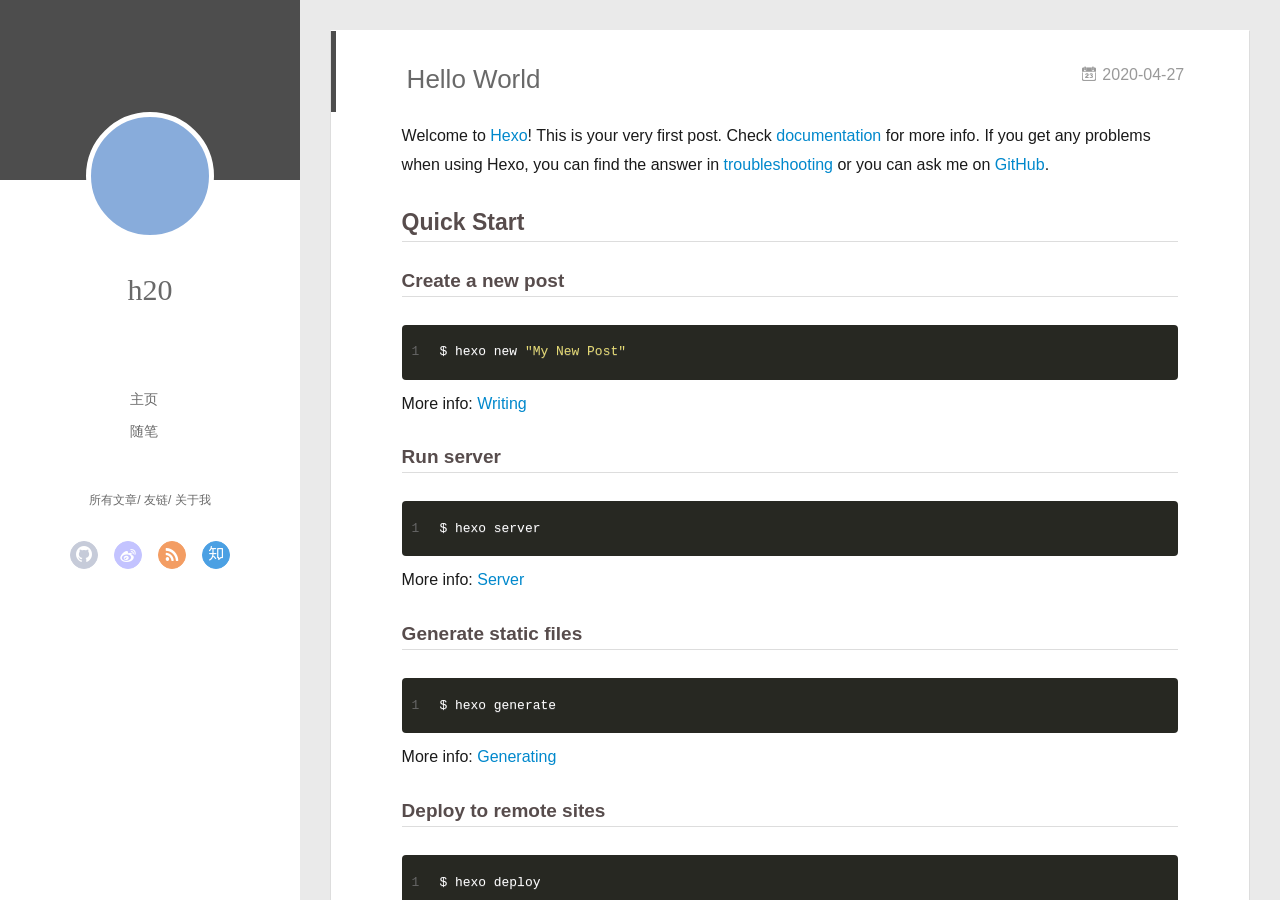
==== index.html @ f897c904 "Site updated: 2020-04-27 22:13:21" ====
<!DOCTYPE html>
<html>
<head>
  <meta charset="utf-8">
  
  <meta name="renderer" content="webkit">
  <meta http-equiv="X-UA-Compatible" content="IE=edge" >
  <link rel="dns-prefetch" href="https://sjyb.github.io">
  <title>sjyb</title>
  <meta name="viewport" content="width=device-width, initial-scale=1, maximum-scale=1">
  <meta property="og:type" content="website">
<meta property="og:title" content="sjyb">
<meta property="og:url" content="https://sjyb.github.io/index.html">
<meta property="og:site_name" content="sjyb">
<meta property="og:locale" content="en_US">
<meta property="article:author" content="h20">
<meta name="twitter:card" content="summary">
  
    <link rel="alternative" href="/atom.xml" title="sjyb" type="application/atom+xml">
  
  
    <link rel="icon" href="/favicon.png">
  
  <link rel="stylesheet" type="text/css" href="/./main.0cf68a.css">
  <style type="text/css">
  
    #container.show {
      background: linear-gradient(200deg,#a0cfe4,#e8c37e);
    }
  </style>
  

  

<meta name="generator" content="Hexo 4.2.0"></head>

<body>
  <div id="container" q-class="show:isCtnShow">
    <canvas id="anm-canvas" class="anm-canvas"></canvas>
    <div class="left-col" q-class="show:isShow">
      
<div class="overlay" style="background: #4d4d4d"></div>
<div class="intrude-less">
	<header id="header" class="inner">
		<a href="/" class="profilepic">
			<img src="" class="js-avatar">
		</a>
		<hgroup>
		  <h1 class="header-author"><a href="/">h20</a></h1>
		</hgroup>
		

		<nav class="header-menu">
			<ul>
			
				<li><a href="/">主页</a></li>
	        
				<li><a href="/tags/%E9%9A%8F%E7%AC%94/">随笔</a></li>
	        
			</ul>
		</nav>
		<nav class="header-smart-menu">
    		
    			
    			<a q-on="click: openSlider(e, 'innerArchive')" href="javascript:void(0)">所有文章</a>
    			
            
    			
    			<a q-on="click: openSlider(e, 'friends')" href="javascript:void(0)">友链</a>
    			
            
    			
    			<a q-on="click: openSlider(e, 'aboutme')" href="javascript:void(0)">关于我</a>
    			
            
		</nav>
		<nav class="header-nav">
			<div class="social">
				
					<a class="github" target="_blank" href="#" title="github"><i class="icon-github"></i></a>
		        
					<a class="weibo" target="_blank" href="#" title="weibo"><i class="icon-weibo"></i></a>
		        
					<a class="rss" target="_blank" href="#" title="rss"><i class="icon-rss"></i></a>
		        
					<a class="zhihu" target="_blank" href="#" title="zhihu"><i class="icon-zhihu"></i></a>
		        
			</div>
		</nav>
	</header>		
</div>

    </div>
    <div class="mid-col" q-class="show:isShow,hide:isShow|isFalse">
      
<nav id="mobile-nav">
  	<div class="overlay js-overlay" style="background: #4d4d4d"></div>
	<div class="btnctn js-mobile-btnctn">
  		<div class="slider-trigger list" q-on="click: openSlider(e)"><i class="icon icon-sort"></i></div>
	</div>
	<div class="intrude-less">
		<header id="header" class="inner">
			<div class="profilepic">
				<img src="" class="js-avatar">
			</div>
			<hgroup>
			  <h1 class="header-author js-header-author">h20</h1>
			</hgroup>
			
			
			
				
			
				
			
			
			
			<nav class="header-nav">
				<div class="social">
					
						<a class="github" target="_blank" href="#" title="github"><i class="icon-github"></i></a>
			        
						<a class="weibo" target="_blank" href="#" title="weibo"><i class="icon-weibo"></i></a>
			        
						<a class="rss" target="_blank" href="#" title="rss"><i class="icon-rss"></i></a>
			        
						<a class="zhihu" target="_blank" href="#" title="zhihu"><i class="icon-zhihu"></i></a>
			        
				</div>
			</nav>

			<nav class="header-menu js-header-menu">
				<ul style="width: 50%">
				
				
					<li style="width: 50%"><a href="/">主页</a></li>
		        
					<li style="width: 50%"><a href="/tags/%E9%9A%8F%E7%AC%94/">随笔</a></li>
		        
				</ul>
			</nav>
		</header>				
	</div>
	<div class="mobile-mask" style="display:none" q-show="isShow"></div>
</nav>

      <div id="wrapper" class="body-wrap">
        <div class="menu-l">
          <div class="canvas-wrap">
            <canvas data-colors="#eaeaea" data-sectionHeight="100" data-contentId="js-content" id="myCanvas1" class="anm-canvas"></canvas>
          </div>
          <div id="js-content" class="content-ll">
            
  
    <article id="post-hello-world" class="article article-type-post  article-index" itemscope itemprop="blogPost">
  <div class="article-inner">
    
      <header class="article-header">
        
  
    <h1 itemprop="name">
      <a class="article-title" href="/2020/04/27/hello-world/">Hello World</a>
    </h1>
  

        
        <a href="/2020/04/27/hello-world/" class="archive-article-date">
  	<time datetime="2020-04-27T12:37:30.746Z" itemprop="datePublished"><i class="icon-calendar icon"></i>2020-04-27</time>
</a>
        
      </header>
    
    <div class="article-entry" itemprop="articleBody">
      
        <p>Welcome to <a href="https://hexo.io/" target="_blank" rel="noopener">Hexo</a>! This is your very first post. Check <a href="https://hexo.io/docs/" target="_blank" rel="noopener">documentation</a> for more info. If you get any problems when using Hexo, you can find the answer in <a href="https://hexo.io/docs/troubleshooting.html" target="_blank" rel="noopener">troubleshooting</a> or you can ask me on <a href="https://github.com/hexojs/hexo/issues" target="_blank" rel="noopener">GitHub</a>.</p>
<h2 id="Quick-Start"><a href="#Quick-Start" class="headerlink" title="Quick Start"></a>Quick Start</h2><h3 id="Create-a-new-post"><a href="#Create-a-new-post" class="headerlink" title="Create a new post"></a>Create a new post</h3><figure class="highlight bash"><table><tr><td class="gutter"><pre><span class="line">1</span><br></pre></td><td class="code"><pre><span class="line">$ hexo new <span class="string">"My New Post"</span></span><br></pre></td></tr></table></figure>

<p>More info: <a href="https://hexo.io/docs/writing.html" target="_blank" rel="noopener">Writing</a></p>
<h3 id="Run-server"><a href="#Run-server" class="headerlink" title="Run server"></a>Run server</h3><figure class="highlight bash"><table><tr><td class="gutter"><pre><span class="line">1</span><br></pre></td><td class="code"><pre><span class="line">$ hexo server</span><br></pre></td></tr></table></figure>

<p>More info: <a href="https://hexo.io/docs/server.html" target="_blank" rel="noopener">Server</a></p>
<h3 id="Generate-static-files"><a href="#Generate-static-files" class="headerlink" title="Generate static files"></a>Generate static files</h3><figure class="highlight bash"><table><tr><td class="gutter"><pre><span class="line">1</span><br></pre></td><td class="code"><pre><span class="line">$ hexo generate</span><br></pre></td></tr></table></figure>

<p>More info: <a href="https://hexo.io/docs/generating.html" target="_blank" rel="noopener">Generating</a></p>
<h3 id="Deploy-to-remote-sites"><a href="#Deploy-to-remote-sites" class="headerlink" title="Deploy to remote sites"></a>Deploy to remote sites</h3><figure class="highlight bash"><table><tr><td class="gutter"><pre><span class="line">1</span><br></pre></td><td class="code"><pre><span class="line">$ hexo deploy</span><br></pre></td></tr></table></figure>

<p>More info: <a href="https://hexo.io/docs/one-command-deployment.html" target="_blank" rel="noopener">Deployment</a></p>

      

      
    </div>
    <div class="article-info article-info-index">
      
      
      

      
        <p class="article-more-link">
          <a class="article-more-a" href="/2020/04/27/hello-world/">展开全文 >></a>
        </p>
      

      
      <div class="clearfix"></div>
    </div>
  </div>
</article>

<aside class="wrap-side-operation">
    <div class="mod-side-operation">
        
        <div class="jump-container" id="js-jump-container" style="display:none;">
            <a href="javascript:void(0)" class="mod-side-operation__jump-to-top">
                <i class="icon-font icon-back"></i>
            </a>
            <div id="js-jump-plan-container" class="jump-plan-container" style="top: -11px;">
                <i class="icon-font icon-plane jump-plane"></i>
            </div>
        </div>
        
        
    </div>
</aside>




  
  


          </div>
        </div>
      </div>
      <footer id="footer">
  <div class="outer">
    <div id="footer-info">
    	<div class="footer-left">
    		&copy; 2020 h20
    	</div>
      	<div class="footer-right">
      		<a href="http://hexo.io/" target="_blank">Hexo</a>  Theme <a href="https://github.com/litten/hexo-theme-yilia" target="_blank">Yilia</a> by Litten
      	</div>
    </div>
  </div>
</footer>
    </div>
    <script>
	var yiliaConfig = {
		mathjax: false,
		isHome: true,
		isPost: false,
		isArchive: false,
		isTag: false,
		isCategory: false,
		open_in_new: false,
		toc_hide_index: true,
		root: "/",
		innerArchive: true,
		showTags: false
	}
</script>

<script>!function(t){function n(e){if(r[e])return r[e].exports;var i=r[e]={exports:{},id:e,loaded:!1};return t[e].call(i.exports,i,i.exports,n),i.loaded=!0,i.exports}var r={};n.m=t,n.c=r,n.p="./",n(0)}([function(t,n,r){r(195),t.exports=r(191)},function(t,n,r){var e=r(3),i=r(52),o=r(27),u=r(28),c=r(53),f="prototype",a=function(t,n,r){var s,l,h,v,p=t&a.F,d=t&a.G,y=t&a.S,g=t&a.P,b=t&a.B,m=d?e:y?e[n]||(e[n]={}):(e[n]||{})[f],x=d?i:i[n]||(i[n]={}),w=x[f]||(x[f]={});d&&(r=n);for(s in r)l=!p&&m&&void 0!==m[s],h=(l?m:r)[s],v=b&&l?c(h,e):g&&"function"==typeof h?c(Function.call,h):h,m&&u(m,s,h,t&a.U),x[s]!=h&&o(x,s,v),g&&w[s]!=h&&(w[s]=h)};e.core=i,a.F=1,a.G=2,a.S=4,a.P=8,a.B=16,a.W=32,a.U=64,a.R=128,t.exports=a},function(t,n,r){var e=r(6);t.exports=function(t){if(!e(t))throw TypeError(t+" is not an object!");return t}},function(t,n){var r=t.exports="undefined"!=typeof window&&window.Math==Math?window:"undefined"!=typeof self&&self.Math==Math?self:Function("return this")();"number"==typeof __g&&(__g=r)},function(t,n){t.exports=function(t){try{return!!t()}catch(t){return!0}}},function(t,n){var r=t.exports="undefined"!=typeof window&&window.Math==Math?window:"undefined"!=typeof self&&self.Math==Math?self:Function("return this")();"number"==typeof __g&&(__g=r)},function(t,n){t.exports=function(t){return"object"==typeof t?null!==t:"function"==typeof t}},function(t,n,r){var e=r(126)("wks"),i=r(76),o=r(3).Symbol,u="function"==typeof o;(t.exports=function(t){return e[t]||(e[t]=u&&o[t]||(u?o:i)("Symbol."+t))}).store=e},function(t,n){var r={}.hasOwnProperty;t.exports=function(t,n){return r.call(t,n)}},function(t,n,r){var e=r(94),i=r(33);t.exports=function(t){return e(i(t))}},function(t,n,r){t.exports=!r(4)(function(){return 7!=Object.defineProperty({},"a",{get:function(){return 7}}).a})},function(t,n,r){var e=r(2),i=r(167),o=r(50),u=Object.defineProperty;n.f=r(10)?Object.defineProperty:function(t,n,r){if(e(t),n=o(n,!0),e(r),i)try{return u(t,n,r)}catch(t){}if("get"in r||"set"in r)throw TypeError("Accessors not supported!");return"value"in r&&(t[n]=r.value),t}},function(t,n,r){t.exports=!r(18)(function(){return 7!=Object.defineProperty({},"a",{get:function(){return 7}}).a})},function(t,n,r){var e=r(14),i=r(22);t.exports=r(12)?function(t,n,r){return e.f(t,n,i(1,r))}:function(t,n,r){return t[n]=r,t}},function(t,n,r){var e=r(20),i=r(58),o=r(42),u=Object.defineProperty;n.f=r(12)?Object.defineProperty:function(t,n,r){if(e(t),n=o(n,!0),e(r),i)try{return u(t,n,r)}catch(t){}if("get"in r||"set"in r)throw TypeError("Accessors not supported!");return"value"in r&&(t[n]=r.value),t}},function(t,n,r){var e=r(40)("wks"),i=r(23),o=r(5).Symbol,u="function"==typeof o;(t.exports=function(t){return e[t]||(e[t]=u&&o[t]||(u?o:i)("Symbol."+t))}).store=e},function(t,n,r){var e=r(67),i=Math.min;t.exports=function(t){return t>0?i(e(t),9007199254740991):0}},function(t,n,r){var e=r(46);t.exports=function(t){return Object(e(t))}},function(t,n){t.exports=function(t){try{return!!t()}catch(t){return!0}}},function(t,n,r){var e=r(63),i=r(34);t.exports=Object.keys||function(t){return e(t,i)}},function(t,n,r){var e=r(21);t.exports=function(t){if(!e(t))throw TypeError(t+" is not an object!");return t}},function(t,n){t.exports=function(t){return"object"==typeof t?null!==t:"function"==typeof t}},function(t,n){t.exports=function(t,n){return{enumerable:!(1&t),configurable:!(2&t),writable:!(4&t),value:n}}},function(t,n){var r=0,e=Math.random();t.exports=function(t){return"Symbol(".concat(void 0===t?"":t,")_",(++r+e).toString(36))}},function(t,n){var r={}.hasOwnProperty;t.exports=function(t,n){return r.call(t,n)}},function(t,n){var r=t.exports={version:"2.4.0"};"number"==typeof __e&&(__e=r)},function(t,n){t.exports=function(t){if("function"!=typeof t)throw TypeError(t+" is not a function!");return t}},function(t,n,r){var e=r(11),i=r(66);t.exports=r(10)?function(t,n,r){return e.f(t,n,i(1,r))}:function(t,n,r){return t[n]=r,t}},function(t,n,r){var e=r(3),i=r(27),o=r(24),u=r(76)("src"),c="toString",f=Function[c],a=(""+f).split(c);r(52).inspectSource=function(t){return f.call(t)},(t.exports=function(t,n,r,c){var f="function"==typeof r;f&&(o(r,"name")||i(r,"name",n)),t[n]!==r&&(f&&(o(r,u)||i(r,u,t[n]?""+t[n]:a.join(String(n)))),t===e?t[n]=r:c?t[n]?t[n]=r:i(t,n,r):(delete t[n],i(t,n,r)))})(Function.prototype,c,function(){return"function"==typeof this&&this[u]||f.call(this)})},function(t,n,r){var e=r(1),i=r(4),o=r(46),u=function(t,n,r,e){var i=String(o(t)),u="<"+n;return""!==r&&(u+=" "+r+'="'+String(e).replace(/"/g,"&quot;")+'"'),u+">"+i+"</"+n+">"};t.exports=function(t,n){var r={};r[t]=n(u),e(e.P+e.F*i(function(){var n=""[t]('"');return n!==n.toLowerCase()||n.split('"').length>3}),"String",r)}},function(t,n,r){var e=r(115),i=r(46);t.exports=function(t){return e(i(t))}},function(t,n,r){var e=r(116),i=r(66),o=r(30),u=r(50),c=r(24),f=r(167),a=Object.getOwnPropertyDescriptor;n.f=r(10)?a:function(t,n){if(t=o(t),n=u(n,!0),f)try{return a(t,n)}catch(t){}if(c(t,n))return i(!e.f.call(t,n),t[n])}},function(t,n,r){var e=r(24),i=r(17),o=r(145)("IE_PROTO"),u=Object.prototype;t.exports=Object.getPrototypeOf||function(t){return t=i(t),e(t,o)?t[o]:"function"==typeof t.constructor&&t instanceof t.constructor?t.constructor.prototype:t instanceof Object?u:null}},function(t,n){t.exports=function(t){if(void 0==t)throw TypeError("Can't call method on  "+t);return t}},function(t,n){t.exports="constructor,hasOwnProperty,isPrototypeOf,propertyIsEnumerable,toLocaleString,toString,valueOf".split(",")},function(t,n){t.exports={}},function(t,n){t.exports=!0},function(t,n){n.f={}.propertyIsEnumerable},function(t,n,r){var e=r(14).f,i=r(8),o=r(15)("toStringTag");t.exports=function(t,n,r){t&&!i(t=r?t:t.prototype,o)&&e(t,o,{configurable:!0,value:n})}},function(t,n,r){var e=r(40)("keys"),i=r(23);t.exports=function(t){return e[t]||(e[t]=i(t))}},function(t,n,r){var e=r(5),i="__core-js_shared__",o=e[i]||(e[i]={});t.exports=function(t){return o[t]||(o[t]={})}},function(t,n){var r=Math.ceil,e=Math.floor;t.exports=function(t){return isNaN(t=+t)?0:(t>0?e:r)(t)}},function(t,n,r){var e=r(21);t.exports=function(t,n){if(!e(t))return t;var r,i;if(n&&"function"==typeof(r=t.toString)&&!e(i=r.call(t)))return i;if("function"==typeof(r=t.valueOf)&&!e(i=r.call(t)))return i;if(!n&&"function"==typeof(r=t.toString)&&!e(i=r.call(t)))return i;throw TypeError("Can't convert object to primitive value")}},function(t,n,r){var e=r(5),i=r(25),o=r(36),u=r(44),c=r(14).f;t.exports=function(t){var n=i.Symbol||(i.Symbol=o?{}:e.Symbol||{});"_"==t.charAt(0)||t in n||c(n,t,{value:u.f(t)})}},function(t,n,r){n.f=r(15)},function(t,n){var r={}.toString;t.exports=function(t){return r.call(t).slice(8,-1)}},function(t,n){t.exports=function(t){if(void 0==t)throw TypeError("Can't call method on  "+t);return t}},function(t,n,r){var e=r(4);t.exports=function(t,n){return!!t&&e(function(){n?t.call(null,function(){},1):t.call(null)})}},function(t,n,r){var e=r(53),i=r(115),o=r(17),u=r(16),c=r(203);t.exports=function(t,n){var r=1==t,f=2==t,a=3==t,s=4==t,l=6==t,h=5==t||l,v=n||c;return function(n,c,p){for(var d,y,g=o(n),b=i(g),m=e(c,p,3),x=u(b.length),w=0,S=r?v(n,x):f?v(n,0):void 0;x>w;w++)if((h||w in b)&&(d=b[w],y=m(d,w,g),t))if(r)S[w]=y;else if(y)switch(t){case 3:return!0;case 5:return d;case 6:return w;case 2:S.push(d)}else if(s)return!1;return l?-1:a||s?s:S}}},function(t,n,r){var e=r(1),i=r(52),o=r(4);t.exports=function(t,n){var r=(i.Object||{})[t]||Object[t],u={};u[t]=n(r),e(e.S+e.F*o(function(){r(1)}),"Object",u)}},function(t,n,r){var e=r(6);t.exports=function(t,n){if(!e(t))return t;var r,i;if(n&&"function"==typeof(r=t.toString)&&!e(i=r.call(t)))return i;if("function"==typeof(r=t.valueOf)&&!e(i=r.call(t)))return i;if(!n&&"function"==typeof(r=t.toString)&&!e(i=r.call(t)))return i;throw TypeError("Can't convert object to primitive value")}},function(t,n,r){var e=r(5),i=r(25),o=r(91),u=r(13),c="prototype",f=function(t,n,r){var a,s,l,h=t&f.F,v=t&f.G,p=t&f.S,d=t&f.P,y=t&f.B,g=t&f.W,b=v?i:i[n]||(i[n]={}),m=b[c],x=v?e:p?e[n]:(e[n]||{})[c];v&&(r=n);for(a in r)(s=!h&&x&&void 0!==x[a])&&a in b||(l=s?x[a]:r[a],b[a]=v&&"function"!=typeof x[a]?r[a]:y&&s?o(l,e):g&&x[a]==l?function(t){var n=function(n,r,e){if(this instanceof t){switch(arguments.length){case 0:return new t;case 1:return new t(n);case 2:return new t(n,r)}return new t(n,r,e)}return t.apply(this,arguments)};return n[c]=t[c],n}(l):d&&"function"==typeof l?o(Function.call,l):l,d&&((b.virtual||(b.virtual={}))[a]=l,t&f.R&&m&&!m[a]&&u(m,a,l)))};f.F=1,f.G=2,f.S=4,f.P=8,f.B=16,f.W=32,f.U=64,f.R=128,t.exports=f},function(t,n){var r=t.exports={version:"2.4.0"};"number"==typeof __e&&(__e=r)},function(t,n,r){var e=r(26);t.exports=function(t,n,r){if(e(t),void 0===n)return t;switch(r){case 1:return function(r){return t.call(n,r)};case 2:return function(r,e){return t.call(n,r,e)};case 3:return function(r,e,i){return t.call(n,r,e,i)}}return function(){return t.apply(n,arguments)}}},function(t,n,r){var e=r(183),i=r(1),o=r(126)("metadata"),u=o.store||(o.store=new(r(186))),c=function(t,n,r){var i=u.get(t);if(!i){if(!r)return;u.set(t,i=new e)}var o=i.get(n);if(!o){if(!r)return;i.set(n,o=new e)}return o},f=function(t,n,r){var e=c(n,r,!1);return void 0!==e&&e.has(t)},a=function(t,n,r){var e=c(n,r,!1);return void 0===e?void 0:e.get(t)},s=function(t,n,r,e){c(r,e,!0).set(t,n)},l=function(t,n){var r=c(t,n,!1),e=[];return r&&r.forEach(function(t,n){e.push(n)}),e},h=function(t){return void 0===t||"symbol"==typeof t?t:String(t)},v=function(t){i(i.S,"Reflect",t)};t.exports={store:u,map:c,has:f,get:a,set:s,keys:l,key:h,exp:v}},function(t,n,r){"use strict";if(r(10)){var e=r(69),i=r(3),o=r(4),u=r(1),c=r(127),f=r(152),a=r(53),s=r(68),l=r(66),h=r(27),v=r(73),p=r(67),d=r(16),y=r(75),g=r(50),b=r(24),m=r(180),x=r(114),w=r(6),S=r(17),_=r(137),O=r(70),E=r(32),P=r(71).f,j=r(154),F=r(76),M=r(7),A=r(48),N=r(117),T=r(146),I=r(155),k=r(80),L=r(123),R=r(74),C=r(130),D=r(160),U=r(11),W=r(31),G=U.f,B=W.f,V=i.RangeError,z=i.TypeError,q=i.Uint8Array,K="ArrayBuffer",J="Shared"+K,Y="BYTES_PER_ELEMENT",H="prototype",$=Array[H],X=f.ArrayBuffer,Q=f.DataView,Z=A(0),tt=A(2),nt=A(3),rt=A(4),et=A(5),it=A(6),ot=N(!0),ut=N(!1),ct=I.values,ft=I.keys,at=I.entries,st=$.lastIndexOf,lt=$.reduce,ht=$.reduceRight,vt=$.join,pt=$.sort,dt=$.slice,yt=$.toString,gt=$.toLocaleString,bt=M("iterator"),mt=M("toStringTag"),xt=F("typed_constructor"),wt=F("def_constructor"),St=c.CONSTR,_t=c.TYPED,Ot=c.VIEW,Et="Wrong length!",Pt=A(1,function(t,n){return Tt(T(t,t[wt]),n)}),jt=o(function(){return 1===new q(new Uint16Array([1]).buffer)[0]}),Ft=!!q&&!!q[H].set&&o(function(){new q(1).set({})}),Mt=function(t,n){if(void 0===t)throw z(Et);var r=+t,e=d(t);if(n&&!m(r,e))throw V(Et);return e},At=function(t,n){var r=p(t);if(r<0||r%n)throw V("Wrong offset!");return r},Nt=function(t){if(w(t)&&_t in t)return t;throw z(t+" is not a typed array!")},Tt=function(t,n){if(!(w(t)&&xt in t))throw z("It is not a typed array constructor!");return new t(n)},It=function(t,n){return kt(T(t,t[wt]),n)},kt=function(t,n){for(var r=0,e=n.length,i=Tt(t,e);e>r;)i[r]=n[r++];return i},Lt=function(t,n,r){G(t,n,{get:function(){return this._d[r]}})},Rt=function(t){var n,r,e,i,o,u,c=S(t),f=arguments.length,s=f>1?arguments[1]:void 0,l=void 0!==s,h=j(c);if(void 0!=h&&!_(h)){for(u=h.call(c),e=[],n=0;!(o=u.next()).done;n++)e.push(o.value);c=e}for(l&&f>2&&(s=a(s,arguments[2],2)),n=0,r=d(c.length),i=Tt(this,r);r>n;n++)i[n]=l?s(c[n],n):c[n];return i},Ct=function(){for(var t=0,n=arguments.length,r=Tt(this,n);n>t;)r[t]=arguments[t++];return r},Dt=!!q&&o(function(){gt.call(new q(1))}),Ut=function(){return gt.apply(Dt?dt.call(Nt(this)):Nt(this),arguments)},Wt={copyWithin:function(t,n){return D.call(Nt(this),t,n,arguments.length>2?arguments[2]:void 0)},every:function(t){return rt(Nt(this),t,arguments.length>1?arguments[1]:void 0)},fill:function(t){return C.apply(Nt(this),arguments)},filter:function(t){return It(this,tt(Nt(this),t,arguments.length>1?arguments[1]:void 0))},find:function(t){return et(Nt(this),t,arguments.length>1?arguments[1]:void 0)},findIndex:function(t){return it(Nt(this),t,arguments.length>1?arguments[1]:void 0)},forEach:function(t){Z(Nt(this),t,arguments.length>1?arguments[1]:void 0)},indexOf:function(t){return ut(Nt(this),t,arguments.length>1?arguments[1]:void 0)},includes:function(t){return ot(Nt(this),t,arguments.length>1?arguments[1]:void 0)},join:function(t){return vt.apply(Nt(this),arguments)},lastIndexOf:function(t){return st.apply(Nt(this),arguments)},map:function(t){return Pt(Nt(this),t,arguments.length>1?arguments[1]:void 0)},reduce:function(t){return lt.apply(Nt(this),arguments)},reduceRight:function(t){return ht.apply(Nt(this),arguments)},reverse:function(){for(var t,n=this,r=Nt(n).length,e=Math.floor(r/2),i=0;i<e;)t=n[i],n[i++]=n[--r],n[r]=t;return n},some:function(t){return nt(Nt(this),t,arguments.length>1?arguments[1]:void 0)},sort:function(t){return pt.call(Nt(this),t)},subarray:function(t,n){var r=Nt(this),e=r.length,i=y(t,e);return new(T(r,r[wt]))(r.buffer,r.byteOffset+i*r.BYTES_PER_ELEMENT,d((void 0===n?e:y(n,e))-i))}},Gt=function(t,n){return It(this,dt.call(Nt(this),t,n))},Bt=function(t){Nt(this);var n=At(arguments[1],1),r=this.length,e=S(t),i=d(e.length),o=0;if(i+n>r)throw V(Et);for(;o<i;)this[n+o]=e[o++]},Vt={entries:function(){return at.call(Nt(this))},keys:function(){return ft.call(Nt(this))},values:function(){return ct.call(Nt(this))}},zt=function(t,n){return w(t)&&t[_t]&&"symbol"!=typeof n&&n in t&&String(+n)==String(n)},qt=function(t,n){return zt(t,n=g(n,!0))?l(2,t[n]):B(t,n)},Kt=function(t,n,r){return!(zt(t,n=g(n,!0))&&w(r)&&b(r,"value"))||b(r,"get")||b(r,"set")||r.configurable||b(r,"writable")&&!r.writable||b(r,"enumerable")&&!r.enumerable?G(t,n,r):(t[n]=r.value,t)};St||(W.f=qt,U.f=Kt),u(u.S+u.F*!St,"Object",{getOwnPropertyDescriptor:qt,defineProperty:Kt}),o(function(){yt.call({})})&&(yt=gt=function(){return vt.call(this)});var Jt=v({},Wt);v(Jt,Vt),h(Jt,bt,Vt.values),v(Jt,{slice:Gt,set:Bt,constructor:function(){},toString:yt,toLocaleString:Ut}),Lt(Jt,"buffer","b"),Lt(Jt,"byteOffset","o"),Lt(Jt,"byteLength","l"),Lt(Jt,"length","e"),G(Jt,mt,{get:function(){return this[_t]}}),t.exports=function(t,n,r,f){f=!!f;var a=t+(f?"Clamped":"")+"Array",l="Uint8Array"!=a,v="get"+t,p="set"+t,y=i[a],g=y||{},b=y&&E(y),m=!y||!c.ABV,S={},_=y&&y[H],j=function(t,r){var e=t._d;return e.v[v](r*n+e.o,jt)},F=function(t,r,e){var i=t._d;f&&(e=(e=Math.round(e))<0?0:e>255?255:255&e),i.v[p](r*n+i.o,e,jt)},M=function(t,n){G(t,n,{get:function(){return j(this,n)},set:function(t){return F(this,n,t)},enumerable:!0})};m?(y=r(function(t,r,e,i){s(t,y,a,"_d");var o,u,c,f,l=0,v=0;if(w(r)){if(!(r instanceof X||(f=x(r))==K||f==J))return _t in r?kt(y,r):Rt.call(y,r);o=r,v=At(e,n);var p=r.byteLength;if(void 0===i){if(p%n)throw V(Et);if((u=p-v)<0)throw V(Et)}else if((u=d(i)*n)+v>p)throw V(Et);c=u/n}else c=Mt(r,!0),u=c*n,o=new X(u);for(h(t,"_d",{b:o,o:v,l:u,e:c,v:new Q(o)});l<c;)M(t,l++)}),_=y[H]=O(Jt),h(_,"constructor",y)):L(function(t){new y(null),new y(t)},!0)||(y=r(function(t,r,e,i){s(t,y,a);var o;return w(r)?r instanceof X||(o=x(r))==K||o==J?void 0!==i?new g(r,At(e,n),i):void 0!==e?new g(r,At(e,n)):new g(r):_t in r?kt(y,r):Rt.call(y,r):new g(Mt(r,l))}),Z(b!==Function.prototype?P(g).concat(P(b)):P(g),function(t){t in y||h(y,t,g[t])}),y[H]=_,e||(_.constructor=y));var A=_[bt],N=!!A&&("values"==A.name||void 0==A.name),T=Vt.values;h(y,xt,!0),h(_,_t,a),h(_,Ot,!0),h(_,wt,y),(f?new y(1)[mt]==a:mt in _)||G(_,mt,{get:function(){return a}}),S[a]=y,u(u.G+u.W+u.F*(y!=g),S),u(u.S,a,{BYTES_PER_ELEMENT:n,from:Rt,of:Ct}),Y in _||h(_,Y,n),u(u.P,a,Wt),R(a),u(u.P+u.F*Ft,a,{set:Bt}),u(u.P+u.F*!N,a,Vt),u(u.P+u.F*(_.toString!=yt),a,{toString:yt}),u(u.P+u.F*o(function(){new y(1).slice()}),a,{slice:Gt}),u(u.P+u.F*(o(function(){return[1,2].toLocaleString()!=new y([1,2]).toLocaleString()})||!o(function(){_.toLocaleString.call([1,2])})),a,{toLocaleString:Ut}),k[a]=N?A:T,e||N||h(_,bt,T)}}else t.exports=function(){}},function(t,n){var r={}.toString;t.exports=function(t){return r.call(t).slice(8,-1)}},function(t,n,r){var e=r(21),i=r(5).document,o=e(i)&&e(i.createElement);t.exports=function(t){return o?i.createElement(t):{}}},function(t,n,r){t.exports=!r(12)&&!r(18)(function(){return 7!=Object.defineProperty(r(57)("div"),"a",{get:function(){return 7}}).a})},function(t,n,r){"use strict";var e=r(36),i=r(51),o=r(64),u=r(13),c=r(8),f=r(35),a=r(96),s=r(38),l=r(103),h=r(15)("iterator"),v=!([].keys&&"next"in[].keys()),p="keys",d="values",y=function(){return this};t.exports=function(t,n,r,g,b,m,x){a(r,n,g);var w,S,_,O=function(t){if(!v&&t in F)return F[t];switch(t){case p:case d:return function(){return new r(this,t)}}return function(){return new r(this,t)}},E=n+" Iterator",P=b==d,j=!1,F=t.prototype,M=F[h]||F["@@iterator"]||b&&F[b],A=M||O(b),N=b?P?O("entries"):A:void 0,T="Array"==n?F.entries||M:M;if(T&&(_=l(T.call(new t)))!==Object.prototype&&(s(_,E,!0),e||c(_,h)||u(_,h,y)),P&&M&&M.name!==d&&(j=!0,A=function(){return M.call(this)}),e&&!x||!v&&!j&&F[h]||u(F,h,A),f[n]=A,f[E]=y,b)if(w={values:P?A:O(d),keys:m?A:O(p),entries:N},x)for(S in w)S in F||o(F,S,w[S]);else i(i.P+i.F*(v||j),n,w);return w}},function(t,n,r){var e=r(20),i=r(100),o=r(34),u=r(39)("IE_PROTO"),c=function(){},f="prototype",a=function(){var t,n=r(57)("iframe"),e=o.length;for(n.style.display="none",r(93).appendChild(n),n.src="javascript:",t=n.contentWindow.document,t.open(),t.write("<script>document.F=Object<\/script>"),t.close(),a=t.F;e--;)delete a[f][o[e]];return a()};t.exports=Object.create||function(t,n){var r;return null!==t?(c[f]=e(t),r=new c,c[f]=null,r[u]=t):r=a(),void 0===n?r:i(r,n)}},function(t,n,r){var e=r(63),i=r(34).concat("length","prototype");n.f=Object.getOwnPropertyNames||function(t){return e(t,i)}},function(t,n){n.f=Object.getOwnPropertySymbols},function(t,n,r){var e=r(8),i=r(9),o=r(90)(!1),u=r(39)("IE_PROTO");t.exports=function(t,n){var r,c=i(t),f=0,a=[];for(r in c)r!=u&&e(c,r)&&a.push(r);for(;n.length>f;)e(c,r=n[f++])&&(~o(a,r)||a.push(r));return a}},function(t,n,r){t.exports=r(13)},function(t,n,r){var e=r(76)("meta"),i=r(6),o=r(24),u=r(11).f,c=0,f=Object.isExtensible||function(){return!0},a=!r(4)(function(){return f(Object.preventExtensions({}))}),s=function(t){u(t,e,{value:{i:"O"+ ++c,w:{}}})},l=function(t,n){if(!i(t))return"symbol"==typeof t?t:("string"==typeof t?"S":"P")+t;if(!o(t,e)){if(!f(t))return"F";if(!n)return"E";s(t)}return t[e].i},h=function(t,n){if(!o(t,e)){if(!f(t))return!0;if(!n)return!1;s(t)}return t[e].w},v=function(t){return a&&p.NEED&&f(t)&&!o(t,e)&&s(t),t},p=t.exports={KEY:e,NEED:!1,fastKey:l,getWeak:h,onFreeze:v}},function(t,n){t.exports=function(t,n){return{enumerable:!(1&t),configurable:!(2&t),writable:!(4&t),value:n}}},function(t,n){var r=Math.ceil,e=Math.floor;t.exports=function(t){return isNaN(t=+t)?0:(t>0?e:r)(t)}},function(t,n){t.exports=function(t,n,r,e){if(!(t instanceof n)||void 0!==e&&e in t)throw TypeError(r+": incorrect invocation!");return t}},function(t,n){t.exports=!1},function(t,n,r){var e=r(2),i=r(173),o=r(133),u=r(145)("IE_PROTO"),c=function(){},f="prototype",a=function(){var t,n=r(132)("iframe"),e=o.length;for(n.style.display="none",r(135).appendChild(n),n.src="javascript:",t=n.contentWindow.document,t.open(),t.write("<script>document.F=Object<\/script>"),t.close(),a=t.F;e--;)delete a[f][o[e]];return a()};t.exports=Object.create||function(t,n){var r;return null!==t?(c[f]=e(t),r=new c,c[f]=null,r[u]=t):r=a(),void 0===n?r:i(r,n)}},function(t,n,r){var e=r(175),i=r(133).concat("length","prototype");n.f=Object.getOwnPropertyNames||function(t){return e(t,i)}},function(t,n,r){var e=r(175),i=r(133);t.exports=Object.keys||function(t){return e(t,i)}},function(t,n,r){var e=r(28);t.exports=function(t,n,r){for(var i in n)e(t,i,n[i],r);return t}},function(t,n,r){"use strict";var e=r(3),i=r(11),o=r(10),u=r(7)("species");t.exports=function(t){var n=e[t];o&&n&&!n[u]&&i.f(n,u,{configurable:!0,get:function(){return this}})}},function(t,n,r){var e=r(67),i=Math.max,o=Math.min;t.exports=function(t,n){return t=e(t),t<0?i(t+n,0):o(t,n)}},function(t,n){var r=0,e=Math.random();t.exports=function(t){return"Symbol(".concat(void 0===t?"":t,")_",(++r+e).toString(36))}},function(t,n,r){var e=r(33);t.exports=function(t){return Object(e(t))}},function(t,n,r){var e=r(7)("unscopables"),i=Array.prototype;void 0==i[e]&&r(27)(i,e,{}),t.exports=function(t){i[e][t]=!0}},function(t,n,r){var e=r(53),i=r(169),o=r(137),u=r(2),c=r(16),f=r(154),a={},s={},n=t.exports=function(t,n,r,l,h){var v,p,d,y,g=h?function(){return t}:f(t),b=e(r,l,n?2:1),m=0;if("function"!=typeof g)throw TypeError(t+" is not iterable!");if(o(g)){for(v=c(t.length);v>m;m++)if((y=n?b(u(p=t[m])[0],p[1]):b(t[m]))===a||y===s)return y}else for(d=g.call(t);!(p=d.next()).done;)if((y=i(d,b,p.value,n))===a||y===s)return y};n.BREAK=a,n.RETURN=s},function(t,n){t.exports={}},function(t,n,r){var e=r(11).f,i=r(24),o=r(7)("toStringTag");t.exports=function(t,n,r){t&&!i(t=r?t:t.prototype,o)&&e(t,o,{configurable:!0,value:n})}},function(t,n,r){var e=r(1),i=r(46),o=r(4),u=r(150),c="["+u+"]",f="​",a=RegExp("^"+c+c+"*"),s=RegExp(c+c+"*$"),l=function(t,n,r){var i={},c=o(function(){return!!u[t]()||f[t]()!=f}),a=i[t]=c?n(h):u[t];r&&(i[r]=a),e(e.P+e.F*c,"String",i)},h=l.trim=function(t,n){return t=String(i(t)),1&n&&(t=t.replace(a,"")),2&n&&(t=t.replace(s,"")),t};t.exports=l},function(t,n,r){t.exports={default:r(86),__esModule:!0}},function(t,n,r){t.exports={default:r(87),__esModule:!0}},function(t,n,r){"use strict";function e(t){return t&&t.__esModule?t:{default:t}}n.__esModule=!0;var i=r(84),o=e(i),u=r(83),c=e(u),f="function"==typeof c.default&&"symbol"==typeof o.default?function(t){return typeof t}:function(t){return t&&"function"==typeof c.default&&t.constructor===c.default&&t!==c.default.prototype?"symbol":typeof t};n.default="function"==typeof c.default&&"symbol"===f(o.default)?function(t){return void 0===t?"undefined":f(t)}:function(t){return t&&"function"==typeof c.default&&t.constructor===c.default&&t!==c.default.prototype?"symbol":void 0===t?"undefined":f(t)}},function(t,n,r){r(110),r(108),r(111),r(112),t.exports=r(25).Symbol},function(t,n,r){r(109),r(113),t.exports=r(44).f("iterator")},function(t,n){t.exports=function(t){if("function"!=typeof t)throw TypeError(t+" is not a function!");return t}},function(t,n){t.exports=function(){}},function(t,n,r){var e=r(9),i=r(106),o=r(105);t.exports=function(t){return function(n,r,u){var c,f=e(n),a=i(f.length),s=o(u,a);if(t&&r!=r){for(;a>s;)if((c=f[s++])!=c)return!0}else for(;a>s;s++)if((t||s in f)&&f[s]===r)return t||s||0;return!t&&-1}}},function(t,n,r){var e=r(88);t.exports=function(t,n,r){if(e(t),void 0===n)return t;switch(r){case 1:return function(r){return t.call(n,r)};case 2:return function(r,e){return t.call(n,r,e)};case 3:return function(r,e,i){return t.call(n,r,e,i)}}return function(){return t.apply(n,arguments)}}},function(t,n,r){var e=r(19),i=r(62),o=r(37);t.exports=function(t){var n=e(t),r=i.f;if(r)for(var u,c=r(t),f=o.f,a=0;c.length>a;)f.call(t,u=c[a++])&&n.push(u);return n}},function(t,n,r){t.exports=r(5).document&&document.documentElement},function(t,n,r){var e=r(56);t.exports=Object("z").propertyIsEnumerable(0)?Object:function(t){return"String"==e(t)?t.split(""):Object(t)}},function(t,n,r){var e=r(56);t.exports=Array.isArray||function(t){return"Array"==e(t)}},function(t,n,r){"use strict";var e=r(60),i=r(22),o=r(38),u={};r(13)(u,r(15)("iterator"),function(){return this}),t.exports=function(t,n,r){t.prototype=e(u,{next:i(1,r)}),o(t,n+" Iterator")}},function(t,n){t.exports=function(t,n){return{value:n,done:!!t}}},function(t,n,r){var e=r(19),i=r(9);t.exports=function(t,n){for(var r,o=i(t),u=e(o),c=u.length,f=0;c>f;)if(o[r=u[f++]]===n)return r}},function(t,n,r){var e=r(23)("meta"),i=r(21),o=r(8),u=r(14).f,c=0,f=Object.isExtensible||function(){return!0},a=!r(18)(function(){return f(Object.preventExtensions({}))}),s=function(t){u(t,e,{value:{i:"O"+ ++c,w:{}}})},l=function(t,n){if(!i(t))return"symbol"==typeof t?t:("string"==typeof t?"S":"P")+t;if(!o(t,e)){if(!f(t))return"F";if(!n)return"E";s(t)}return t[e].i},h=function(t,n){if(!o(t,e)){if(!f(t))return!0;if(!n)return!1;s(t)}return t[e].w},v=function(t){return a&&p.NEED&&f(t)&&!o(t,e)&&s(t),t},p=t.exports={KEY:e,NEED:!1,fastKey:l,getWeak:h,onFreeze:v}},function(t,n,r){var e=r(14),i=r(20),o=r(19);t.exports=r(12)?Object.defineProperties:function(t,n){i(t);for(var r,u=o(n),c=u.length,f=0;c>f;)e.f(t,r=u[f++],n[r]);return t}},function(t,n,r){var e=r(37),i=r(22),o=r(9),u=r(42),c=r(8),f=r(58),a=Object.getOwnPropertyDescriptor;n.f=r(12)?a:function(t,n){if(t=o(t),n=u(n,!0),f)try{return a(t,n)}catch(t){}if(c(t,n))return i(!e.f.call(t,n),t[n])}},function(t,n,r){var e=r(9),i=r(61).f,o={}.toString,u="object"==typeof window&&window&&Object.getOwnPropertyNames?Object.getOwnPropertyNames(window):[],c=function(t){try{return i(t)}catch(t){return u.slice()}};t.exports.f=function(t){return u&&"[object Window]"==o.call(t)?c(t):i(e(t))}},function(t,n,r){var e=r(8),i=r(77),o=r(39)("IE_PROTO"),u=Object.prototype;t.exports=Object.getPrototypeOf||function(t){return t=i(t),e(t,o)?t[o]:"function"==typeof t.constructor&&t instanceof t.constructor?t.constructor.prototype:t instanceof Object?u:null}},function(t,n,r){var e=r(41),i=r(33);t.exports=function(t){return function(n,r){var o,u,c=String(i(n)),f=e(r),a=c.length;return f<0||f>=a?t?"":void 0:(o=c.charCodeAt(f),o<55296||o>56319||f+1===a||(u=c.charCodeAt(f+1))<56320||u>57343?t?c.charAt(f):o:t?c.slice(f,f+2):u-56320+(o-55296<<10)+65536)}}},function(t,n,r){var e=r(41),i=Math.max,o=Math.min;t.exports=function(t,n){return t=e(t),t<0?i(t+n,0):o(t,n)}},function(t,n,r){var e=r(41),i=Math.min;t.exports=function(t){return t>0?i(e(t),9007199254740991):0}},function(t,n,r){"use strict";var e=r(89),i=r(97),o=r(35),u=r(9);t.exports=r(59)(Array,"Array",function(t,n){this._t=u(t),this._i=0,this._k=n},function(){var t=this._t,n=this._k,r=this._i++;return!t||r>=t.length?(this._t=void 0,i(1)):"keys"==n?i(0,r):"values"==n?i(0,t[r]):i(0,[r,t[r]])},"values"),o.Arguments=o.Array,e("keys"),e("values"),e("entries")},function(t,n){},function(t,n,r){"use strict";var e=r(104)(!0);r(59)(String,"String",function(t){this._t=String(t),this._i=0},function(){var t,n=this._t,r=this._i;return r>=n.length?{value:void 0,done:!0}:(t=e(n,r),this._i+=t.length,{value:t,done:!1})})},function(t,n,r){"use strict";var e=r(5),i=r(8),o=r(12),u=r(51),c=r(64),f=r(99).KEY,a=r(18),s=r(40),l=r(38),h=r(23),v=r(15),p=r(44),d=r(43),y=r(98),g=r(92),b=r(95),m=r(20),x=r(9),w=r(42),S=r(22),_=r(60),O=r(102),E=r(101),P=r(14),j=r(19),F=E.f,M=P.f,A=O.f,N=e.Symbol,T=e.JSON,I=T&&T.stringify,k="prototype",L=v("_hidden"),R=v("toPrimitive"),C={}.propertyIsEnumerable,D=s("symbol-registry"),U=s("symbols"),W=s("op-symbols"),G=Object[k],B="function"==typeof N,V=e.QObject,z=!V||!V[k]||!V[k].findChild,q=o&&a(function(){return 7!=_(M({},"a",{get:function(){return M(this,"a",{value:7}).a}})).a})?function(t,n,r){var e=F(G,n);e&&delete G[n],M(t,n,r),e&&t!==G&&M(G,n,e)}:M,K=function(t){var n=U[t]=_(N[k]);return n._k=t,n},J=B&&"symbol"==typeof N.iterator?function(t){return"symbol"==typeof t}:function(t){return t instanceof N},Y=function(t,n,r){return t===G&&Y(W,n,r),m(t),n=w(n,!0),m(r),i(U,n)?(r.enumerable?(i(t,L)&&t[L][n]&&(t[L][n]=!1),r=_(r,{enumerable:S(0,!1)})):(i(t,L)||M(t,L,S(1,{})),t[L][n]=!0),q(t,n,r)):M(t,n,r)},H=function(t,n){m(t);for(var r,e=g(n=x(n)),i=0,o=e.length;o>i;)Y(t,r=e[i++],n[r]);return t},$=function(t,n){return void 0===n?_(t):H(_(t),n)},X=function(t){var n=C.call(this,t=w(t,!0));return!(this===G&&i(U,t)&&!i(W,t))&&(!(n||!i(this,t)||!i(U,t)||i(this,L)&&this[L][t])||n)},Q=function(t,n){if(t=x(t),n=w(n,!0),t!==G||!i(U,n)||i(W,n)){var r=F(t,n);return!r||!i(U,n)||i(t,L)&&t[L][n]||(r.enumerable=!0),r}},Z=function(t){for(var n,r=A(x(t)),e=[],o=0;r.length>o;)i(U,n=r[o++])||n==L||n==f||e.push(n);return e},tt=function(t){for(var n,r=t===G,e=A(r?W:x(t)),o=[],u=0;e.length>u;)!i(U,n=e[u++])||r&&!i(G,n)||o.push(U[n]);return o};B||(N=function(){if(this instanceof N)throw TypeError("Symbol is not a constructor!");var t=h(arguments.length>0?arguments[0]:void 0),n=function(r){this===G&&n.call(W,r),i(this,L)&&i(this[L],t)&&(this[L][t]=!1),q(this,t,S(1,r))};return o&&z&&q(G,t,{configurable:!0,set:n}),K(t)},c(N[k],"toString",function(){return this._k}),E.f=Q,P.f=Y,r(61).f=O.f=Z,r(37).f=X,r(62).f=tt,o&&!r(36)&&c(G,"propertyIsEnumerable",X,!0),p.f=function(t){return K(v(t))}),u(u.G+u.W+u.F*!B,{Symbol:N});for(var nt="hasInstance,isConcatSpreadable,iterator,match,replace,search,species,split,toPrimitive,toStringTag,unscopables".split(","),rt=0;nt.length>rt;)v(nt[rt++]);for(var nt=j(v.store),rt=0;nt.length>rt;)d(nt[rt++]);u(u.S+u.F*!B,"Symbol",{for:function(t){return i(D,t+="")?D[t]:D[t]=N(t)},keyFor:function(t){if(J(t))return y(D,t);throw TypeError(t+" is not a symbol!")},useSetter:function(){z=!0},useSimple:function(){z=!1}}),u(u.S+u.F*!B,"Object",{create:$,defineProperty:Y,defineProperties:H,getOwnPropertyDescriptor:Q,getOwnPropertyNames:Z,getOwnPropertySymbols:tt}),T&&u(u.S+u.F*(!B||a(function(){var t=N();return"[null]"!=I([t])||"{}"!=I({a:t})||"{}"!=I(Object(t))})),"JSON",{stringify:function(t){if(void 0!==t&&!J(t)){for(var n,r,e=[t],i=1;arguments.length>i;)e.push(arguments[i++]);return n=e[1],"function"==typeof n&&(r=n),!r&&b(n)||(n=function(t,n){if(r&&(n=r.call(this,t,n)),!J(n))return n}),e[1]=n,I.apply(T,e)}}}),N[k][R]||r(13)(N[k],R,N[k].valueOf),l(N,"Symbol"),l(Math,"Math",!0),l(e.JSON,"JSON",!0)},function(t,n,r){r(43)("asyncIterator")},function(t,n,r){r(43)("observable")},function(t,n,r){r(107);for(var e=r(5),i=r(13),o=r(35),u=r(15)("toStringTag"),c=["NodeList","DOMTokenList","MediaList","StyleSheetList","CSSRuleList"],f=0;f<5;f++){var a=c[f],s=e[a],l=s&&s.prototype;l&&!l[u]&&i(l,u,a),o[a]=o.Array}},function(t,n,r){var e=r(45),i=r(7)("toStringTag"),o="Arguments"==e(function(){return arguments}()),u=function(t,n){try{return t[n]}catch(t){}};t.exports=function(t){var n,r,c;return void 0===t?"Undefined":null===t?"Null":"string"==typeof(r=u(n=Object(t),i))?r:o?e(n):"Object"==(c=e(n))&&"function"==typeof n.callee?"Arguments":c}},function(t,n,r){var e=r(45);t.exports=Object("z").propertyIsEnumerable(0)?Object:function(t){return"String"==e(t)?t.split(""):Object(t)}},function(t,n){n.f={}.propertyIsEnumerable},function(t,n,r){var e=r(30),i=r(16),o=r(75);t.exports=function(t){return function(n,r,u){var c,f=e(n),a=i(f.length),s=o(u,a);if(t&&r!=r){for(;a>s;)if((c=f[s++])!=c)return!0}else for(;a>s;s++)if((t||s in f)&&f[s]===r)return t||s||0;return!t&&-1}}},function(t,n,r){"use strict";var e=r(3),i=r(1),o=r(28),u=r(73),c=r(65),f=r(79),a=r(68),s=r(6),l=r(4),h=r(123),v=r(81),p=r(136);t.exports=function(t,n,r,d,y,g){var b=e[t],m=b,x=y?"set":"add",w=m&&m.prototype,S={},_=function(t){var n=w[t];o(w,t,"delete"==t?function(t){return!(g&&!s(t))&&n.call(this,0===t?0:t)}:"has"==t?function(t){return!(g&&!s(t))&&n.call(this,0===t?0:t)}:"get"==t?function(t){return g&&!s(t)?void 0:n.call(this,0===t?0:t)}:"add"==t?function(t){return n.call(this,0===t?0:t),this}:function(t,r){return n.call(this,0===t?0:t,r),this})};if("function"==typeof m&&(g||w.forEach&&!l(function(){(new m).entries().next()}))){var O=new m,E=O[x](g?{}:-0,1)!=O,P=l(function(){O.has(1)}),j=h(function(t){new m(t)}),F=!g&&l(function(){for(var t=new m,n=5;n--;)t[x](n,n);return!t.has(-0)});j||(m=n(function(n,r){a(n,m,t);var e=p(new b,n,m);return void 0!=r&&f(r,y,e[x],e),e}),m.prototype=w,w.constructor=m),(P||F)&&(_("delete"),_("has"),y&&_("get")),(F||E)&&_(x),g&&w.clear&&delete w.clear}else m=d.getConstructor(n,t,y,x),u(m.prototype,r),c.NEED=!0;return v(m,t),S[t]=m,i(i.G+i.W+i.F*(m!=b),S),g||d.setStrong(m,t,y),m}},function(t,n,r){"use strict";var e=r(27),i=r(28),o=r(4),u=r(46),c=r(7);t.exports=function(t,n,r){var f=c(t),a=r(u,f,""[t]),s=a[0],l=a[1];o(function(){var n={};return n[f]=function(){return 7},7!=""[t](n)})&&(i(String.prototype,t,s),e(RegExp.prototype,f,2==n?function(t,n){return l.call(t,this,n)}:function(t){return l.call(t,this)}))}
},function(t,n,r){"use strict";var e=r(2);t.exports=function(){var t=e(this),n="";return t.global&&(n+="g"),t.ignoreCase&&(n+="i"),t.multiline&&(n+="m"),t.unicode&&(n+="u"),t.sticky&&(n+="y"),n}},function(t,n){t.exports=function(t,n,r){var e=void 0===r;switch(n.length){case 0:return e?t():t.call(r);case 1:return e?t(n[0]):t.call(r,n[0]);case 2:return e?t(n[0],n[1]):t.call(r,n[0],n[1]);case 3:return e?t(n[0],n[1],n[2]):t.call(r,n[0],n[1],n[2]);case 4:return e?t(n[0],n[1],n[2],n[3]):t.call(r,n[0],n[1],n[2],n[3])}return t.apply(r,n)}},function(t,n,r){var e=r(6),i=r(45),o=r(7)("match");t.exports=function(t){var n;return e(t)&&(void 0!==(n=t[o])?!!n:"RegExp"==i(t))}},function(t,n,r){var e=r(7)("iterator"),i=!1;try{var o=[7][e]();o.return=function(){i=!0},Array.from(o,function(){throw 2})}catch(t){}t.exports=function(t,n){if(!n&&!i)return!1;var r=!1;try{var o=[7],u=o[e]();u.next=function(){return{done:r=!0}},o[e]=function(){return u},t(o)}catch(t){}return r}},function(t,n,r){t.exports=r(69)||!r(4)(function(){var t=Math.random();__defineSetter__.call(null,t,function(){}),delete r(3)[t]})},function(t,n){n.f=Object.getOwnPropertySymbols},function(t,n,r){var e=r(3),i="__core-js_shared__",o=e[i]||(e[i]={});t.exports=function(t){return o[t]||(o[t]={})}},function(t,n,r){for(var e,i=r(3),o=r(27),u=r(76),c=u("typed_array"),f=u("view"),a=!(!i.ArrayBuffer||!i.DataView),s=a,l=0,h="Int8Array,Uint8Array,Uint8ClampedArray,Int16Array,Uint16Array,Int32Array,Uint32Array,Float32Array,Float64Array".split(",");l<9;)(e=i[h[l++]])?(o(e.prototype,c,!0),o(e.prototype,f,!0)):s=!1;t.exports={ABV:a,CONSTR:s,TYPED:c,VIEW:f}},function(t,n){"use strict";var r={versions:function(){var t=window.navigator.userAgent;return{trident:t.indexOf("Trident")>-1,presto:t.indexOf("Presto")>-1,webKit:t.indexOf("AppleWebKit")>-1,gecko:t.indexOf("Gecko")>-1&&-1==t.indexOf("KHTML"),mobile:!!t.match(/AppleWebKit.*Mobile.*/),ios:!!t.match(/\(i[^;]+;( U;)? CPU.+Mac OS X/),android:t.indexOf("Android")>-1||t.indexOf("Linux")>-1,iPhone:t.indexOf("iPhone")>-1||t.indexOf("Mac")>-1,iPad:t.indexOf("iPad")>-1,webApp:-1==t.indexOf("Safari"),weixin:-1==t.indexOf("MicroMessenger")}}()};t.exports=r},function(t,n,r){"use strict";var e=r(85),i=function(t){return t&&t.__esModule?t:{default:t}}(e),o=function(){function t(t,n,e){return n||e?String.fromCharCode(n||e):r[t]||t}function n(t){return e[t]}var r={"&quot;":'"',"&lt;":"<","&gt;":">","&amp;":"&","&nbsp;":" "},e={};for(var u in r)e[r[u]]=u;return r["&apos;"]="'",e["'"]="&#39;",{encode:function(t){return t?(""+t).replace(/['<> "&]/g,n).replace(/\r?\n/g,"<br/>").replace(/\s/g,"&nbsp;"):""},decode:function(n){return n?(""+n).replace(/<br\s*\/?>/gi,"\n").replace(/&quot;|&lt;|&gt;|&amp;|&nbsp;|&apos;|&#(\d+);|&#(\d+)/g,t).replace(/\u00a0/g," "):""},encodeBase16:function(t){if(!t)return t;t+="";for(var n=[],r=0,e=t.length;e>r;r++)n.push(t.charCodeAt(r).toString(16).toUpperCase());return n.join("")},encodeBase16forJSON:function(t){if(!t)return t;t=t.replace(/[\u4E00-\u9FBF]/gi,function(t){return escape(t).replace("%u","\\u")});for(var n=[],r=0,e=t.length;e>r;r++)n.push(t.charCodeAt(r).toString(16).toUpperCase());return n.join("")},decodeBase16:function(t){if(!t)return t;t+="";for(var n=[],r=0,e=t.length;e>r;r+=2)n.push(String.fromCharCode("0x"+t.slice(r,r+2)));return n.join("")},encodeObject:function(t){if(t instanceof Array)for(var n=0,r=t.length;r>n;n++)t[n]=o.encodeObject(t[n]);else if("object"==(void 0===t?"undefined":(0,i.default)(t)))for(var e in t)t[e]=o.encodeObject(t[e]);else if("string"==typeof t)return o.encode(t);return t},loadScript:function(t){var n=document.createElement("script");document.getElementsByTagName("body")[0].appendChild(n),n.setAttribute("src",t)},addLoadEvent:function(t){var n=window.onload;"function"!=typeof window.onload?window.onload=t:window.onload=function(){n(),t()}}}}();t.exports=o},function(t,n,r){"use strict";var e=r(17),i=r(75),o=r(16);t.exports=function(t){for(var n=e(this),r=o(n.length),u=arguments.length,c=i(u>1?arguments[1]:void 0,r),f=u>2?arguments[2]:void 0,a=void 0===f?r:i(f,r);a>c;)n[c++]=t;return n}},function(t,n,r){"use strict";var e=r(11),i=r(66);t.exports=function(t,n,r){n in t?e.f(t,n,i(0,r)):t[n]=r}},function(t,n,r){var e=r(6),i=r(3).document,o=e(i)&&e(i.createElement);t.exports=function(t){return o?i.createElement(t):{}}},function(t,n){t.exports="constructor,hasOwnProperty,isPrototypeOf,propertyIsEnumerable,toLocaleString,toString,valueOf".split(",")},function(t,n,r){var e=r(7)("match");t.exports=function(t){var n=/./;try{"/./"[t](n)}catch(r){try{return n[e]=!1,!"/./"[t](n)}catch(t){}}return!0}},function(t,n,r){t.exports=r(3).document&&document.documentElement},function(t,n,r){var e=r(6),i=r(144).set;t.exports=function(t,n,r){var o,u=n.constructor;return u!==r&&"function"==typeof u&&(o=u.prototype)!==r.prototype&&e(o)&&i&&i(t,o),t}},function(t,n,r){var e=r(80),i=r(7)("iterator"),o=Array.prototype;t.exports=function(t){return void 0!==t&&(e.Array===t||o[i]===t)}},function(t,n,r){var e=r(45);t.exports=Array.isArray||function(t){return"Array"==e(t)}},function(t,n,r){"use strict";var e=r(70),i=r(66),o=r(81),u={};r(27)(u,r(7)("iterator"),function(){return this}),t.exports=function(t,n,r){t.prototype=e(u,{next:i(1,r)}),o(t,n+" Iterator")}},function(t,n,r){"use strict";var e=r(69),i=r(1),o=r(28),u=r(27),c=r(24),f=r(80),a=r(139),s=r(81),l=r(32),h=r(7)("iterator"),v=!([].keys&&"next"in[].keys()),p="keys",d="values",y=function(){return this};t.exports=function(t,n,r,g,b,m,x){a(r,n,g);var w,S,_,O=function(t){if(!v&&t in F)return F[t];switch(t){case p:case d:return function(){return new r(this,t)}}return function(){return new r(this,t)}},E=n+" Iterator",P=b==d,j=!1,F=t.prototype,M=F[h]||F["@@iterator"]||b&&F[b],A=M||O(b),N=b?P?O("entries"):A:void 0,T="Array"==n?F.entries||M:M;if(T&&(_=l(T.call(new t)))!==Object.prototype&&(s(_,E,!0),e||c(_,h)||u(_,h,y)),P&&M&&M.name!==d&&(j=!0,A=function(){return M.call(this)}),e&&!x||!v&&!j&&F[h]||u(F,h,A),f[n]=A,f[E]=y,b)if(w={values:P?A:O(d),keys:m?A:O(p),entries:N},x)for(S in w)S in F||o(F,S,w[S]);else i(i.P+i.F*(v||j),n,w);return w}},function(t,n){var r=Math.expm1;t.exports=!r||r(10)>22025.465794806718||r(10)<22025.465794806718||-2e-17!=r(-2e-17)?function(t){return 0==(t=+t)?t:t>-1e-6&&t<1e-6?t+t*t/2:Math.exp(t)-1}:r},function(t,n){t.exports=Math.sign||function(t){return 0==(t=+t)||t!=t?t:t<0?-1:1}},function(t,n,r){var e=r(3),i=r(151).set,o=e.MutationObserver||e.WebKitMutationObserver,u=e.process,c=e.Promise,f="process"==r(45)(u);t.exports=function(){var t,n,r,a=function(){var e,i;for(f&&(e=u.domain)&&e.exit();t;){i=t.fn,t=t.next;try{i()}catch(e){throw t?r():n=void 0,e}}n=void 0,e&&e.enter()};if(f)r=function(){u.nextTick(a)};else if(o){var s=!0,l=document.createTextNode("");new o(a).observe(l,{characterData:!0}),r=function(){l.data=s=!s}}else if(c&&c.resolve){var h=c.resolve();r=function(){h.then(a)}}else r=function(){i.call(e,a)};return function(e){var i={fn:e,next:void 0};n&&(n.next=i),t||(t=i,r()),n=i}}},function(t,n,r){var e=r(6),i=r(2),o=function(t,n){if(i(t),!e(n)&&null!==n)throw TypeError(n+": can't set as prototype!")};t.exports={set:Object.setPrototypeOf||("__proto__"in{}?function(t,n,e){try{e=r(53)(Function.call,r(31).f(Object.prototype,"__proto__").set,2),e(t,[]),n=!(t instanceof Array)}catch(t){n=!0}return function(t,r){return o(t,r),n?t.__proto__=r:e(t,r),t}}({},!1):void 0),check:o}},function(t,n,r){var e=r(126)("keys"),i=r(76);t.exports=function(t){return e[t]||(e[t]=i(t))}},function(t,n,r){var e=r(2),i=r(26),o=r(7)("species");t.exports=function(t,n){var r,u=e(t).constructor;return void 0===u||void 0==(r=e(u)[o])?n:i(r)}},function(t,n,r){var e=r(67),i=r(46);t.exports=function(t){return function(n,r){var o,u,c=String(i(n)),f=e(r),a=c.length;return f<0||f>=a?t?"":void 0:(o=c.charCodeAt(f),o<55296||o>56319||f+1===a||(u=c.charCodeAt(f+1))<56320||u>57343?t?c.charAt(f):o:t?c.slice(f,f+2):u-56320+(o-55296<<10)+65536)}}},function(t,n,r){var e=r(122),i=r(46);t.exports=function(t,n,r){if(e(n))throw TypeError("String#"+r+" doesn't accept regex!");return String(i(t))}},function(t,n,r){"use strict";var e=r(67),i=r(46);t.exports=function(t){var n=String(i(this)),r="",o=e(t);if(o<0||o==1/0)throw RangeError("Count can't be negative");for(;o>0;(o>>>=1)&&(n+=n))1&o&&(r+=n);return r}},function(t,n){t.exports="\t\n\v\f\r   ᠎             　\u2028\u2029\ufeff"},function(t,n,r){var e,i,o,u=r(53),c=r(121),f=r(135),a=r(132),s=r(3),l=s.process,h=s.setImmediate,v=s.clearImmediate,p=s.MessageChannel,d=0,y={},g="onreadystatechange",b=function(){var t=+this;if(y.hasOwnProperty(t)){var n=y[t];delete y[t],n()}},m=function(t){b.call(t.data)};h&&v||(h=function(t){for(var n=[],r=1;arguments.length>r;)n.push(arguments[r++]);return y[++d]=function(){c("function"==typeof t?t:Function(t),n)},e(d),d},v=function(t){delete y[t]},"process"==r(45)(l)?e=function(t){l.nextTick(u(b,t,1))}:p?(i=new p,o=i.port2,i.port1.onmessage=m,e=u(o.postMessage,o,1)):s.addEventListener&&"function"==typeof postMessage&&!s.importScripts?(e=function(t){s.postMessage(t+"","*")},s.addEventListener("message",m,!1)):e=g in a("script")?function(t){f.appendChild(a("script"))[g]=function(){f.removeChild(this),b.call(t)}}:function(t){setTimeout(u(b,t,1),0)}),t.exports={set:h,clear:v}},function(t,n,r){"use strict";var e=r(3),i=r(10),o=r(69),u=r(127),c=r(27),f=r(73),a=r(4),s=r(68),l=r(67),h=r(16),v=r(71).f,p=r(11).f,d=r(130),y=r(81),g="ArrayBuffer",b="DataView",m="prototype",x="Wrong length!",w="Wrong index!",S=e[g],_=e[b],O=e.Math,E=e.RangeError,P=e.Infinity,j=S,F=O.abs,M=O.pow,A=O.floor,N=O.log,T=O.LN2,I="buffer",k="byteLength",L="byteOffset",R=i?"_b":I,C=i?"_l":k,D=i?"_o":L,U=function(t,n,r){var e,i,o,u=Array(r),c=8*r-n-1,f=(1<<c)-1,a=f>>1,s=23===n?M(2,-24)-M(2,-77):0,l=0,h=t<0||0===t&&1/t<0?1:0;for(t=F(t),t!=t||t===P?(i=t!=t?1:0,e=f):(e=A(N(t)/T),t*(o=M(2,-e))<1&&(e--,o*=2),t+=e+a>=1?s/o:s*M(2,1-a),t*o>=2&&(e++,o/=2),e+a>=f?(i=0,e=f):e+a>=1?(i=(t*o-1)*M(2,n),e+=a):(i=t*M(2,a-1)*M(2,n),e=0));n>=8;u[l++]=255&i,i/=256,n-=8);for(e=e<<n|i,c+=n;c>0;u[l++]=255&e,e/=256,c-=8);return u[--l]|=128*h,u},W=function(t,n,r){var e,i=8*r-n-1,o=(1<<i)-1,u=o>>1,c=i-7,f=r-1,a=t[f--],s=127&a;for(a>>=7;c>0;s=256*s+t[f],f--,c-=8);for(e=s&(1<<-c)-1,s>>=-c,c+=n;c>0;e=256*e+t[f],f--,c-=8);if(0===s)s=1-u;else{if(s===o)return e?NaN:a?-P:P;e+=M(2,n),s-=u}return(a?-1:1)*e*M(2,s-n)},G=function(t){return t[3]<<24|t[2]<<16|t[1]<<8|t[0]},B=function(t){return[255&t]},V=function(t){return[255&t,t>>8&255]},z=function(t){return[255&t,t>>8&255,t>>16&255,t>>24&255]},q=function(t){return U(t,52,8)},K=function(t){return U(t,23,4)},J=function(t,n,r){p(t[m],n,{get:function(){return this[r]}})},Y=function(t,n,r,e){var i=+r,o=l(i);if(i!=o||o<0||o+n>t[C])throw E(w);var u=t[R]._b,c=o+t[D],f=u.slice(c,c+n);return e?f:f.reverse()},H=function(t,n,r,e,i,o){var u=+r,c=l(u);if(u!=c||c<0||c+n>t[C])throw E(w);for(var f=t[R]._b,a=c+t[D],s=e(+i),h=0;h<n;h++)f[a+h]=s[o?h:n-h-1]},$=function(t,n){s(t,S,g);var r=+n,e=h(r);if(r!=e)throw E(x);return e};if(u.ABV){if(!a(function(){new S})||!a(function(){new S(.5)})){S=function(t){return new j($(this,t))};for(var X,Q=S[m]=j[m],Z=v(j),tt=0;Z.length>tt;)(X=Z[tt++])in S||c(S,X,j[X]);o||(Q.constructor=S)}var nt=new _(new S(2)),rt=_[m].setInt8;nt.setInt8(0,2147483648),nt.setInt8(1,2147483649),!nt.getInt8(0)&&nt.getInt8(1)||f(_[m],{setInt8:function(t,n){rt.call(this,t,n<<24>>24)},setUint8:function(t,n){rt.call(this,t,n<<24>>24)}},!0)}else S=function(t){var n=$(this,t);this._b=d.call(Array(n),0),this[C]=n},_=function(t,n,r){s(this,_,b),s(t,S,b);var e=t[C],i=l(n);if(i<0||i>e)throw E("Wrong offset!");if(r=void 0===r?e-i:h(r),i+r>e)throw E(x);this[R]=t,this[D]=i,this[C]=r},i&&(J(S,k,"_l"),J(_,I,"_b"),J(_,k,"_l"),J(_,L,"_o")),f(_[m],{getInt8:function(t){return Y(this,1,t)[0]<<24>>24},getUint8:function(t){return Y(this,1,t)[0]},getInt16:function(t){var n=Y(this,2,t,arguments[1]);return(n[1]<<8|n[0])<<16>>16},getUint16:function(t){var n=Y(this,2,t,arguments[1]);return n[1]<<8|n[0]},getInt32:function(t){return G(Y(this,4,t,arguments[1]))},getUint32:function(t){return G(Y(this,4,t,arguments[1]))>>>0},getFloat32:function(t){return W(Y(this,4,t,arguments[1]),23,4)},getFloat64:function(t){return W(Y(this,8,t,arguments[1]),52,8)},setInt8:function(t,n){H(this,1,t,B,n)},setUint8:function(t,n){H(this,1,t,B,n)},setInt16:function(t,n){H(this,2,t,V,n,arguments[2])},setUint16:function(t,n){H(this,2,t,V,n,arguments[2])},setInt32:function(t,n){H(this,4,t,z,n,arguments[2])},setUint32:function(t,n){H(this,4,t,z,n,arguments[2])},setFloat32:function(t,n){H(this,4,t,K,n,arguments[2])},setFloat64:function(t,n){H(this,8,t,q,n,arguments[2])}});y(S,g),y(_,b),c(_[m],u.VIEW,!0),n[g]=S,n[b]=_},function(t,n,r){var e=r(3),i=r(52),o=r(69),u=r(182),c=r(11).f;t.exports=function(t){var n=i.Symbol||(i.Symbol=o?{}:e.Symbol||{});"_"==t.charAt(0)||t in n||c(n,t,{value:u.f(t)})}},function(t,n,r){var e=r(114),i=r(7)("iterator"),o=r(80);t.exports=r(52).getIteratorMethod=function(t){if(void 0!=t)return t[i]||t["@@iterator"]||o[e(t)]}},function(t,n,r){"use strict";var e=r(78),i=r(170),o=r(80),u=r(30);t.exports=r(140)(Array,"Array",function(t,n){this._t=u(t),this._i=0,this._k=n},function(){var t=this._t,n=this._k,r=this._i++;return!t||r>=t.length?(this._t=void 0,i(1)):"keys"==n?i(0,r):"values"==n?i(0,t[r]):i(0,[r,t[r]])},"values"),o.Arguments=o.Array,e("keys"),e("values"),e("entries")},function(t,n){function r(t,n){t.classList?t.classList.add(n):t.className+=" "+n}t.exports=r},function(t,n){function r(t,n){if(t.classList)t.classList.remove(n);else{var r=new RegExp("(^|\\b)"+n.split(" ").join("|")+"(\\b|$)","gi");t.className=t.className.replace(r," ")}}t.exports=r},function(t,n){function r(){throw new Error("setTimeout has not been defined")}function e(){throw new Error("clearTimeout has not been defined")}function i(t){if(s===setTimeout)return setTimeout(t,0);if((s===r||!s)&&setTimeout)return s=setTimeout,setTimeout(t,0);try{return s(t,0)}catch(n){try{return s.call(null,t,0)}catch(n){return s.call(this,t,0)}}}function o(t){if(l===clearTimeout)return clearTimeout(t);if((l===e||!l)&&clearTimeout)return l=clearTimeout,clearTimeout(t);try{return l(t)}catch(n){try{return l.call(null,t)}catch(n){return l.call(this,t)}}}function u(){d&&v&&(d=!1,v.length?p=v.concat(p):y=-1,p.length&&c())}function c(){if(!d){var t=i(u);d=!0;for(var n=p.length;n;){for(v=p,p=[];++y<n;)v&&v[y].run();y=-1,n=p.length}v=null,d=!1,o(t)}}function f(t,n){this.fun=t,this.array=n}function a(){}var s,l,h=t.exports={};!function(){try{s="function"==typeof setTimeout?setTimeout:r}catch(t){s=r}try{l="function"==typeof clearTimeout?clearTimeout:e}catch(t){l=e}}();var v,p=[],d=!1,y=-1;h.nextTick=function(t){var n=new Array(arguments.length-1);if(arguments.length>1)for(var r=1;r<arguments.length;r++)n[r-1]=arguments[r];p.push(new f(t,n)),1!==p.length||d||i(c)},f.prototype.run=function(){this.fun.apply(null,this.array)},h.title="browser",h.browser=!0,h.env={},h.argv=[],h.version="",h.versions={},h.on=a,h.addListener=a,h.once=a,h.off=a,h.removeListener=a,h.removeAllListeners=a,h.emit=a,h.prependListener=a,h.prependOnceListener=a,h.listeners=function(t){return[]},h.binding=function(t){throw new Error("process.binding is not supported")},h.cwd=function(){return"/"},h.chdir=function(t){throw new Error("process.chdir is not supported")},h.umask=function(){return 0}},function(t,n,r){var e=r(45);t.exports=function(t,n){if("number"!=typeof t&&"Number"!=e(t))throw TypeError(n);return+t}},function(t,n,r){"use strict";var e=r(17),i=r(75),o=r(16);t.exports=[].copyWithin||function(t,n){var r=e(this),u=o(r.length),c=i(t,u),f=i(n,u),a=arguments.length>2?arguments[2]:void 0,s=Math.min((void 0===a?u:i(a,u))-f,u-c),l=1;for(f<c&&c<f+s&&(l=-1,f+=s-1,c+=s-1);s-- >0;)f in r?r[c]=r[f]:delete r[c],c+=l,f+=l;return r}},function(t,n,r){var e=r(79);t.exports=function(t,n){var r=[];return e(t,!1,r.push,r,n),r}},function(t,n,r){var e=r(26),i=r(17),o=r(115),u=r(16);t.exports=function(t,n,r,c,f){e(n);var a=i(t),s=o(a),l=u(a.length),h=f?l-1:0,v=f?-1:1;if(r<2)for(;;){if(h in s){c=s[h],h+=v;break}if(h+=v,f?h<0:l<=h)throw TypeError("Reduce of empty array with no initial value")}for(;f?h>=0:l>h;h+=v)h in s&&(c=n(c,s[h],h,a));return c}},function(t,n,r){"use strict";var e=r(26),i=r(6),o=r(121),u=[].slice,c={},f=function(t,n,r){if(!(n in c)){for(var e=[],i=0;i<n;i++)e[i]="a["+i+"]";c[n]=Function("F,a","return new F("+e.join(",")+")")}return c[n](t,r)};t.exports=Function.bind||function(t){var n=e(this),r=u.call(arguments,1),c=function(){var e=r.concat(u.call(arguments));return this instanceof c?f(n,e.length,e):o(n,e,t)};return i(n.prototype)&&(c.prototype=n.prototype),c}},function(t,n,r){"use strict";var e=r(11).f,i=r(70),o=r(73),u=r(53),c=r(68),f=r(46),a=r(79),s=r(140),l=r(170),h=r(74),v=r(10),p=r(65).fastKey,d=v?"_s":"size",y=function(t,n){var r,e=p(n);if("F"!==e)return t._i[e];for(r=t._f;r;r=r.n)if(r.k==n)return r};t.exports={getConstructor:function(t,n,r,s){var l=t(function(t,e){c(t,l,n,"_i"),t._i=i(null),t._f=void 0,t._l=void 0,t[d]=0,void 0!=e&&a(e,r,t[s],t)});return o(l.prototype,{clear:function(){for(var t=this,n=t._i,r=t._f;r;r=r.n)r.r=!0,r.p&&(r.p=r.p.n=void 0),delete n[r.i];t._f=t._l=void 0,t[d]=0},delete:function(t){var n=this,r=y(n,t);if(r){var e=r.n,i=r.p;delete n._i[r.i],r.r=!0,i&&(i.n=e),e&&(e.p=i),n._f==r&&(n._f=e),n._l==r&&(n._l=i),n[d]--}return!!r},forEach:function(t){c(this,l,"forEach");for(var n,r=u(t,arguments.length>1?arguments[1]:void 0,3);n=n?n.n:this._f;)for(r(n.v,n.k,this);n&&n.r;)n=n.p},has:function(t){return!!y(this,t)}}),v&&e(l.prototype,"size",{get:function(){return f(this[d])}}),l},def:function(t,n,r){var e,i,o=y(t,n);return o?o.v=r:(t._l=o={i:i=p(n,!0),k:n,v:r,p:e=t._l,n:void 0,r:!1},t._f||(t._f=o),e&&(e.n=o),t[d]++,"F"!==i&&(t._i[i]=o)),t},getEntry:y,setStrong:function(t,n,r){s(t,n,function(t,n){this._t=t,this._k=n,this._l=void 0},function(){for(var t=this,n=t._k,r=t._l;r&&r.r;)r=r.p;return t._t&&(t._l=r=r?r.n:t._t._f)?"keys"==n?l(0,r.k):"values"==n?l(0,r.v):l(0,[r.k,r.v]):(t._t=void 0,l(1))},r?"entries":"values",!r,!0),h(n)}}},function(t,n,r){var e=r(114),i=r(161);t.exports=function(t){return function(){if(e(this)!=t)throw TypeError(t+"#toJSON isn't generic");return i(this)}}},function(t,n,r){"use strict";var e=r(73),i=r(65).getWeak,o=r(2),u=r(6),c=r(68),f=r(79),a=r(48),s=r(24),l=a(5),h=a(6),v=0,p=function(t){return t._l||(t._l=new d)},d=function(){this.a=[]},y=function(t,n){return l(t.a,function(t){return t[0]===n})};d.prototype={get:function(t){var n=y(this,t);if(n)return n[1]},has:function(t){return!!y(this,t)},set:function(t,n){var r=y(this,t);r?r[1]=n:this.a.push([t,n])},delete:function(t){var n=h(this.a,function(n){return n[0]===t});return~n&&this.a.splice(n,1),!!~n}},t.exports={getConstructor:function(t,n,r,o){var a=t(function(t,e){c(t,a,n,"_i"),t._i=v++,t._l=void 0,void 0!=e&&f(e,r,t[o],t)});return e(a.prototype,{delete:function(t){if(!u(t))return!1;var n=i(t);return!0===n?p(this).delete(t):n&&s(n,this._i)&&delete n[this._i]},has:function(t){if(!u(t))return!1;var n=i(t);return!0===n?p(this).has(t):n&&s(n,this._i)}}),a},def:function(t,n,r){var e=i(o(n),!0);return!0===e?p(t).set(n,r):e[t._i]=r,t},ufstore:p}},function(t,n,r){t.exports=!r(10)&&!r(4)(function(){return 7!=Object.defineProperty(r(132)("div"),"a",{get:function(){return 7}}).a})},function(t,n,r){var e=r(6),i=Math.floor;t.exports=function(t){return!e(t)&&isFinite(t)&&i(t)===t}},function(t,n,r){var e=r(2);t.exports=function(t,n,r,i){try{return i?n(e(r)[0],r[1]):n(r)}catch(n){var o=t.return;throw void 0!==o&&e(o.call(t)),n}}},function(t,n){t.exports=function(t,n){return{value:n,done:!!t}}},function(t,n){t.exports=Math.log1p||function(t){return(t=+t)>-1e-8&&t<1e-8?t-t*t/2:Math.log(1+t)}},function(t,n,r){"use strict";var e=r(72),i=r(125),o=r(116),u=r(17),c=r(115),f=Object.assign;t.exports=!f||r(4)(function(){var t={},n={},r=Symbol(),e="abcdefghijklmnopqrst";return t[r]=7,e.split("").forEach(function(t){n[t]=t}),7!=f({},t)[r]||Object.keys(f({},n)).join("")!=e})?function(t,n){for(var r=u(t),f=arguments.length,a=1,s=i.f,l=o.f;f>a;)for(var h,v=c(arguments[a++]),p=s?e(v).concat(s(v)):e(v),d=p.length,y=0;d>y;)l.call(v,h=p[y++])&&(r[h]=v[h]);return r}:f},function(t,n,r){var e=r(11),i=r(2),o=r(72);t.exports=r(10)?Object.defineProperties:function(t,n){i(t);for(var r,u=o(n),c=u.length,f=0;c>f;)e.f(t,r=u[f++],n[r]);return t}},function(t,n,r){var e=r(30),i=r(71).f,o={}.toString,u="object"==typeof window&&window&&Object.getOwnPropertyNames?Object.getOwnPropertyNames(window):[],c=function(t){try{return i(t)}catch(t){return u.slice()}};t.exports.f=function(t){return u&&"[object Window]"==o.call(t)?c(t):i(e(t))}},function(t,n,r){var e=r(24),i=r(30),o=r(117)(!1),u=r(145)("IE_PROTO");t.exports=function(t,n){var r,c=i(t),f=0,a=[];for(r in c)r!=u&&e(c,r)&&a.push(r);for(;n.length>f;)e(c,r=n[f++])&&(~o(a,r)||a.push(r));return a}},function(t,n,r){var e=r(72),i=r(30),o=r(116).f;t.exports=function(t){return function(n){for(var r,u=i(n),c=e(u),f=c.length,a=0,s=[];f>a;)o.call(u,r=c[a++])&&s.push(t?[r,u[r]]:u[r]);return s}}},function(t,n,r){var e=r(71),i=r(125),o=r(2),u=r(3).Reflect;t.exports=u&&u.ownKeys||function(t){var n=e.f(o(t)),r=i.f;return r?n.concat(r(t)):n}},function(t,n,r){var e=r(3).parseFloat,i=r(82).trim;t.exports=1/e(r(150)+"-0")!=-1/0?function(t){var n=i(String(t),3),r=e(n);return 0===r&&"-"==n.charAt(0)?-0:r}:e},function(t,n,r){var e=r(3).parseInt,i=r(82).trim,o=r(150),u=/^[\-+]?0[xX]/;t.exports=8!==e(o+"08")||22!==e(o+"0x16")?function(t,n){var r=i(String(t),3);return e(r,n>>>0||(u.test(r)?16:10))}:e},function(t,n){t.exports=Object.is||function(t,n){return t===n?0!==t||1/t==1/n:t!=t&&n!=n}},function(t,n,r){var e=r(16),i=r(149),o=r(46);t.exports=function(t,n,r,u){var c=String(o(t)),f=c.length,a=void 0===r?" ":String(r),s=e(n);if(s<=f||""==a)return c;var l=s-f,h=i.call(a,Math.ceil(l/a.length));return h.length>l&&(h=h.slice(0,l)),u?h+c:c+h}},function(t,n,r){n.f=r(7)},function(t,n,r){"use strict";var e=r(164);t.exports=r(118)("Map",function(t){return function(){return t(this,arguments.length>0?arguments[0]:void 0)}},{get:function(t){var n=e.getEntry(this,t);return n&&n.v},set:function(t,n){return e.def(this,0===t?0:t,n)}},e,!0)},function(t,n,r){r(10)&&"g"!=/./g.flags&&r(11).f(RegExp.prototype,"flags",{configurable:!0,get:r(120)})},function(t,n,r){"use strict";var e=r(164);t.exports=r(118)("Set",function(t){return function(){return t(this,arguments.length>0?arguments[0]:void 0)}},{add:function(t){return e.def(this,t=0===t?0:t,t)}},e)},function(t,n,r){"use strict";var e,i=r(48)(0),o=r(28),u=r(65),c=r(172),f=r(166),a=r(6),s=u.getWeak,l=Object.isExtensible,h=f.ufstore,v={},p=function(t){return function(){return t(this,arguments.length>0?arguments[0]:void 0)}},d={get:function(t){if(a(t)){var n=s(t);return!0===n?h(this).get(t):n?n[this._i]:void 0}},set:function(t,n){return f.def(this,t,n)}},y=t.exports=r(118)("WeakMap",p,d,f,!0,!0);7!=(new y).set((Object.freeze||Object)(v),7).get(v)&&(e=f.getConstructor(p),c(e.prototype,d),u.NEED=!0,i(["delete","has","get","set"],function(t){var n=y.prototype,r=n[t];o(n,t,function(n,i){if(a(n)&&!l(n)){this._f||(this._f=new e);var o=this._f[t](n,i);return"set"==t?this:o}return r.call(this,n,i)})}))},,,,function(t,n){"use strict";function r(){var t=document.querySelector("#page-nav");if(t&&!document.querySelector("#page-nav .extend.prev")&&(t.innerHTML='<a class="extend prev disabled" rel="prev">&laquo; Prev</a>'+t.innerHTML),t&&!document.querySelector("#page-nav .extend.next")&&(t.innerHTML=t.innerHTML+'<a class="extend next disabled" rel="next">Next &raquo;</a>'),yiliaConfig&&yiliaConfig.open_in_new){document.querySelectorAll(".article-entry a:not(.article-more-a)").forEach(function(t){var n=t.getAttribute("target");n&&""!==n||t.setAttribute("target","_blank")})}if(yiliaConfig&&yiliaConfig.toc_hide_index){document.querySelectorAll(".toc-number").forEach(function(t){t.style.display="none"})}var n=document.querySelector("#js-aboutme");n&&0!==n.length&&(n.innerHTML=n.innerText)}t.exports={init:r}},function(t,n,r){"use strict";function e(t){return t&&t.__esModule?t:{default:t}}function i(t,n){var r=/\/|index.html/g;return t.replace(r,"")===n.replace(r,"")}function o(){for(var t=document.querySelectorAll(".js-header-menu li a"),n=window.location.pathname,r=0,e=t.length;r<e;r++){var o=t[r];i(n,o.getAttribute("href"))&&(0,h.default)(o,"active")}}function u(t){for(var n=t.offsetLeft,r=t.offsetParent;null!==r;)n+=r.offsetLeft,r=r.offsetParent;return n}function c(t){for(var n=t.offsetTop,r=t.offsetParent;null!==r;)n+=r.offsetTop,r=r.offsetParent;return n}function f(t,n,r,e,i){var o=u(t),f=c(t)-n;if(f-r<=i){var a=t.$newDom;a||(a=t.cloneNode(!0),(0,d.default)(t,a),t.$newDom=a,a.style.position="fixed",a.style.top=(r||f)+"px",a.style.left=o+"px",a.style.zIndex=e||2,a.style.width="100%",a.style.color="#fff"),a.style.visibility="visible",t.style.visibility="hidden"}else{t.style.visibility="visible";var s=t.$newDom;s&&(s.style.visibility="hidden")}}function a(){var t=document.querySelector(".js-overlay"),n=document.querySelector(".js-header-menu");f(t,document.body.scrollTop,-63,2,0),f(n,document.body.scrollTop,1,3,0)}function s(){document.querySelector("#container").addEventListener("scroll",function(t){a()}),window.addEventListener("scroll",function(t){a()}),a()}var l=r(156),h=e(l),v=r(157),p=(e(v),r(382)),d=e(p),y=r(128),g=e(y),b=r(190),m=e(b),x=r(129);(function(){g.default.versions.mobile&&window.screen.width<800&&(o(),s())})(),(0,x.addLoadEvent)(function(){m.default.init()}),t.exports={}},,,,function(t,n,r){(function(t){"use strict";function n(t,n,r){t[n]||Object[e](t,n,{writable:!0,configurable:!0,value:r})}if(r(381),r(391),r(198),t._babelPolyfill)throw new Error("only one instance of babel-polyfill is allowed");t._babelPolyfill=!0;var e="defineProperty";n(String.prototype,"padLeft","".padStart),n(String.prototype,"padRight","".padEnd),"pop,reverse,shift,keys,values,entries,indexOf,every,some,forEach,map,filter,find,findIndex,includes,join,slice,concat,push,splice,unshift,sort,lastIndexOf,reduce,reduceRight,copyWithin,fill".split(",").forEach(function(t){[][t]&&n(Array,t,Function.call.bind([][t]))})}).call(n,function(){return this}())},,,function(t,n,r){r(210),t.exports=r(52).RegExp.escape},,,,function(t,n,r){var e=r(6),i=r(138),o=r(7)("species");t.exports=function(t){var n;return i(t)&&(n=t.constructor,"function"!=typeof n||n!==Array&&!i(n.prototype)||(n=void 0),e(n)&&null===(n=n[o])&&(n=void 0)),void 0===n?Array:n}},function(t,n,r){var e=r(202);t.exports=function(t,n){return new(e(t))(n)}},function(t,n,r){"use strict";var e=r(2),i=r(50),o="number";t.exports=function(t){if("string"!==t&&t!==o&&"default"!==t)throw TypeError("Incorrect hint");return i(e(this),t!=o)}},function(t,n,r){var e=r(72),i=r(125),o=r(116);t.exports=function(t){var n=e(t),r=i.f;if(r)for(var u,c=r(t),f=o.f,a=0;c.length>a;)f.call(t,u=c[a++])&&n.push(u);return n}},function(t,n,r){var e=r(72),i=r(30);t.exports=function(t,n){for(var r,o=i(t),u=e(o),c=u.length,f=0;c>f;)if(o[r=u[f++]]===n)return r}},function(t,n,r){"use strict";var e=r(208),i=r(121),o=r(26);t.exports=function(){for(var t=o(this),n=arguments.length,r=Array(n),u=0,c=e._,f=!1;n>u;)(r[u]=arguments[u++])===c&&(f=!0);return function(){var e,o=this,u=arguments.length,a=0,s=0;if(!f&&!u)return i(t,r,o);if(e=r.slice(),f)for(;n>a;a++)e[a]===c&&(e[a]=arguments[s++]);for(;u>s;)e.push(arguments[s++]);return i(t,e,o)}}},function(t,n,r){t.exports=r(3)},function(t,n){t.exports=function(t,n){var r=n===Object(n)?function(t){return n[t]}:n;return function(n){return String(n).replace(t,r)}}},function(t,n,r){var e=r(1),i=r(209)(/[\\^$*+?.()|[\]{}]/g,"\\$&");e(e.S,"RegExp",{escape:function(t){return i(t)}})},function(t,n,r){var e=r(1);e(e.P,"Array",{copyWithin:r(160)}),r(78)("copyWithin")},function(t,n,r){"use strict";var e=r(1),i=r(48)(4);e(e.P+e.F*!r(47)([].every,!0),"Array",{every:function(t){return i(this,t,arguments[1])}})},function(t,n,r){var e=r(1);e(e.P,"Array",{fill:r(130)}),r(78)("fill")},function(t,n,r){"use strict";var e=r(1),i=r(48)(2);e(e.P+e.F*!r(47)([].filter,!0),"Array",{filter:function(t){return i(this,t,arguments[1])}})},function(t,n,r){"use strict";var e=r(1),i=r(48)(6),o="findIndex",u=!0;o in[]&&Array(1)[o](function(){u=!1}),e(e.P+e.F*u,"Array",{findIndex:function(t){return i(this,t,arguments.length>1?arguments[1]:void 0)}}),r(78)(o)},function(t,n,r){"use strict";var e=r(1),i=r(48)(5),o="find",u=!0;o in[]&&Array(1)[o](function(){u=!1}),e(e.P+e.F*u,"Array",{find:function(t){return i(this,t,arguments.length>1?arguments[1]:void 0)}}),r(78)(o)},function(t,n,r){"use strict";var e=r(1),i=r(48)(0),o=r(47)([].forEach,!0);e(e.P+e.F*!o,"Array",{forEach:function(t){return i(this,t,arguments[1])}})},function(t,n,r){"use strict";var e=r(53),i=r(1),o=r(17),u=r(169),c=r(137),f=r(16),a=r(131),s=r(154);i(i.S+i.F*!r(123)(function(t){Array.from(t)}),"Array",{from:function(t){var n,r,i,l,h=o(t),v="function"==typeof this?this:Array,p=arguments.length,d=p>1?arguments[1]:void 0,y=void 0!==d,g=0,b=s(h);if(y&&(d=e(d,p>2?arguments[2]:void 0,2)),void 0==b||v==Array&&c(b))for(n=f(h.length),r=new v(n);n>g;g++)a(r,g,y?d(h[g],g):h[g]);else for(l=b.call(h),r=new v;!(i=l.next()).done;g++)a(r,g,y?u(l,d,[i.value,g],!0):i.value);return r.length=g,r}})},function(t,n,r){"use strict";var e=r(1),i=r(117)(!1),o=[].indexOf,u=!!o&&1/[1].indexOf(1,-0)<0;e(e.P+e.F*(u||!r(47)(o)),"Array",{indexOf:function(t){return u?o.apply(this,arguments)||0:i(this,t,arguments[1])}})},function(t,n,r){var e=r(1);e(e.S,"Array",{isArray:r(138)})},function(t,n,r){"use strict";var e=r(1),i=r(30),o=[].join;e(e.P+e.F*(r(115)!=Object||!r(47)(o)),"Array",{join:function(t){return o.call(i(this),void 0===t?",":t)}})},function(t,n,r){"use strict";var e=r(1),i=r(30),o=r(67),u=r(16),c=[].lastIndexOf,f=!!c&&1/[1].lastIndexOf(1,-0)<0;e(e.P+e.F*(f||!r(47)(c)),"Array",{lastIndexOf:function(t){if(f)return c.apply(this,arguments)||0;var n=i(this),r=u(n.length),e=r-1;for(arguments.length>1&&(e=Math.min(e,o(arguments[1]))),e<0&&(e=r+e);e>=0;e--)if(e in n&&n[e]===t)return e||0;return-1}})},function(t,n,r){"use strict";var e=r(1),i=r(48)(1);e(e.P+e.F*!r(47)([].map,!0),"Array",{map:function(t){return i(this,t,arguments[1])}})},function(t,n,r){"use strict";var e=r(1),i=r(131);e(e.S+e.F*r(4)(function(){function t(){}return!(Array.of.call(t)instanceof t)}),"Array",{of:function(){for(var t=0,n=arguments.length,r=new("function"==typeof this?this:Array)(n);n>t;)i(r,t,arguments[t++]);return r.length=n,r}})},function(t,n,r){"use strict";var e=r(1),i=r(162);e(e.P+e.F*!r(47)([].reduceRight,!0),"Array",{reduceRight:function(t){return i(this,t,arguments.length,arguments[1],!0)}})},function(t,n,r){"use strict";var e=r(1),i=r(162);e(e.P+e.F*!r(47)([].reduce,!0),"Array",{reduce:function(t){return i(this,t,arguments.length,arguments[1],!1)}})},function(t,n,r){"use strict";var e=r(1),i=r(135),o=r(45),u=r(75),c=r(16),f=[].slice;e(e.P+e.F*r(4)(function(){i&&f.call(i)}),"Array",{slice:function(t,n){var r=c(this.length),e=o(this);if(n=void 0===n?r:n,"Array"==e)return f.call(this,t,n);for(var i=u(t,r),a=u(n,r),s=c(a-i),l=Array(s),h=0;h<s;h++)l[h]="String"==e?this.charAt(i+h):this[i+h];return l}})},function(t,n,r){"use strict";var e=r(1),i=r(48)(3);e(e.P+e.F*!r(47)([].some,!0),"Array",{some:function(t){return i(this,t,arguments[1])}})},function(t,n,r){"use strict";var e=r(1),i=r(26),o=r(17),u=r(4),c=[].sort,f=[1,2,3];e(e.P+e.F*(u(function(){f.sort(void 0)})||!u(function(){f.sort(null)})||!r(47)(c)),"Array",{sort:function(t){return void 0===t?c.call(o(this)):c.call(o(this),i(t))}})},function(t,n,r){r(74)("Array")},function(t,n,r){var e=r(1);e(e.S,"Date",{now:function(){return(new Date).getTime()}})},function(t,n,r){"use strict";var e=r(1),i=r(4),o=Date.prototype.getTime,u=function(t){return t>9?t:"0"+t};e(e.P+e.F*(i(function(){return"0385-07-25T07:06:39.999Z"!=new Date(-5e13-1).toISOString()})||!i(function(){new Date(NaN).toISOString()})),"Date",{toISOString:function(){
if(!isFinite(o.call(this)))throw RangeError("Invalid time value");var t=this,n=t.getUTCFullYear(),r=t.getUTCMilliseconds(),e=n<0?"-":n>9999?"+":"";return e+("00000"+Math.abs(n)).slice(e?-6:-4)+"-"+u(t.getUTCMonth()+1)+"-"+u(t.getUTCDate())+"T"+u(t.getUTCHours())+":"+u(t.getUTCMinutes())+":"+u(t.getUTCSeconds())+"."+(r>99?r:"0"+u(r))+"Z"}})},function(t,n,r){"use strict";var e=r(1),i=r(17),o=r(50);e(e.P+e.F*r(4)(function(){return null!==new Date(NaN).toJSON()||1!==Date.prototype.toJSON.call({toISOString:function(){return 1}})}),"Date",{toJSON:function(t){var n=i(this),r=o(n);return"number"!=typeof r||isFinite(r)?n.toISOString():null}})},function(t,n,r){var e=r(7)("toPrimitive"),i=Date.prototype;e in i||r(27)(i,e,r(204))},function(t,n,r){var e=Date.prototype,i="Invalid Date",o="toString",u=e[o],c=e.getTime;new Date(NaN)+""!=i&&r(28)(e,o,function(){var t=c.call(this);return t===t?u.call(this):i})},function(t,n,r){var e=r(1);e(e.P,"Function",{bind:r(163)})},function(t,n,r){"use strict";var e=r(6),i=r(32),o=r(7)("hasInstance"),u=Function.prototype;o in u||r(11).f(u,o,{value:function(t){if("function"!=typeof this||!e(t))return!1;if(!e(this.prototype))return t instanceof this;for(;t=i(t);)if(this.prototype===t)return!0;return!1}})},function(t,n,r){var e=r(11).f,i=r(66),o=r(24),u=Function.prototype,c="name",f=Object.isExtensible||function(){return!0};c in u||r(10)&&e(u,c,{configurable:!0,get:function(){try{var t=this,n=(""+t).match(/^\s*function ([^ (]*)/)[1];return o(t,c)||!f(t)||e(t,c,i(5,n)),n}catch(t){return""}}})},function(t,n,r){var e=r(1),i=r(171),o=Math.sqrt,u=Math.acosh;e(e.S+e.F*!(u&&710==Math.floor(u(Number.MAX_VALUE))&&u(1/0)==1/0),"Math",{acosh:function(t){return(t=+t)<1?NaN:t>94906265.62425156?Math.log(t)+Math.LN2:i(t-1+o(t-1)*o(t+1))}})},function(t,n,r){function e(t){return isFinite(t=+t)&&0!=t?t<0?-e(-t):Math.log(t+Math.sqrt(t*t+1)):t}var i=r(1),o=Math.asinh;i(i.S+i.F*!(o&&1/o(0)>0),"Math",{asinh:e})},function(t,n,r){var e=r(1),i=Math.atanh;e(e.S+e.F*!(i&&1/i(-0)<0),"Math",{atanh:function(t){return 0==(t=+t)?t:Math.log((1+t)/(1-t))/2}})},function(t,n,r){var e=r(1),i=r(142);e(e.S,"Math",{cbrt:function(t){return i(t=+t)*Math.pow(Math.abs(t),1/3)}})},function(t,n,r){var e=r(1);e(e.S,"Math",{clz32:function(t){return(t>>>=0)?31-Math.floor(Math.log(t+.5)*Math.LOG2E):32}})},function(t,n,r){var e=r(1),i=Math.exp;e(e.S,"Math",{cosh:function(t){return(i(t=+t)+i(-t))/2}})},function(t,n,r){var e=r(1),i=r(141);e(e.S+e.F*(i!=Math.expm1),"Math",{expm1:i})},function(t,n,r){var e=r(1),i=r(142),o=Math.pow,u=o(2,-52),c=o(2,-23),f=o(2,127)*(2-c),a=o(2,-126),s=function(t){return t+1/u-1/u};e(e.S,"Math",{fround:function(t){var n,r,e=Math.abs(t),o=i(t);return e<a?o*s(e/a/c)*a*c:(n=(1+c/u)*e,r=n-(n-e),r>f||r!=r?o*(1/0):o*r)}})},function(t,n,r){var e=r(1),i=Math.abs;e(e.S,"Math",{hypot:function(t,n){for(var r,e,o=0,u=0,c=arguments.length,f=0;u<c;)r=i(arguments[u++]),f<r?(e=f/r,o=o*e*e+1,f=r):r>0?(e=r/f,o+=e*e):o+=r;return f===1/0?1/0:f*Math.sqrt(o)}})},function(t,n,r){var e=r(1),i=Math.imul;e(e.S+e.F*r(4)(function(){return-5!=i(4294967295,5)||2!=i.length}),"Math",{imul:function(t,n){var r=65535,e=+t,i=+n,o=r&e,u=r&i;return 0|o*u+((r&e>>>16)*u+o*(r&i>>>16)<<16>>>0)}})},function(t,n,r){var e=r(1);e(e.S,"Math",{log10:function(t){return Math.log(t)/Math.LN10}})},function(t,n,r){var e=r(1);e(e.S,"Math",{log1p:r(171)})},function(t,n,r){var e=r(1);e(e.S,"Math",{log2:function(t){return Math.log(t)/Math.LN2}})},function(t,n,r){var e=r(1);e(e.S,"Math",{sign:r(142)})},function(t,n,r){var e=r(1),i=r(141),o=Math.exp;e(e.S+e.F*r(4)(function(){return-2e-17!=!Math.sinh(-2e-17)}),"Math",{sinh:function(t){return Math.abs(t=+t)<1?(i(t)-i(-t))/2:(o(t-1)-o(-t-1))*(Math.E/2)}})},function(t,n,r){var e=r(1),i=r(141),o=Math.exp;e(e.S,"Math",{tanh:function(t){var n=i(t=+t),r=i(-t);return n==1/0?1:r==1/0?-1:(n-r)/(o(t)+o(-t))}})},function(t,n,r){var e=r(1);e(e.S,"Math",{trunc:function(t){return(t>0?Math.floor:Math.ceil)(t)}})},function(t,n,r){"use strict";var e=r(3),i=r(24),o=r(45),u=r(136),c=r(50),f=r(4),a=r(71).f,s=r(31).f,l=r(11).f,h=r(82).trim,v="Number",p=e[v],d=p,y=p.prototype,g=o(r(70)(y))==v,b="trim"in String.prototype,m=function(t){var n=c(t,!1);if("string"==typeof n&&n.length>2){n=b?n.trim():h(n,3);var r,e,i,o=n.charCodeAt(0);if(43===o||45===o){if(88===(r=n.charCodeAt(2))||120===r)return NaN}else if(48===o){switch(n.charCodeAt(1)){case 66:case 98:e=2,i=49;break;case 79:case 111:e=8,i=55;break;default:return+n}for(var u,f=n.slice(2),a=0,s=f.length;a<s;a++)if((u=f.charCodeAt(a))<48||u>i)return NaN;return parseInt(f,e)}}return+n};if(!p(" 0o1")||!p("0b1")||p("+0x1")){p=function(t){var n=arguments.length<1?0:t,r=this;return r instanceof p&&(g?f(function(){y.valueOf.call(r)}):o(r)!=v)?u(new d(m(n)),r,p):m(n)};for(var x,w=r(10)?a(d):"MAX_VALUE,MIN_VALUE,NaN,NEGATIVE_INFINITY,POSITIVE_INFINITY,EPSILON,isFinite,isInteger,isNaN,isSafeInteger,MAX_SAFE_INTEGER,MIN_SAFE_INTEGER,parseFloat,parseInt,isInteger".split(","),S=0;w.length>S;S++)i(d,x=w[S])&&!i(p,x)&&l(p,x,s(d,x));p.prototype=y,y.constructor=p,r(28)(e,v,p)}},function(t,n,r){var e=r(1);e(e.S,"Number",{EPSILON:Math.pow(2,-52)})},function(t,n,r){var e=r(1),i=r(3).isFinite;e(e.S,"Number",{isFinite:function(t){return"number"==typeof t&&i(t)}})},function(t,n,r){var e=r(1);e(e.S,"Number",{isInteger:r(168)})},function(t,n,r){var e=r(1);e(e.S,"Number",{isNaN:function(t){return t!=t}})},function(t,n,r){var e=r(1),i=r(168),o=Math.abs;e(e.S,"Number",{isSafeInteger:function(t){return i(t)&&o(t)<=9007199254740991}})},function(t,n,r){var e=r(1);e(e.S,"Number",{MAX_SAFE_INTEGER:9007199254740991})},function(t,n,r){var e=r(1);e(e.S,"Number",{MIN_SAFE_INTEGER:-9007199254740991})},function(t,n,r){var e=r(1),i=r(178);e(e.S+e.F*(Number.parseFloat!=i),"Number",{parseFloat:i})},function(t,n,r){var e=r(1),i=r(179);e(e.S+e.F*(Number.parseInt!=i),"Number",{parseInt:i})},function(t,n,r){"use strict";var e=r(1),i=r(67),o=r(159),u=r(149),c=1..toFixed,f=Math.floor,a=[0,0,0,0,0,0],s="Number.toFixed: incorrect invocation!",l="0",h=function(t,n){for(var r=-1,e=n;++r<6;)e+=t*a[r],a[r]=e%1e7,e=f(e/1e7)},v=function(t){for(var n=6,r=0;--n>=0;)r+=a[n],a[n]=f(r/t),r=r%t*1e7},p=function(){for(var t=6,n="";--t>=0;)if(""!==n||0===t||0!==a[t]){var r=String(a[t]);n=""===n?r:n+u.call(l,7-r.length)+r}return n},d=function(t,n,r){return 0===n?r:n%2==1?d(t,n-1,r*t):d(t*t,n/2,r)},y=function(t){for(var n=0,r=t;r>=4096;)n+=12,r/=4096;for(;r>=2;)n+=1,r/=2;return n};e(e.P+e.F*(!!c&&("0.000"!==8e-5.toFixed(3)||"1"!==.9.toFixed(0)||"1.25"!==1.255.toFixed(2)||"1000000000000000128"!==(0xde0b6b3a7640080).toFixed(0))||!r(4)(function(){c.call({})})),"Number",{toFixed:function(t){var n,r,e,c,f=o(this,s),a=i(t),g="",b=l;if(a<0||a>20)throw RangeError(s);if(f!=f)return"NaN";if(f<=-1e21||f>=1e21)return String(f);if(f<0&&(g="-",f=-f),f>1e-21)if(n=y(f*d(2,69,1))-69,r=n<0?f*d(2,-n,1):f/d(2,n,1),r*=4503599627370496,(n=52-n)>0){for(h(0,r),e=a;e>=7;)h(1e7,0),e-=7;for(h(d(10,e,1),0),e=n-1;e>=23;)v(1<<23),e-=23;v(1<<e),h(1,1),v(2),b=p()}else h(0,r),h(1<<-n,0),b=p()+u.call(l,a);return a>0?(c=b.length,b=g+(c<=a?"0."+u.call(l,a-c)+b:b.slice(0,c-a)+"."+b.slice(c-a))):b=g+b,b}})},function(t,n,r){"use strict";var e=r(1),i=r(4),o=r(159),u=1..toPrecision;e(e.P+e.F*(i(function(){return"1"!==u.call(1,void 0)})||!i(function(){u.call({})})),"Number",{toPrecision:function(t){var n=o(this,"Number#toPrecision: incorrect invocation!");return void 0===t?u.call(n):u.call(n,t)}})},function(t,n,r){var e=r(1);e(e.S+e.F,"Object",{assign:r(172)})},function(t,n,r){var e=r(1);e(e.S,"Object",{create:r(70)})},function(t,n,r){var e=r(1);e(e.S+e.F*!r(10),"Object",{defineProperties:r(173)})},function(t,n,r){var e=r(1);e(e.S+e.F*!r(10),"Object",{defineProperty:r(11).f})},function(t,n,r){var e=r(6),i=r(65).onFreeze;r(49)("freeze",function(t){return function(n){return t&&e(n)?t(i(n)):n}})},function(t,n,r){var e=r(30),i=r(31).f;r(49)("getOwnPropertyDescriptor",function(){return function(t,n){return i(e(t),n)}})},function(t,n,r){r(49)("getOwnPropertyNames",function(){return r(174).f})},function(t,n,r){var e=r(17),i=r(32);r(49)("getPrototypeOf",function(){return function(t){return i(e(t))}})},function(t,n,r){var e=r(6);r(49)("isExtensible",function(t){return function(n){return!!e(n)&&(!t||t(n))}})},function(t,n,r){var e=r(6);r(49)("isFrozen",function(t){return function(n){return!e(n)||!!t&&t(n)}})},function(t,n,r){var e=r(6);r(49)("isSealed",function(t){return function(n){return!e(n)||!!t&&t(n)}})},function(t,n,r){var e=r(1);e(e.S,"Object",{is:r(180)})},function(t,n,r){var e=r(17),i=r(72);r(49)("keys",function(){return function(t){return i(e(t))}})},function(t,n,r){var e=r(6),i=r(65).onFreeze;r(49)("preventExtensions",function(t){return function(n){return t&&e(n)?t(i(n)):n}})},function(t,n,r){var e=r(6),i=r(65).onFreeze;r(49)("seal",function(t){return function(n){return t&&e(n)?t(i(n)):n}})},function(t,n,r){var e=r(1);e(e.S,"Object",{setPrototypeOf:r(144).set})},function(t,n,r){"use strict";var e=r(114),i={};i[r(7)("toStringTag")]="z",i+""!="[object z]"&&r(28)(Object.prototype,"toString",function(){return"[object "+e(this)+"]"},!0)},function(t,n,r){var e=r(1),i=r(178);e(e.G+e.F*(parseFloat!=i),{parseFloat:i})},function(t,n,r){var e=r(1),i=r(179);e(e.G+e.F*(parseInt!=i),{parseInt:i})},function(t,n,r){"use strict";var e,i,o,u=r(69),c=r(3),f=r(53),a=r(114),s=r(1),l=r(6),h=r(26),v=r(68),p=r(79),d=r(146),y=r(151).set,g=r(143)(),b="Promise",m=c.TypeError,x=c.process,w=c[b],x=c.process,S="process"==a(x),_=function(){},O=!!function(){try{var t=w.resolve(1),n=(t.constructor={})[r(7)("species")]=function(t){t(_,_)};return(S||"function"==typeof PromiseRejectionEvent)&&t.then(_)instanceof n}catch(t){}}(),E=function(t,n){return t===n||t===w&&n===o},P=function(t){var n;return!(!l(t)||"function"!=typeof(n=t.then))&&n},j=function(t){return E(w,t)?new F(t):new i(t)},F=i=function(t){var n,r;this.promise=new t(function(t,e){if(void 0!==n||void 0!==r)throw m("Bad Promise constructor");n=t,r=e}),this.resolve=h(n),this.reject=h(r)},M=function(t){try{t()}catch(t){return{error:t}}},A=function(t,n){if(!t._n){t._n=!0;var r=t._c;g(function(){for(var e=t._v,i=1==t._s,o=0;r.length>o;)!function(n){var r,o,u=i?n.ok:n.fail,c=n.resolve,f=n.reject,a=n.domain;try{u?(i||(2==t._h&&I(t),t._h=1),!0===u?r=e:(a&&a.enter(),r=u(e),a&&a.exit()),r===n.promise?f(m("Promise-chain cycle")):(o=P(r))?o.call(r,c,f):c(r)):f(e)}catch(t){f(t)}}(r[o++]);t._c=[],t._n=!1,n&&!t._h&&N(t)})}},N=function(t){y.call(c,function(){var n,r,e,i=t._v;if(T(t)&&(n=M(function(){S?x.emit("unhandledRejection",i,t):(r=c.onunhandledrejection)?r({promise:t,reason:i}):(e=c.console)&&e.error&&e.error("Unhandled promise rejection",i)}),t._h=S||T(t)?2:1),t._a=void 0,n)throw n.error})},T=function(t){if(1==t._h)return!1;for(var n,r=t._a||t._c,e=0;r.length>e;)if(n=r[e++],n.fail||!T(n.promise))return!1;return!0},I=function(t){y.call(c,function(){var n;S?x.emit("rejectionHandled",t):(n=c.onrejectionhandled)&&n({promise:t,reason:t._v})})},k=function(t){var n=this;n._d||(n._d=!0,n=n._w||n,n._v=t,n._s=2,n._a||(n._a=n._c.slice()),A(n,!0))},L=function(t){var n,r=this;if(!r._d){r._d=!0,r=r._w||r;try{if(r===t)throw m("Promise can't be resolved itself");(n=P(t))?g(function(){var e={_w:r,_d:!1};try{n.call(t,f(L,e,1),f(k,e,1))}catch(t){k.call(e,t)}}):(r._v=t,r._s=1,A(r,!1))}catch(t){k.call({_w:r,_d:!1},t)}}};O||(w=function(t){v(this,w,b,"_h"),h(t),e.call(this);try{t(f(L,this,1),f(k,this,1))}catch(t){k.call(this,t)}},e=function(t){this._c=[],this._a=void 0,this._s=0,this._d=!1,this._v=void 0,this._h=0,this._n=!1},e.prototype=r(73)(w.prototype,{then:function(t,n){var r=j(d(this,w));return r.ok="function"!=typeof t||t,r.fail="function"==typeof n&&n,r.domain=S?x.domain:void 0,this._c.push(r),this._a&&this._a.push(r),this._s&&A(this,!1),r.promise},catch:function(t){return this.then(void 0,t)}}),F=function(){var t=new e;this.promise=t,this.resolve=f(L,t,1),this.reject=f(k,t,1)}),s(s.G+s.W+s.F*!O,{Promise:w}),r(81)(w,b),r(74)(b),o=r(52)[b],s(s.S+s.F*!O,b,{reject:function(t){var n=j(this);return(0,n.reject)(t),n.promise}}),s(s.S+s.F*(u||!O),b,{resolve:function(t){if(t instanceof w&&E(t.constructor,this))return t;var n=j(this);return(0,n.resolve)(t),n.promise}}),s(s.S+s.F*!(O&&r(123)(function(t){w.all(t).catch(_)})),b,{all:function(t){var n=this,r=j(n),e=r.resolve,i=r.reject,o=M(function(){var r=[],o=0,u=1;p(t,!1,function(t){var c=o++,f=!1;r.push(void 0),u++,n.resolve(t).then(function(t){f||(f=!0,r[c]=t,--u||e(r))},i)}),--u||e(r)});return o&&i(o.error),r.promise},race:function(t){var n=this,r=j(n),e=r.reject,i=M(function(){p(t,!1,function(t){n.resolve(t).then(r.resolve,e)})});return i&&e(i.error),r.promise}})},function(t,n,r){var e=r(1),i=r(26),o=r(2),u=(r(3).Reflect||{}).apply,c=Function.apply;e(e.S+e.F*!r(4)(function(){u(function(){})}),"Reflect",{apply:function(t,n,r){var e=i(t),f=o(r);return u?u(e,n,f):c.call(e,n,f)}})},function(t,n,r){var e=r(1),i=r(70),o=r(26),u=r(2),c=r(6),f=r(4),a=r(163),s=(r(3).Reflect||{}).construct,l=f(function(){function t(){}return!(s(function(){},[],t)instanceof t)}),h=!f(function(){s(function(){})});e(e.S+e.F*(l||h),"Reflect",{construct:function(t,n){o(t),u(n);var r=arguments.length<3?t:o(arguments[2]);if(h&&!l)return s(t,n,r);if(t==r){switch(n.length){case 0:return new t;case 1:return new t(n[0]);case 2:return new t(n[0],n[1]);case 3:return new t(n[0],n[1],n[2]);case 4:return new t(n[0],n[1],n[2],n[3])}var e=[null];return e.push.apply(e,n),new(a.apply(t,e))}var f=r.prototype,v=i(c(f)?f:Object.prototype),p=Function.apply.call(t,v,n);return c(p)?p:v}})},function(t,n,r){var e=r(11),i=r(1),o=r(2),u=r(50);i(i.S+i.F*r(4)(function(){Reflect.defineProperty(e.f({},1,{value:1}),1,{value:2})}),"Reflect",{defineProperty:function(t,n,r){o(t),n=u(n,!0),o(r);try{return e.f(t,n,r),!0}catch(t){return!1}}})},function(t,n,r){var e=r(1),i=r(31).f,o=r(2);e(e.S,"Reflect",{deleteProperty:function(t,n){var r=i(o(t),n);return!(r&&!r.configurable)&&delete t[n]}})},function(t,n,r){"use strict";var e=r(1),i=r(2),o=function(t){this._t=i(t),this._i=0;var n,r=this._k=[];for(n in t)r.push(n)};r(139)(o,"Object",function(){var t,n=this,r=n._k;do{if(n._i>=r.length)return{value:void 0,done:!0}}while(!((t=r[n._i++])in n._t));return{value:t,done:!1}}),e(e.S,"Reflect",{enumerate:function(t){return new o(t)}})},function(t,n,r){var e=r(31),i=r(1),o=r(2);i(i.S,"Reflect",{getOwnPropertyDescriptor:function(t,n){return e.f(o(t),n)}})},function(t,n,r){var e=r(1),i=r(32),o=r(2);e(e.S,"Reflect",{getPrototypeOf:function(t){return i(o(t))}})},function(t,n,r){function e(t,n){var r,c,s=arguments.length<3?t:arguments[2];return a(t)===s?t[n]:(r=i.f(t,n))?u(r,"value")?r.value:void 0!==r.get?r.get.call(s):void 0:f(c=o(t))?e(c,n,s):void 0}var i=r(31),o=r(32),u=r(24),c=r(1),f=r(6),a=r(2);c(c.S,"Reflect",{get:e})},function(t,n,r){var e=r(1);e(e.S,"Reflect",{has:function(t,n){return n in t}})},function(t,n,r){var e=r(1),i=r(2),o=Object.isExtensible;e(e.S,"Reflect",{isExtensible:function(t){return i(t),!o||o(t)}})},function(t,n,r){var e=r(1);e(e.S,"Reflect",{ownKeys:r(177)})},function(t,n,r){var e=r(1),i=r(2),o=Object.preventExtensions;e(e.S,"Reflect",{preventExtensions:function(t){i(t);try{return o&&o(t),!0}catch(t){return!1}}})},function(t,n,r){var e=r(1),i=r(144);i&&e(e.S,"Reflect",{setPrototypeOf:function(t,n){i.check(t,n);try{return i.set(t,n),!0}catch(t){return!1}}})},function(t,n,r){function e(t,n,r){var f,h,v=arguments.length<4?t:arguments[3],p=o.f(s(t),n);if(!p){if(l(h=u(t)))return e(h,n,r,v);p=a(0)}return c(p,"value")?!(!1===p.writable||!l(v)||(f=o.f(v,n)||a(0),f.value=r,i.f(v,n,f),0)):void 0!==p.set&&(p.set.call(v,r),!0)}var i=r(11),o=r(31),u=r(32),c=r(24),f=r(1),a=r(66),s=r(2),l=r(6);f(f.S,"Reflect",{set:e})},function(t,n,r){var e=r(3),i=r(136),o=r(11).f,u=r(71).f,c=r(122),f=r(120),a=e.RegExp,s=a,l=a.prototype,h=/a/g,v=/a/g,p=new a(h)!==h;if(r(10)&&(!p||r(4)(function(){return v[r(7)("match")]=!1,a(h)!=h||a(v)==v||"/a/i"!=a(h,"i")}))){a=function(t,n){var r=this instanceof a,e=c(t),o=void 0===n;return!r&&e&&t.constructor===a&&o?t:i(p?new s(e&&!o?t.source:t,n):s((e=t instanceof a)?t.source:t,e&&o?f.call(t):n),r?this:l,a)};for(var d=u(s),y=0;d.length>y;)!function(t){t in a||o(a,t,{configurable:!0,get:function(){return s[t]},set:function(n){s[t]=n}})}(d[y++]);l.constructor=a,a.prototype=l,r(28)(e,"RegExp",a)}r(74)("RegExp")},function(t,n,r){r(119)("match",1,function(t,n,r){return[function(r){"use strict";var e=t(this),i=void 0==r?void 0:r[n];return void 0!==i?i.call(r,e):new RegExp(r)[n](String(e))},r]})},function(t,n,r){r(119)("replace",2,function(t,n,r){return[function(e,i){"use strict";var o=t(this),u=void 0==e?void 0:e[n];return void 0!==u?u.call(e,o,i):r.call(String(o),e,i)},r]})},function(t,n,r){r(119)("search",1,function(t,n,r){return[function(r){"use strict";var e=t(this),i=void 0==r?void 0:r[n];return void 0!==i?i.call(r,e):new RegExp(r)[n](String(e))},r]})},function(t,n,r){r(119)("split",2,function(t,n,e){"use strict";var i=r(122),o=e,u=[].push,c="split",f="length",a="lastIndex";if("c"=="abbc"[c](/(b)*/)[1]||4!="test"[c](/(?:)/,-1)[f]||2!="ab"[c](/(?:ab)*/)[f]||4!="."[c](/(.?)(.?)/)[f]||"."[c](/()()/)[f]>1||""[c](/.?/)[f]){var s=void 0===/()??/.exec("")[1];e=function(t,n){var r=String(this);if(void 0===t&&0===n)return[];if(!i(t))return o.call(r,t,n);var e,c,l,h,v,p=[],d=(t.ignoreCase?"i":"")+(t.multiline?"m":"")+(t.unicode?"u":"")+(t.sticky?"y":""),y=0,g=void 0===n?4294967295:n>>>0,b=new RegExp(t.source,d+"g");for(s||(e=new RegExp("^"+b.source+"$(?!\\s)",d));(c=b.exec(r))&&!((l=c.index+c[0][f])>y&&(p.push(r.slice(y,c.index)),!s&&c[f]>1&&c[0].replace(e,function(){for(v=1;v<arguments[f]-2;v++)void 0===arguments[v]&&(c[v]=void 0)}),c[f]>1&&c.index<r[f]&&u.apply(p,c.slice(1)),h=c[0][f],y=l,p[f]>=g));)b[a]===c.index&&b[a]++;return y===r[f]?!h&&b.test("")||p.push(""):p.push(r.slice(y)),p[f]>g?p.slice(0,g):p}}else"0"[c](void 0,0)[f]&&(e=function(t,n){return void 0===t&&0===n?[]:o.call(this,t,n)});return[function(r,i){var o=t(this),u=void 0==r?void 0:r[n];return void 0!==u?u.call(r,o,i):e.call(String(o),r,i)},e]})},function(t,n,r){"use strict";r(184);var e=r(2),i=r(120),o=r(10),u="toString",c=/./[u],f=function(t){r(28)(RegExp.prototype,u,t,!0)};r(4)(function(){return"/a/b"!=c.call({source:"a",flags:"b"})})?f(function(){var t=e(this);return"/".concat(t.source,"/","flags"in t?t.flags:!o&&t instanceof RegExp?i.call(t):void 0)}):c.name!=u&&f(function(){return c.call(this)})},function(t,n,r){"use strict";r(29)("anchor",function(t){return function(n){return t(this,"a","name",n)}})},function(t,n,r){"use strict";r(29)("big",function(t){return function(){return t(this,"big","","")}})},function(t,n,r){"use strict";r(29)("blink",function(t){return function(){return t(this,"blink","","")}})},function(t,n,r){"use strict";r(29)("bold",function(t){return function(){return t(this,"b","","")}})},function(t,n,r){"use strict";var e=r(1),i=r(147)(!1);e(e.P,"String",{codePointAt:function(t){return i(this,t)}})},function(t,n,r){"use strict";var e=r(1),i=r(16),o=r(148),u="endsWith",c=""[u];e(e.P+e.F*r(134)(u),"String",{endsWith:function(t){var n=o(this,t,u),r=arguments.length>1?arguments[1]:void 0,e=i(n.length),f=void 0===r?e:Math.min(i(r),e),a=String(t);return c?c.call(n,a,f):n.slice(f-a.length,f)===a}})},function(t,n,r){"use strict";r(29)("fixed",function(t){return function(){return t(this,"tt","","")}})},function(t,n,r){"use strict";r(29)("fontcolor",function(t){return function(n){return t(this,"font","color",n)}})},function(t,n,r){"use strict";r(29)("fontsize",function(t){return function(n){return t(this,"font","size",n)}})},function(t,n,r){var e=r(1),i=r(75),o=String.fromCharCode,u=String.fromCodePoint;e(e.S+e.F*(!!u&&1!=u.length),"String",{fromCodePoint:function(t){for(var n,r=[],e=arguments.length,u=0;e>u;){if(n=+arguments[u++],i(n,1114111)!==n)throw RangeError(n+" is not a valid code point");r.push(n<65536?o(n):o(55296+((n-=65536)>>10),n%1024+56320))}return r.join("")}})},function(t,n,r){"use strict";var e=r(1),i=r(148),o="includes";e(e.P+e.F*r(134)(o),"String",{includes:function(t){return!!~i(this,t,o).indexOf(t,arguments.length>1?arguments[1]:void 0)}})},function(t,n,r){"use strict";r(29)("italics",function(t){return function(){return t(this,"i","","")}})},function(t,n,r){"use strict";var e=r(147)(!0);r(140)(String,"String",function(t){this._t=String(t),this._i=0},function(){var t,n=this._t,r=this._i;return r>=n.length?{value:void 0,done:!0}:(t=e(n,r),this._i+=t.length,{value:t,done:!1})})},function(t,n,r){"use strict";r(29)("link",function(t){return function(n){return t(this,"a","href",n)}})},function(t,n,r){var e=r(1),i=r(30),o=r(16);e(e.S,"String",{raw:function(t){for(var n=i(t.raw),r=o(n.length),e=arguments.length,u=[],c=0;r>c;)u.push(String(n[c++])),c<e&&u.push(String(arguments[c]));return u.join("")}})},function(t,n,r){var e=r(1);e(e.P,"String",{repeat:r(149)})},function(t,n,r){"use strict";r(29)("small",function(t){return function(){return t(this,"small","","")}})},function(t,n,r){"use strict";var e=r(1),i=r(16),o=r(148),u="startsWith",c=""[u];e(e.P+e.F*r(134)(u),"String",{startsWith:function(t){var n=o(this,t,u),r=i(Math.min(arguments.length>1?arguments[1]:void 0,n.length)),e=String(t);return c?c.call(n,e,r):n.slice(r,r+e.length)===e}})},function(t,n,r){"use strict";r(29)("strike",function(t){return function(){return t(this,"strike","","")}})},function(t,n,r){"use strict";r(29)("sub",function(t){return function(){return t(this,"sub","","")}})},function(t,n,r){"use strict";r(29)("sup",function(t){return function(){return t(this,"sup","","")}})},function(t,n,r){"use strict";r(82)("trim",function(t){return function(){return t(this,3)}})},function(t,n,r){"use strict";var e=r(3),i=r(24),o=r(10),u=r(1),c=r(28),f=r(65).KEY,a=r(4),s=r(126),l=r(81),h=r(76),v=r(7),p=r(182),d=r(153),y=r(206),g=r(205),b=r(138),m=r(2),x=r(30),w=r(50),S=r(66),_=r(70),O=r(174),E=r(31),P=r(11),j=r(72),F=E.f,M=P.f,A=O.f,N=e.Symbol,T=e.JSON,I=T&&T.stringify,k="prototype",L=v("_hidden"),R=v("toPrimitive"),C={}.propertyIsEnumerable,D=s("symbol-registry"),U=s("symbols"),W=s("op-symbols"),G=Object[k],B="function"==typeof N,V=e.QObject,z=!V||!V[k]||!V[k].findChild,q=o&&a(function(){return 7!=_(M({},"a",{get:function(){return M(this,"a",{value:7}).a}})).a})?function(t,n,r){var e=F(G,n);e&&delete G[n],M(t,n,r),e&&t!==G&&M(G,n,e)}:M,K=function(t){var n=U[t]=_(N[k]);return n._k=t,n},J=B&&"symbol"==typeof N.iterator?function(t){return"symbol"==typeof t}:function(t){return t instanceof N},Y=function(t,n,r){return t===G&&Y(W,n,r),m(t),n=w(n,!0),m(r),i(U,n)?(r.enumerable?(i(t,L)&&t[L][n]&&(t[L][n]=!1),r=_(r,{enumerable:S(0,!1)})):(i(t,L)||M(t,L,S(1,{})),t[L][n]=!0),q(t,n,r)):M(t,n,r)},H=function(t,n){m(t);for(var r,e=g(n=x(n)),i=0,o=e.length;o>i;)Y(t,r=e[i++],n[r]);return t},$=function(t,n){return void 0===n?_(t):H(_(t),n)},X=function(t){var n=C.call(this,t=w(t,!0));return!(this===G&&i(U,t)&&!i(W,t))&&(!(n||!i(this,t)||!i(U,t)||i(this,L)&&this[L][t])||n)},Q=function(t,n){if(t=x(t),n=w(n,!0),t!==G||!i(U,n)||i(W,n)){var r=F(t,n);return!r||!i(U,n)||i(t,L)&&t[L][n]||(r.enumerable=!0),r}},Z=function(t){for(var n,r=A(x(t)),e=[],o=0;r.length>o;)i(U,n=r[o++])||n==L||n==f||e.push(n);return e},tt=function(t){for(var n,r=t===G,e=A(r?W:x(t)),o=[],u=0;e.length>u;)!i(U,n=e[u++])||r&&!i(G,n)||o.push(U[n]);return o};B||(N=function(){if(this instanceof N)throw TypeError("Symbol is not a constructor!");var t=h(arguments.length>0?arguments[0]:void 0),n=function(r){this===G&&n.call(W,r),i(this,L)&&i(this[L],t)&&(this[L][t]=!1),q(this,t,S(1,r))};return o&&z&&q(G,t,{configurable:!0,set:n}),K(t)},c(N[k],"toString",function(){return this._k}),E.f=Q,P.f=Y,r(71).f=O.f=Z,r(116).f=X,r(125).f=tt,o&&!r(69)&&c(G,"propertyIsEnumerable",X,!0),p.f=function(t){return K(v(t))}),u(u.G+u.W+u.F*!B,{Symbol:N});for(var nt="hasInstance,isConcatSpreadable,iterator,match,replace,search,species,split,toPrimitive,toStringTag,unscopables".split(","),rt=0;nt.length>rt;)v(nt[rt++]);for(var nt=j(v.store),rt=0;nt.length>rt;)d(nt[rt++]);u(u.S+u.F*!B,"Symbol",{for:function(t){return i(D,t+="")?D[t]:D[t]=N(t)},keyFor:function(t){if(J(t))return y(D,t);throw TypeError(t+" is not a symbol!")},useSetter:function(){z=!0},useSimple:function(){z=!1}}),u(u.S+u.F*!B,"Object",{create:$,defineProperty:Y,defineProperties:H,getOwnPropertyDescriptor:Q,getOwnPropertyNames:Z,getOwnPropertySymbols:tt}),T&&u(u.S+u.F*(!B||a(function(){var t=N();return"[null]"!=I([t])||"{}"!=I({a:t})||"{}"!=I(Object(t))})),"JSON",{stringify:function(t){if(void 0!==t&&!J(t)){for(var n,r,e=[t],i=1;arguments.length>i;)e.push(arguments[i++]);return n=e[1],"function"==typeof n&&(r=n),!r&&b(n)||(n=function(t,n){if(r&&(n=r.call(this,t,n)),!J(n))return n}),e[1]=n,I.apply(T,e)}}}),N[k][R]||r(27)(N[k],R,N[k].valueOf),l(N,"Symbol"),l(Math,"Math",!0),l(e.JSON,"JSON",!0)},function(t,n,r){"use strict";var e=r(1),i=r(127),o=r(152),u=r(2),c=r(75),f=r(16),a=r(6),s=r(3).ArrayBuffer,l=r(146),h=o.ArrayBuffer,v=o.DataView,p=i.ABV&&s.isView,d=h.prototype.slice,y=i.VIEW,g="ArrayBuffer";e(e.G+e.W+e.F*(s!==h),{ArrayBuffer:h}),e(e.S+e.F*!i.CONSTR,g,{isView:function(t){return p&&p(t)||a(t)&&y in t}}),e(e.P+e.U+e.F*r(4)(function(){return!new h(2).slice(1,void 0).byteLength}),g,{slice:function(t,n){if(void 0!==d&&void 0===n)return d.call(u(this),t);for(var r=u(this).byteLength,e=c(t,r),i=c(void 0===n?r:n,r),o=new(l(this,h))(f(i-e)),a=new v(this),s=new v(o),p=0;e<i;)s.setUint8(p++,a.getUint8(e++));return o}}),r(74)(g)},function(t,n,r){var e=r(1);e(e.G+e.W+e.F*!r(127).ABV,{DataView:r(152).DataView})},function(t,n,r){r(55)("Float32",4,function(t){return function(n,r,e){return t(this,n,r,e)}})},function(t,n,r){r(55)("Float64",8,function(t){return function(n,r,e){return t(this,n,r,e)}})},function(t,n,r){r(55)("Int16",2,function(t){return function(n,r,e){return t(this,n,r,e)}})},function(t,n,r){r(55)("Int32",4,function(t){return function(n,r,e){return t(this,n,r,e)}})},function(t,n,r){r(55)("Int8",1,function(t){return function(n,r,e){return t(this,n,r,e)}})},function(t,n,r){r(55)("Uint16",2,function(t){return function(n,r,e){return t(this,n,r,e)}})},function(t,n,r){r(55)("Uint32",4,function(t){return function(n,r,e){return t(this,n,r,e)}})},function(t,n,r){r(55)("Uint8",1,function(t){return function(n,r,e){return t(this,n,r,e)}})},function(t,n,r){r(55)("Uint8",1,function(t){return function(n,r,e){return t(this,n,r,e)}},!0)},function(t,n,r){"use strict";var e=r(166);r(118)("WeakSet",function(t){return function(){return t(this,arguments.length>0?arguments[0]:void 0)}},{add:function(t){return e.def(this,t,!0)}},e,!1,!0)},function(t,n,r){"use strict";var e=r(1),i=r(117)(!0);e(e.P,"Array",{includes:function(t){return i(this,t,arguments.length>1?arguments[1]:void 0)}}),r(78)("includes")},function(t,n,r){var e=r(1),i=r(143)(),o=r(3).process,u="process"==r(45)(o);e(e.G,{asap:function(t){var n=u&&o.domain;i(n?n.bind(t):t)}})},function(t,n,r){var e=r(1),i=r(45);e(e.S,"Error",{isError:function(t){return"Error"===i(t)}})},function(t,n,r){var e=r(1);e(e.P+e.R,"Map",{toJSON:r(165)("Map")})},function(t,n,r){var e=r(1);e(e.S,"Math",{iaddh:function(t,n,r,e){var i=t>>>0,o=n>>>0,u=r>>>0;return o+(e>>>0)+((i&u|(i|u)&~(i+u>>>0))>>>31)|0}})},function(t,n,r){var e=r(1);e(e.S,"Math",{imulh:function(t,n){var r=65535,e=+t,i=+n,o=e&r,u=i&r,c=e>>16,f=i>>16,a=(c*u>>>0)+(o*u>>>16);return c*f+(a>>16)+((o*f>>>0)+(a&r)>>16)}})},function(t,n,r){var e=r(1);e(e.S,"Math",{isubh:function(t,n,r,e){var i=t>>>0,o=n>>>0,u=r>>>0;return o-(e>>>0)-((~i&u|~(i^u)&i-u>>>0)>>>31)|0}})},function(t,n,r){var e=r(1);e(e.S,"Math",{umulh:function(t,n){var r=65535,e=+t,i=+n,o=e&r,u=i&r,c=e>>>16,f=i>>>16,a=(c*u>>>0)+(o*u>>>16);return c*f+(a>>>16)+((o*f>>>0)+(a&r)>>>16)}})},function(t,n,r){"use strict";var e=r(1),i=r(17),o=r(26),u=r(11);r(10)&&e(e.P+r(124),"Object",{__defineGetter__:function(t,n){u.f(i(this),t,{get:o(n),enumerable:!0,configurable:!0})}})},function(t,n,r){"use strict";var e=r(1),i=r(17),o=r(26),u=r(11);r(10)&&e(e.P+r(124),"Object",{__defineSetter__:function(t,n){u.f(i(this),t,{set:o(n),enumerable:!0,configurable:!0})}})},function(t,n,r){var e=r(1),i=r(176)(!0);e(e.S,"Object",{entries:function(t){return i(t)}})},function(t,n,r){var e=r(1),i=r(177),o=r(30),u=r(31),c=r(131);e(e.S,"Object",{getOwnPropertyDescriptors:function(t){for(var n,r=o(t),e=u.f,f=i(r),a={},s=0;f.length>s;)c(a,n=f[s++],e(r,n));return a}})},function(t,n,r){"use strict";var e=r(1),i=r(17),o=r(50),u=r(32),c=r(31).f;r(10)&&e(e.P+r(124),"Object",{__lookupGetter__:function(t){var n,r=i(this),e=o(t,!0);do{if(n=c(r,e))return n.get}while(r=u(r))}})},function(t,n,r){"use strict";var e=r(1),i=r(17),o=r(50),u=r(32),c=r(31).f;r(10)&&e(e.P+r(124),"Object",{__lookupSetter__:function(t){var n,r=i(this),e=o(t,!0);do{if(n=c(r,e))return n.set}while(r=u(r))}})},function(t,n,r){var e=r(1),i=r(176)(!1);e(e.S,"Object",{values:function(t){return i(t)}})},function(t,n,r){"use strict";var e=r(1),i=r(3),o=r(52),u=r(143)(),c=r(7)("observable"),f=r(26),a=r(2),s=r(68),l=r(73),h=r(27),v=r(79),p=v.RETURN,d=function(t){return null==t?void 0:f(t)},y=function(t){var n=t._c;n&&(t._c=void 0,n())},g=function(t){return void 0===t._o},b=function(t){g(t)||(t._o=void 0,y(t))},m=function(t,n){a(t),this._c=void 0,this._o=t,t=new x(this);try{var r=n(t),e=r;null!=r&&("function"==typeof r.unsubscribe?r=function(){e.unsubscribe()}:f(r),this._c=r)}catch(n){return void t.error(n)}g(this)&&y(this)};m.prototype=l({},{unsubscribe:function(){b(this)}});var x=function(t){this._s=t};x.prototype=l({},{next:function(t){var n=this._s;if(!g(n)){var r=n._o;try{var e=d(r.next);if(e)return e.call(r,t)}catch(t){try{b(n)}finally{throw t}}}},error:function(t){var n=this._s;if(g(n))throw t;var r=n._o;n._o=void 0;try{var e=d(r.error);if(!e)throw t;t=e.call(r,t)}catch(t){try{y(n)}finally{throw t}}return y(n),t},complete:function(t){var n=this._s;if(!g(n)){var r=n._o;n._o=void 0;try{var e=d(r.complete);t=e?e.call(r,t):void 0}catch(t){try{y(n)}finally{throw t}}return y(n),t}}});var w=function(t){s(this,w,"Observable","_f")._f=f(t)};l(w.prototype,{subscribe:function(t){return new m(t,this._f)},forEach:function(t){var n=this;return new(o.Promise||i.Promise)(function(r,e){f(t);var i=n.subscribe({next:function(n){try{return t(n)}catch(t){e(t),i.unsubscribe()}},error:e,complete:r})})}}),l(w,{from:function(t){var n="function"==typeof this?this:w,r=d(a(t)[c]);if(r){var e=a(r.call(t));return e.constructor===n?e:new n(function(t){return e.subscribe(t)})}return new n(function(n){var r=!1;return u(function(){if(!r){try{if(v(t,!1,function(t){if(n.next(t),r)return p})===p)return}catch(t){if(r)throw t;return void n.error(t)}n.complete()}}),function(){r=!0}})},of:function(){for(var t=0,n=arguments.length,r=Array(n);t<n;)r[t]=arguments[t++];return new("function"==typeof this?this:w)(function(t){var n=!1;return u(function(){if(!n){for(var e=0;e<r.length;++e)if(t.next(r[e]),n)return;t.complete()}}),function(){n=!0}})}}),h(w.prototype,c,function(){return this}),e(e.G,{Observable:w}),r(74)("Observable")},function(t,n,r){var e=r(54),i=r(2),o=e.key,u=e.set;e.exp({defineMetadata:function(t,n,r,e){u(t,n,i(r),o(e))}})},function(t,n,r){var e=r(54),i=r(2),o=e.key,u=e.map,c=e.store;e.exp({deleteMetadata:function(t,n){var r=arguments.length<3?void 0:o(arguments[2]),e=u(i(n),r,!1);if(void 0===e||!e.delete(t))return!1;if(e.size)return!0;var f=c.get(n);return f.delete(r),!!f.size||c.delete(n)}})},function(t,n,r){var e=r(185),i=r(161),o=r(54),u=r(2),c=r(32),f=o.keys,a=o.key,s=function(t,n){var r=f(t,n),o=c(t);if(null===o)return r;var u=s(o,n);return u.length?r.length?i(new e(r.concat(u))):u:r};o.exp({getMetadataKeys:function(t){return s(u(t),arguments.length<2?void 0:a(arguments[1]))}})},function(t,n,r){var e=r(54),i=r(2),o=r(32),u=e.has,c=e.get,f=e.key,a=function(t,n,r){if(u(t,n,r))return c(t,n,r);var e=o(n);return null!==e?a(t,e,r):void 0};e.exp({getMetadata:function(t,n){return a(t,i(n),arguments.length<3?void 0:f(arguments[2]))}})},function(t,n,r){var e=r(54),i=r(2),o=e.keys,u=e.key;e.exp({getOwnMetadataKeys:function(t){
return o(i(t),arguments.length<2?void 0:u(arguments[1]))}})},function(t,n,r){var e=r(54),i=r(2),o=e.get,u=e.key;e.exp({getOwnMetadata:function(t,n){return o(t,i(n),arguments.length<3?void 0:u(arguments[2]))}})},function(t,n,r){var e=r(54),i=r(2),o=r(32),u=e.has,c=e.key,f=function(t,n,r){if(u(t,n,r))return!0;var e=o(n);return null!==e&&f(t,e,r)};e.exp({hasMetadata:function(t,n){return f(t,i(n),arguments.length<3?void 0:c(arguments[2]))}})},function(t,n,r){var e=r(54),i=r(2),o=e.has,u=e.key;e.exp({hasOwnMetadata:function(t,n){return o(t,i(n),arguments.length<3?void 0:u(arguments[2]))}})},function(t,n,r){var e=r(54),i=r(2),o=r(26),u=e.key,c=e.set;e.exp({metadata:function(t,n){return function(r,e){c(t,n,(void 0!==e?i:o)(r),u(e))}}})},function(t,n,r){var e=r(1);e(e.P+e.R,"Set",{toJSON:r(165)("Set")})},function(t,n,r){"use strict";var e=r(1),i=r(147)(!0);e(e.P,"String",{at:function(t){return i(this,t)}})},function(t,n,r){"use strict";var e=r(1),i=r(46),o=r(16),u=r(122),c=r(120),f=RegExp.prototype,a=function(t,n){this._r=t,this._s=n};r(139)(a,"RegExp String",function(){var t=this._r.exec(this._s);return{value:t,done:null===t}}),e(e.P,"String",{matchAll:function(t){if(i(this),!u(t))throw TypeError(t+" is not a regexp!");var n=String(this),r="flags"in f?String(t.flags):c.call(t),e=new RegExp(t.source,~r.indexOf("g")?r:"g"+r);return e.lastIndex=o(t.lastIndex),new a(e,n)}})},function(t,n,r){"use strict";var e=r(1),i=r(181);e(e.P,"String",{padEnd:function(t){return i(this,t,arguments.length>1?arguments[1]:void 0,!1)}})},function(t,n,r){"use strict";var e=r(1),i=r(181);e(e.P,"String",{padStart:function(t){return i(this,t,arguments.length>1?arguments[1]:void 0,!0)}})},function(t,n,r){"use strict";r(82)("trimLeft",function(t){return function(){return t(this,1)}},"trimStart")},function(t,n,r){"use strict";r(82)("trimRight",function(t){return function(){return t(this,2)}},"trimEnd")},function(t,n,r){r(153)("asyncIterator")},function(t,n,r){r(153)("observable")},function(t,n,r){var e=r(1);e(e.S,"System",{global:r(3)})},function(t,n,r){for(var e=r(155),i=r(28),o=r(3),u=r(27),c=r(80),f=r(7),a=f("iterator"),s=f("toStringTag"),l=c.Array,h=["NodeList","DOMTokenList","MediaList","StyleSheetList","CSSRuleList"],v=0;v<5;v++){var p,d=h[v],y=o[d],g=y&&y.prototype;if(g){g[a]||u(g,a,l),g[s]||u(g,s,d),c[d]=l;for(p in e)g[p]||i(g,p,e[p],!0)}}},function(t,n,r){var e=r(1),i=r(151);e(e.G+e.B,{setImmediate:i.set,clearImmediate:i.clear})},function(t,n,r){var e=r(3),i=r(1),o=r(121),u=r(207),c=e.navigator,f=!!c&&/MSIE .\./.test(c.userAgent),a=function(t){return f?function(n,r){return t(o(u,[].slice.call(arguments,2),"function"==typeof n?n:Function(n)),r)}:t};i(i.G+i.B+i.F*f,{setTimeout:a(e.setTimeout),setInterval:a(e.setInterval)})},function(t,n,r){r(330),r(269),r(271),r(270),r(273),r(275),r(280),r(274),r(272),r(282),r(281),r(277),r(278),r(276),r(268),r(279),r(283),r(284),r(236),r(238),r(237),r(286),r(285),r(256),r(266),r(267),r(257),r(258),r(259),r(260),r(261),r(262),r(263),r(264),r(265),r(239),r(240),r(241),r(242),r(243),r(244),r(245),r(246),r(247),r(248),r(249),r(250),r(251),r(252),r(253),r(254),r(255),r(317),r(322),r(329),r(320),r(312),r(313),r(318),r(323),r(325),r(308),r(309),r(310),r(311),r(314),r(315),r(316),r(319),r(321),r(324),r(326),r(327),r(328),r(231),r(233),r(232),r(235),r(234),r(220),r(218),r(224),r(221),r(227),r(229),r(217),r(223),r(214),r(228),r(212),r(226),r(225),r(219),r(222),r(211),r(213),r(216),r(215),r(230),r(155),r(302),r(307),r(184),r(303),r(304),r(305),r(306),r(287),r(183),r(185),r(186),r(342),r(331),r(332),r(337),r(340),r(341),r(335),r(338),r(336),r(339),r(333),r(334),r(288),r(289),r(290),r(291),r(292),r(295),r(293),r(294),r(296),r(297),r(298),r(299),r(301),r(300),r(343),r(369),r(372),r(371),r(373),r(374),r(370),r(375),r(376),r(354),r(357),r(353),r(351),r(352),r(355),r(356),r(346),r(368),r(377),r(345),r(347),r(349),r(348),r(350),r(359),r(360),r(362),r(361),r(364),r(363),r(365),r(366),r(367),r(344),r(358),r(380),r(379),r(378),t.exports=r(52)},function(t,n){function r(t,n){if("string"==typeof n)return t.insertAdjacentHTML("afterend",n);var r=t.nextSibling;return r?t.parentNode.insertBefore(n,r):t.parentNode.appendChild(n)}t.exports=r},,,,,,,,,function(t,n,r){(function(n,r){!function(n){"use strict";function e(t,n,r,e){var i=n&&n.prototype instanceof o?n:o,u=Object.create(i.prototype),c=new p(e||[]);return u._invoke=s(t,r,c),u}function i(t,n,r){try{return{type:"normal",arg:t.call(n,r)}}catch(t){return{type:"throw",arg:t}}}function o(){}function u(){}function c(){}function f(t){["next","throw","return"].forEach(function(n){t[n]=function(t){return this._invoke(n,t)}})}function a(t){function n(r,e,o,u){var c=i(t[r],t,e);if("throw"!==c.type){var f=c.arg,a=f.value;return a&&"object"==typeof a&&m.call(a,"__await")?Promise.resolve(a.__await).then(function(t){n("next",t,o,u)},function(t){n("throw",t,o,u)}):Promise.resolve(a).then(function(t){f.value=t,o(f)},u)}u(c.arg)}function e(t,r){function e(){return new Promise(function(e,i){n(t,r,e,i)})}return o=o?o.then(e,e):e()}"object"==typeof r&&r.domain&&(n=r.domain.bind(n));var o;this._invoke=e}function s(t,n,r){var e=P;return function(o,u){if(e===F)throw new Error("Generator is already running");if(e===M){if("throw"===o)throw u;return y()}for(r.method=o,r.arg=u;;){var c=r.delegate;if(c){var f=l(c,r);if(f){if(f===A)continue;return f}}if("next"===r.method)r.sent=r._sent=r.arg;else if("throw"===r.method){if(e===P)throw e=M,r.arg;r.dispatchException(r.arg)}else"return"===r.method&&r.abrupt("return",r.arg);e=F;var a=i(t,n,r);if("normal"===a.type){if(e=r.done?M:j,a.arg===A)continue;return{value:a.arg,done:r.done}}"throw"===a.type&&(e=M,r.method="throw",r.arg=a.arg)}}}function l(t,n){var r=t.iterator[n.method];if(r===g){if(n.delegate=null,"throw"===n.method){if(t.iterator.return&&(n.method="return",n.arg=g,l(t,n),"throw"===n.method))return A;n.method="throw",n.arg=new TypeError("The iterator does not provide a 'throw' method")}return A}var e=i(r,t.iterator,n.arg);if("throw"===e.type)return n.method="throw",n.arg=e.arg,n.delegate=null,A;var o=e.arg;return o?o.done?(n[t.resultName]=o.value,n.next=t.nextLoc,"return"!==n.method&&(n.method="next",n.arg=g),n.delegate=null,A):o:(n.method="throw",n.arg=new TypeError("iterator result is not an object"),n.delegate=null,A)}function h(t){var n={tryLoc:t[0]};1 in t&&(n.catchLoc=t[1]),2 in t&&(n.finallyLoc=t[2],n.afterLoc=t[3]),this.tryEntries.push(n)}function v(t){var n=t.completion||{};n.type="normal",delete n.arg,t.completion=n}function p(t){this.tryEntries=[{tryLoc:"root"}],t.forEach(h,this),this.reset(!0)}function d(t){if(t){var n=t[w];if(n)return n.call(t);if("function"==typeof t.next)return t;if(!isNaN(t.length)){var r=-1,e=function n(){for(;++r<t.length;)if(m.call(t,r))return n.value=t[r],n.done=!1,n;return n.value=g,n.done=!0,n};return e.next=e}}return{next:y}}function y(){return{value:g,done:!0}}var g,b=Object.prototype,m=b.hasOwnProperty,x="function"==typeof Symbol?Symbol:{},w=x.iterator||"@@iterator",S=x.asyncIterator||"@@asyncIterator",_=x.toStringTag||"@@toStringTag",O="object"==typeof t,E=n.regeneratorRuntime;if(E)return void(O&&(t.exports=E));E=n.regeneratorRuntime=O?t.exports:{},E.wrap=e;var P="suspendedStart",j="suspendedYield",F="executing",M="completed",A={},N={};N[w]=function(){return this};var T=Object.getPrototypeOf,I=T&&T(T(d([])));I&&I!==b&&m.call(I,w)&&(N=I);var k=c.prototype=o.prototype=Object.create(N);u.prototype=k.constructor=c,c.constructor=u,c[_]=u.displayName="GeneratorFunction",E.isGeneratorFunction=function(t){var n="function"==typeof t&&t.constructor;return!!n&&(n===u||"GeneratorFunction"===(n.displayName||n.name))},E.mark=function(t){return Object.setPrototypeOf?Object.setPrototypeOf(t,c):(t.__proto__=c,_ in t||(t[_]="GeneratorFunction")),t.prototype=Object.create(k),t},E.awrap=function(t){return{__await:t}},f(a.prototype),a.prototype[S]=function(){return this},E.AsyncIterator=a,E.async=function(t,n,r,i){var o=new a(e(t,n,r,i));return E.isGeneratorFunction(n)?o:o.next().then(function(t){return t.done?t.value:o.next()})},f(k),k[_]="Generator",k.toString=function(){return"[object Generator]"},E.keys=function(t){var n=[];for(var r in t)n.push(r);return n.reverse(),function r(){for(;n.length;){var e=n.pop();if(e in t)return r.value=e,r.done=!1,r}return r.done=!0,r}},E.values=d,p.prototype={constructor:p,reset:function(t){if(this.prev=0,this.next=0,this.sent=this._sent=g,this.done=!1,this.delegate=null,this.method="next",this.arg=g,this.tryEntries.forEach(v),!t)for(var n in this)"t"===n.charAt(0)&&m.call(this,n)&&!isNaN(+n.slice(1))&&(this[n]=g)},stop:function(){this.done=!0;var t=this.tryEntries[0],n=t.completion;if("throw"===n.type)throw n.arg;return this.rval},dispatchException:function(t){function n(n,e){return o.type="throw",o.arg=t,r.next=n,e&&(r.method="next",r.arg=g),!!e}if(this.done)throw t;for(var r=this,e=this.tryEntries.length-1;e>=0;--e){var i=this.tryEntries[e],o=i.completion;if("root"===i.tryLoc)return n("end");if(i.tryLoc<=this.prev){var u=m.call(i,"catchLoc"),c=m.call(i,"finallyLoc");if(u&&c){if(this.prev<i.catchLoc)return n(i.catchLoc,!0);if(this.prev<i.finallyLoc)return n(i.finallyLoc)}else if(u){if(this.prev<i.catchLoc)return n(i.catchLoc,!0)}else{if(!c)throw new Error("try statement without catch or finally");if(this.prev<i.finallyLoc)return n(i.finallyLoc)}}}},abrupt:function(t,n){for(var r=this.tryEntries.length-1;r>=0;--r){var e=this.tryEntries[r];if(e.tryLoc<=this.prev&&m.call(e,"finallyLoc")&&this.prev<e.finallyLoc){var i=e;break}}i&&("break"===t||"continue"===t)&&i.tryLoc<=n&&n<=i.finallyLoc&&(i=null);var o=i?i.completion:{};return o.type=t,o.arg=n,i?(this.method="next",this.next=i.finallyLoc,A):this.complete(o)},complete:function(t,n){if("throw"===t.type)throw t.arg;return"break"===t.type||"continue"===t.type?this.next=t.arg:"return"===t.type?(this.rval=this.arg=t.arg,this.method="return",this.next="end"):"normal"===t.type&&n&&(this.next=n),A},finish:function(t){for(var n=this.tryEntries.length-1;n>=0;--n){var r=this.tryEntries[n];if(r.finallyLoc===t)return this.complete(r.completion,r.afterLoc),v(r),A}},catch:function(t){for(var n=this.tryEntries.length-1;n>=0;--n){var r=this.tryEntries[n];if(r.tryLoc===t){var e=r.completion;if("throw"===e.type){var i=e.arg;v(r)}return i}}throw new Error("illegal catch attempt")},delegateYield:function(t,n,r){return this.delegate={iterator:d(t),resultName:n,nextLoc:r},"next"===this.method&&(this.arg=g),A}}}("object"==typeof n?n:"object"==typeof window?window:"object"==typeof self?self:this)}).call(n,function(){return this}(),r(158))}])</script><script src="/./main.0cf68a.js"></script><script>!function(){!function(e){var t=document.createElement("script");document.getElementsByTagName("body")[0].appendChild(t),t.setAttribute("src",e)}("/slider.e37972.js")}()</script>


    
<div class="tools-col" q-class="show:isShow,hide:isShow|isFalse" q-on="click:stop(e)">
  <div class="tools-nav header-menu">
    
    
      
      
      
    
      
      
      
    
      
      
      
    
    

    <ul style="width: 70%">
    
    
      
      <li style="width: 33.333333333333336%" q-on="click: openSlider(e, 'innerArchive')"><a href="javascript:void(0)" q-class="active:innerArchive">所有文章</a></li>
      
        
      
      <li style="width: 33.333333333333336%" q-on="click: openSlider(e, 'friends')"><a href="javascript:void(0)" q-class="active:friends">友链</a></li>
      
        
      
      <li style="width: 33.333333333333336%" q-on="click: openSlider(e, 'aboutme')"><a href="javascript:void(0)" q-class="active:aboutme">关于我</a></li>
      
        
    </ul>
  </div>
  <div class="tools-wrap">
    
    	<section class="tools-section tools-section-all" q-show="innerArchive">
        <div class="search-wrap">
          <input class="search-ipt" q-model="search" type="text" placeholder="find something…">
          <i class="icon-search icon" q-show="search|isEmptyStr"></i>
          <i class="icon-close icon" q-show="search|isNotEmptyStr" q-on="click:clearChose(e)"></i>
        </div>
        <div class="widget tagcloud search-tag">
          <p class="search-tag-wording">tag:</p>
          <label class="search-switch">
            <input type="checkbox" q-on="click:toggleTag(e)" q-attr="checked:showTags">
          </label>
          <ul class="article-tag-list" q-show="showTags">
            
            <div class="clearfix"></div>
          </ul>
        </div>
        <ul class="search-ul">
          <p q-show="jsonFail" style="padding: 20px; font-size: 12px;">
            缺失模块。<br/>1、请确保node版本大于6.2<br/>2、在博客根目录（注意不是yilia根目录）执行以下命令：<br/> npm i hexo-generator-json-content --save<br/><br/>
            3、在根目录_config.yml里添加配置：
<pre style="font-size: 12px;" q-show="jsonFail">
  jsonContent:
    meta: false
    pages: false
    posts:
      title: true
      date: true
      path: true
      text: false
      raw: false
      content: false
      slug: false
      updated: false
      comments: false
      link: false
      permalink: false
      excerpt: false
      categories: false
      tags: true
</pre>
          </p>
          <li class="search-li" q-repeat="items" q-show="isShow">
            <a q-attr="href:path|urlformat" class="search-title"><i class="icon-quo-left icon"></i><span q-text="title"></span></a>
            <p class="search-time">
              <i class="icon-calendar icon"></i>
              <span q-text="date|dateformat"></span>
            </p>
            <p class="search-tag">
              <i class="icon-price-tags icon"></i>
              <span q-repeat="tags" q-on="click:choseTag(e, name)" q-text="name|tagformat"></span>
            </p>
          </li>
        </ul>
    	</section>
    

    
    	<section class="tools-section tools-section-friends" q-show="friends">
  		
        <ul class="search-ul">
          
            <li class="search-li">
              <a href="http://localhost:4000/" target="_blank" class="search-title"><i class="icon-quo-left icon"></i>友情链接1</a>
            </li>
          
            <li class="search-li">
              <a href="http://localhost:4000/" target="_blank" class="search-title"><i class="icon-quo-left icon"></i>友情链接2</a>
            </li>
          
            <li class="search-li">
              <a href="http://localhost:4000/" target="_blank" class="search-title"><i class="icon-quo-left icon"></i>友情链接3</a>
            </li>
          
            <li class="search-li">
              <a href="http://localhost:4000/" target="_blank" class="search-title"><i class="icon-quo-left icon"></i>友情链接4</a>
            </li>
          
            <li class="search-li">
              <a href="http://localhost:4000/" target="_blank" class="search-title"><i class="icon-quo-left icon"></i>友情链接5</a>
            </li>
          
            <li class="search-li">
              <a href="http://localhost:4000/" target="_blank" class="search-title"><i class="icon-quo-left icon"></i>友情链接6</a>
            </li>
          
        </ul>
  		
    	</section>
    

    
    	<section class="tools-section tools-section-me" q-show="aboutme">
  	  	
  	  		<div class="aboutme-wrap" id="js-aboutme">很惭愧&lt;br&gt;&lt;br&gt;只做了一点微小的工作&lt;br&gt;谢谢大家</div>
  	  	
    	</section>
    
  </div>
  
</div>
    <!-- Root element of PhotoSwipe. Must have class pswp. -->
<div class="pswp" tabindex="-1" role="dialog" aria-hidden="true">

    <!-- Background of PhotoSwipe. 
         It's a separate element as animating opacity is faster than rgba(). -->
    <div class="pswp__bg"></div>

    <!-- Slides wrapper with overflow:hidden. -->
    <div class="pswp__scroll-wrap">

        <!-- Container that holds slides. 
            PhotoSwipe keeps only 3 of them in the DOM to save memory.
            Don't modify these 3 pswp__item elements, data is added later on. -->
        <div class="pswp__container">
            <div class="pswp__item"></div>
            <div class="pswp__item"></div>
            <div class="pswp__item"></div>
        </div>

        <!-- Default (PhotoSwipeUI_Default) interface on top of sliding area. Can be changed. -->
        <div class="pswp__ui pswp__ui--hidden">

            <div class="pswp__top-bar">

                <!--  Controls are self-explanatory. Order can be changed. -->

                <div class="pswp__counter"></div>

                <button class="pswp__button pswp__button--close" title="Close (Esc)"></button>

                <button class="pswp__button pswp__button--share" style="display:none" title="Share"></button>

                <button class="pswp__button pswp__button--fs" title="Toggle fullscreen"></button>

                <button class="pswp__button pswp__button--zoom" title="Zoom in/out"></button>

                <!-- Preloader demo http://codepen.io/dimsemenov/pen/yyBWoR -->
                <!-- element will get class pswp__preloader--active when preloader is running -->
                <div class="pswp__preloader">
                    <div class="pswp__preloader__icn">
                      <div class="pswp__preloader__cut">
                        <div class="pswp__preloader__donut"></div>
                      </div>
                    </div>
                </div>
            </div>

            <div class="pswp__share-modal pswp__share-modal--hidden pswp__single-tap">
                <div class="pswp__share-tooltip"></div> 
            </div>

            <button class="pswp__button pswp__button--arrow--left" title="Previous (arrow left)">
            </button>

            <button class="pswp__button pswp__button--arrow--right" title="Next (arrow right)">
            </button>

            <div class="pswp__caption">
                <div class="pswp__caption__center"></div>
            </div>

        </div>

    </div>

</div>
  </div>
</body>
</html>
---- main.0cf68a.css ----
.clearfix:after,.clearfix:before{content:"";display:table}.clearfix:after{clear:both}.left-col.show{box-shadow:0 0 6px 0 rgba(0,0,0,.75)}.mid-col,.mid-col.show .article,.tools-col,.tools-col .tools-section .search-tag.tagcloud .article-tag-list,.tools-col .tools-section .search-ul .search-tag span:hover,.tools-col .tools-section .search-ul .search-time span:hover,.tools-col .tools-section .search-ul .search-title:hover,.tools-col .tools-section .search-wrap .icon{transition:all .2s ease-in;-ms-transition:all .2s ease-in}@-webkit-keyframes leftIn{0%,60%,75%,90%,to{-webkit-animation-timing-function:cubic-bezier(.215,.61,.355,1);animation-timing-function:cubic-bezier(.215,.61,.355,1)}0%{-webkit-transform:translateZ(0);transform:translateZ(0)}60%{-webkit-transform:translate3d(358px,0,0);transform:translate3d(358px,0,0)}75%{-webkit-transform:translate3d(323px,0,0);transform:translate3d(323px,0,0)}90%{-webkit-transform:translate3d(338px,0,0);transform:translate3d(338px,0,0)}to{-webkit-transform:translate3d(333px,0,0);transform:translate3d(333px,0,0)}}@keyframes leftIn{0%,60%,75%,90%,to{-webkit-animation-timing-function:cubic-bezier(.215,.61,.355,1);animation-timing-function:cubic-bezier(.215,.61,.355,1)}0%{-webkit-transform:translateZ(0);transform:translateZ(0)}60%{-webkit-transform:translate3d(358px,0,0);transform:translate3d(358px,0,0)}75%{-webkit-transform:translate3d(323px,0,0);transform:translate3d(323px,0,0)}90%{-webkit-transform:translate3d(338px,0,0);transform:translate3d(338px,0,0)}to{-webkit-transform:translate3d(333px,0,0);transform:translate3d(333px,0,0)}}.mid-col.show{-webkit-animation-duration:.8s;animation-duration:.8s;-webkit-animation-fill-mode:both;animation-fill-mode:both;-webkit-animation-name:leftIn;animation-name:leftIn}@-webkit-keyframes leftOut{0%,60%,75%,90%,to{-webkit-animation-timing-function:cubic-bezier(.215,.61,.355,1);animation-timing-function:cubic-bezier(.215,.61,.355,1)}0%{-webkit-transform:translate3d(333px,0,0);transform:translate3d(333px,0,0)}60%{-webkit-transform:translate3d(-25px,0,0);transform:translate3d(-25px,0,0)}75%{-webkit-transform:translate3d(10px,0,0);transform:translate3d(10px,0,0)}90%{-webkit-transform:translate3d(-5px,0,0);transform:translate3d(-5px,0,0)}to{-webkit-transform:translateZ(0);transform:translateZ(0)}}@keyframes leftOut{0%,60%,75%,90%,to{-webkit-animation-timing-function:cubic-bezier(.215,.61,.355,1);animation-timing-function:cubic-bezier(.215,.61,.355,1)}0%{-webkit-transform:translate3d(333px,0,0);transform:translate3d(333px,0,0)}60%{-webkit-transform:translate3d(-25px,0,0);transform:translate3d(-25px,0,0)}75%{-webkit-transform:translate3d(10px,0,0);transform:translate3d(10px,0,0)}90%{-webkit-transform:translate3d(-5px,0,0);transform:translate3d(-5px,0,0)}to{-webkit-transform:translateZ(0);transform:translateZ(0)}}.mid-col.hide{-webkit-animation-duration:.8s;animation-duration:.8s;-webkit-animation-name:leftOut;animation-name:leftOut}@-webkit-keyframes smallLeftIn{0%,60%,75%,90%,to{-webkit-animation-timing-function:cubic-bezier(.215,.61,.355,1);animation-timing-function:cubic-bezier(.215,.61,.355,1)}0%{-webkit-transform:translateZ(0);transform:translateZ(0)}60%{-webkit-transform:translate3d(325px,0,0);transform:translate3d(325px,0,0)}75%{-webkit-transform:translate3d(290px,0,0);transform:translate3d(290px,0,0)}90%{-webkit-transform:translate3d(305px,0,0);transform:translate3d(305px,0,0)}to{-webkit-transform:translate3d(300px,0,0);transform:translate3d(300px,0,0)}}@keyframes smallLeftIn{0%,60%,75%,90%,to{-webkit-animation-timing-function:cubic-bezier(.215,.61,.355,1);animation-timing-function:cubic-bezier(.215,.61,.355,1)}0%{-webkit-transform:translateZ(0);transform:translateZ(0)}60%{-webkit-transform:translate3d(325px,0,0);transform:translate3d(325px,0,0)}75%{-webkit-transform:translate3d(290px,0,0);transform:translate3d(290px,0,0)}90%{-webkit-transform:translate3d(305px,0,0);transform:translate3d(305px,0,0)}to{-webkit-transform:translate3d(300px,0,0);transform:translate3d(300px,0,0)}}.tools-col.show{-webkit-animation-duration:.8s;animation-duration:.8s;-webkit-animation-fill-mode:both;animation-fill-mode:both;-webkit-animation-name:smallLeftIn;animation-name:smallLeftIn}@-webkit-keyframes smallleftOut{0%,60%,75%,90%,to{-webkit-animation-timing-function:cubic-bezier(.215,.61,.355,1);animation-timing-function:cubic-bezier(.215,.61,.355,1)}0%{-webkit-transform:translate3d(333px,0,0);transform:translate3d(333px,0,0)}60%{-webkit-transform:translate3d(-25px,0,0);transform:translate3d(-25px,0,0)}75%{-webkit-transform:translate3d(10px,0,0);transform:translate3d(10px,0,0)}90%{-webkit-transform:translate3d(-5px,0,0);transform:translate3d(-5px,0,0)}to{-webkit-transform:translateZ(0);transform:translateZ(0)}}@keyframes smallleftOut{0%,60%,75%,90%,to{-webkit-animation-timing-function:cubic-bezier(.215,.61,.355,1);animation-timing-function:cubic-bezier(.215,.61,.355,1)}0%{-webkit-transform:translate3d(333px,0,0);transform:translate3d(333px,0,0)}60%{-webkit-transform:translate3d(-25px,0,0);transform:translate3d(-25px,0,0)}75%{-webkit-transform:translate3d(10px,0,0);transform:translate3d(10px,0,0)}90%{-webkit-transform:translate3d(-5px,0,0);transform:translate3d(-5px,0,0)}to{-webkit-transform:translateZ(0);transform:translateZ(0)}}.tools-col.hide{-webkit-animation-duration:.8s;animation-duration:.8s;-webkit-animation-fill-mode:both;animation-fill-mode:both;-webkit-animation-name:smallleftOut;animation-name:smallleftOut}html{-ms-text-size-adjust:100%;-webkit-text-size-adjust:100%;-webkit-tap-highlight-color:transparent;height:100%}body{margin:0;font-size:14px;font-family:Helvetica Neue,Helvetica,STHeiTi,Arial,sans-serif;line-height:1.5;color:#333;background-color:#fff;min-height:100%}article,aside,details,figcaption,figure,footer,header,hgroup,main,menu,nav,section,summary{display:block}audio,canvas,progress,video{display:inline-block}audio:not([controls]){display:none;height:0}progress{vertical-align:baseline}[hidden],template{display:none}a{background:transparent;text-decoration:none;color:#08c}a:active{outline:0}abbr[title]{border-bottom:1px dotted}b,strong{font-weight:700}dfn{font-style:italic}mark{background:#ff0;color:#000}small{font-size:80%}sub,sup{font-size:75%;line-height:0;position:relative;vertical-align:baseline}sup{top:-.5em}sub{bottom:-.25em}img{border:0;vertical-align:middle;max-width:100%}svg:not(:root){overflow:hidden}pre{overflow:auto;white-space:pre;white-space:pre-wrap;word-wrap:break-word}code,kbd,pre,samp{font-family:monospace,monospace;font-size:1em}button,input,optgroup,select,textarea{color:inherit;font:inherit;margin:0;vertical-align:middle}button,input,select{overflow:visible}button,select{text-transform:none}button,html input[type=button],input[type=reset],input[type=submit]{-webkit-appearance:button;cursor:pointer}[disabled]{cursor:default}button::-moz-focus-inner,input::-moz-focus-inner{border:0;padding:0}input{line-height:normal}input[type=checkbox],input[type=radio]{box-sizing:border-box;padding:0}input[type=number]::-webkit-inner-spin-button,input[type=number]::-webkit-outer-spin-button{height:auto}input[type=search]{-webkit-appearance:textfield;box-sizing:border-box}input[type=search]::-webkit-search-cancel-button,input[type=search]::-webkit-search-decoration{-webkit-appearance:none}fieldset{border:1px solid silver;margin:0 2px;padding:.35em .625em .75em}legend{border:0;padding:0}textarea{overflow:auto;resize:vertical;vertical-align:top}optgroup{font-weight:700}button,input,select,textarea{outline:0}input,textarea{-webkit-user-modify:read-write-plaintext-only}input::-ms-clear,input::-ms-reveal{display:none}input::-moz-placeholder,textarea::-moz-placeholder{color:#999}input:-ms-input-placeholder,textarea:-ms-input-placeholder{color:#999}input::-webkit-input-placeholder,textarea::-webkit-input-placeholder{color:#999}.placeholder{color:#999}table{border-collapse:collapse;border-spacing:0}td,th{padding:0}blockquote,figure,form,h1,h2,h3,h4,h5,h6,p{margin:0}dd,dl,li,ol,ul{margin:0;padding:0}ol,ul{list-style:none outside none}h1,h2,h3{line-height:2;font-weight:400}h1{font-size:18px}h2{font-size:16px}h3{font-size:14px}i{font-style:normal}*{box-sizing:border-box}@font-face{font-family:iconfont;src:url(./fonts/iconfont.b322fa.eot);src:url(./fonts/iconfont.b322fa.eot#iefix) format("embedded-opentype"),url(./fonts/iconfont.8c627f.woff) format("woff"),url(./fonts/iconfont.16acc2.ttf) format("truetype"),url(./fonts/iconfont.45d7ee.svg#iconfont) format("svg")}[class*=" icon-"],[class^=icon-]{font-family:iconfont!important;speak:none;font-size:16px;font-style:normal;font-weight:400;font-variant:normal;text-transform:none;line-height:1;-webkit-font-smoothing:antialiased;-moz-osx-font-smoothing:grayscale}.icon-twitter:before{content:"\E600"}.icon-facebook:before{content:"\E601"}.icon-clock:before{content:"\E602"}.icon-mail:before{content:"\E609"}.icon-link:before{content:"\E6AB"}.icon-search:before{content:"\E65B"}.icon-smile:before{content:"\E64A"}.icon-roundrightfill:before{content:"\E65A"}.icon-list:before{content:"\E682"}.icon-book:before{content:"\E6FE"}.icon-home:before{content:"\E6BB"}.icon-share:before{content:"\E618"}.icon-back:before{content:"\E625"}.icon-qq:before{content:"\E62D"}.icon-weibo:before{content:"\E619"}.icon-segmentfault:before{content:"\E603"}.icon-sort:before{content:"\E700"}.icon-jianshu:before{content:"\E613"}.icon-circle-left:before{content:"\E71F"}.icon-circle-right:before{content:"\E720"}.icon-loading:before{content:"\E614"}.icon-acfun:before{content:"\E604"}.icon-close:before{content:"\E60C"}.icon-tumblr:before{content:"\E6B0"}.icon-calendar:before{content:"\E667"}.icon-rss:before{content:"\E877"}.icon-price-tags:before{content:"\E6F9"}.icon-quo-left:before{content:"\E7F5"}.icon-quo-right:before{content:"\E7F6"}.icon-back1:before{content:"\E64E"}.icon-github:before{content:"\E735"}.icon-film:before{content:"\E7B7"}.icon-weixin:before{content:"\E61F"}.icon-qzone:before{content:"\E680"}.icon-category:before{content:"\E605"}.icon-douban:before{content:"\E64C"}.icon-roundleftfill:before{content:"\E799"}.icon-tuding:before{content:"\E651"}.icon-zhihu:before{content:"\E61B"}.icon-linkedin:before{content:"\E6D4"}.icon-google:before{content:"\E635"}.icon-plane:before{content:"\E62F"}.icon-bilibili:before{content:"\E622"}.icon-psn:before{content:"\E6C7"}body,button,input,select,textarea{color:#1a1a1a;font-family:lucida grande,lucida sans unicode,lucida,helvetica,Hiragino Sans GB,Microsoft YaHei,WenQuanYi Micro Hei,sans-serif;font-size:16px;font-size:1rem;line-height:1.75}body{overflow-y:hidden;background:#eaeaea}#container,body,html{height:100%;overflow-x:hidden;overflow-y:auto}#mobile-nav{display:none}#container{position:relative;min-height:100%}#container .anm-canvas{display:none}#container.show .anm-canvas{display:block;position:fixed}.body-wrap{margin-bottom:80px}.mid-col{position:absolute;right:0;min-height:100%;background:#eaeaea;left:300px;width:auto}.mid-col.show{background:none;opacity:.9}.mid-col.show .article{background:hsla(0,0%,100%,.3)}.left-col{background:#fff;width:300px;position:fixed;opacity:1;transition:all .2s ease-in;height:100%;z-index:999}.left-col .overlay{width:100%;height:180px;position:absolute}.left-col .intrude-less{width:76%;text-align:center;margin:112px auto 0}.left-col #header{width:100%;height:300px;position:relative;border-bottom:1px solid color-border}.left-col #header a{color:#696969}.left-col #header a:hover{color:#b0a0aa}.left-col #header .header-subtitle{text-align:center;color:#999;font-size:14px;line-height:25px;overflow:hidden;text-overflow:ellipsis;display:-webkit-box;-webkit-line-clamp:2;-webkit-box-orient:vertical}.left-col #header .header-menu{font-weight:300;line-height:31px;text-transform:uppercase;float:none;min-height:150px;margin-left:-12px;text-align:center;display:-webkit-box;-webkit-box-orient:horizontal;-webkit-box-pack:center;-webkit-box-align:center}.left-col #header .header-menu li{cursor:default}.left-col #header .header-menu li a{font-size:14px;min-width:300px}.left-col #header .header-smart-menu{font-size:12px;margin-bottom:20px}.left-col #header .header-smart-menu a:after{content:"/"}.left-col #header .header-smart-menu a:last-child:after{content:""}.left-col #header .profilepic{display:block;border:5px solid #fff;border-radius:300px;width:128px;height:128px;margin:0 auto;position:relative;overflow:hidden;background:#88acdb;-webkit-transition:all .2s ease-in;display:-webkit-box;-webkit-box-orient:horizontal;-webkit-box-pack:center;-webkit-box-align:center;text-align:center}.left-col #header .profilepic img{border-radius:300px;opacity:1;-webkit-transition:all .2s ease-in}.left-col #header .profilepic img.show{width:100%;height:100%;opacity:1}.left-col #header .header-author{text-align:center;margin:.67em 0;font-family:Roboto,serif;font-size:30px;transition:.3s}::-webkit-scrollbar{width:10px;height:10px}::-webkit-scrollbar-button{width:0;height:0}::-webkit-scrollbar-button:end:decrement,::-webkit-scrollbar-button:start:increment{display:none}::-webkit-scrollbar-corner{display:block}::-webkit-scrollbar-thumb{border-radius:8px;background-color:rgba(0,0,0,.2)}::-webkit-scrollbar-thumb:hover{border-radius:8px;background-color:rgba(0,0,0,.5)}::-webkit-scrollbar-thumb,::-webkit-scrollbar-track{border-right:1px solid transparent;border-left:1px solid transparent}::-webkit-scrollbar-track:hover{background-color:rgba(0,0,0,.15)}::-webkit-scrollbar-button:start{width:10px;height:10px;background:url(./img/scrollbar_arrow.png) no-repeat 0 0}::-webkit-scrollbar-button:start:hover{background:url(./img/scrollbar_arrow.png) no-repeat -15px 0}::-webkit-scrollbar-button:start:active{background:url(./img/scrollbar_arrow.png) no-repeat -30px 0}::-webkit-scrollbar-button:end{width:10px;height:10px;background:url(./img/scrollbar_arrow.png) no-repeat 0 -18px}::-webkit-scrollbar-button:end:hover{background:url(./img/scrollbar_arrow.png) no-repeat -15px -18px}::-webkit-scrollbar-button:end:active{background:url(./img/scrollbar_arrow.png) no-repeat -30px -18px}.article-entry .highlight,.article-entry pre{background:#272822;margin:10px 0;padding:10px;overflow:auto;color:#fff;font-size:.9em;line-height:22.400000000000002px}.article-entry .gist .gist-file .gist-data .line-numbers,.article-entry .highlight .gutter pre,.article-entry .highlight .gutter pre .line{color:#666}.article-entry code,.article-entry pre{font-family:Source Code Pro,Consolas,Monaco,Menlo,monospace}.article-entry code{background:#eee;padding:0 .3em;border:none}.article-entry pre code{background:none;text-shadow:none;padding:0;color:#fff}.article-entry .highlight{border-radius:4px}.article-entry .highlight pre{border:none;margin:0;padding:0}.article-entry .highlight table{margin:0;width:auto}.article-entry .highlight td{border:none;padding:0}.article-entry .highlight figcaption{color:highlight-comment;line-height:1em;margin-bottom:1em}.article-entry .highlight figcaption:after,.article-entry .highlight figcaption:before{content:"";display:table}.article-entry .highlight figcaption:after{clear:both}.article-entry .highlight figcaption a{float:right}.article-entry .highlight .gutter pre{text-align:right;padding-right:20px}.article-entry .highlight .gutter pre .line{text-shadow:none}.article-entry .highlight .line{color:#fff;min-height:19px}.article-entry .gist{margin:0 -20px;border-style:solid;border-color:#ddd;border-width:1px 0;background:#272822;padding:15px 20px 15px 0}.article-entry .gist .gist-file{border:none;font-family:Source Code Pro,Consolas,Monaco,Menlo,monospace;margin:0}.article-entry .gist .gist-file .gist-data{background:none;border:none}.article-entry .gist .gist-file .gist-data .line-numbers{background:none;border:none;padding:0 20px 0 0}.article-entry .gist .gist-file .gist-data .line-data{padding:0!important}.article-entry .gist .gist-file .highlight{margin:0;padding:0;border:none}.article-entry .gist .gist-file .gist-meta{background:#272822;color:highlight-comment;font:.85em Helvetica Neue,Helvetica,Arial,sans-serif;text-shadow:0 0;padding:0;margin-top:1em;margin-left:20px}.article-entry .gist .gist-file .gist-meta a{color:#258fb8;font-weight:400}.article-entry .gist .gist-file .gist-meta a:hover{text-decoration:underline}pre .comment{color:#75715e}pre .class .params,pre .function .keyword,pre .keyword{color:#66d9ef}pre .css .value,pre .doctype,pre .function,pre .params,pre .tag{color:#fff}pre .at_rule,pre .at_rule .keyword,pre .css~* .tag,pre .preprocessor,pre .preprocessor .keyword,pre .title{color:#f92672}pre .attribute,pre .built_in,pre .class,pre .css~* .class,pre .function .title{color:#a6e22e}pre .string,pre .value{color:#e6db74}pre .number{color:#7163d7}pre .css~* .id,pre .id{color:#fd971f}#header .tagcloud a{color:#fff}.tagcloud a{display:inline-block;text-decoration:none;font-weight:400;font-size:10px;color:#fff;height:18px;line-height:18px;float:left;padding:0 5px 0 10px;position:relative;border-radius:0 5px 5px 0;margin:5px 9px 5px 8px;font-family:Menlo,Monaco,Andale Mono,lucida console,Courier New,monospace}.tagcloud a:hover{opacity:.8}.tagcloud a:before{content:" ";width:0;height:0;position:absolute;top:0;left:-18px;border:9px solid transparent}.tagcloud a:after{content:" ";width:4px;height:4px;background-color:#fff;border-radius:4px;box-shadow:0 0 0 1px rgba(0,0,0,.3);position:absolute;top:7px;left:2px}.tagcloud a.color1{background:#ff945c}.tagcloud a.color1:before{border-right-color:#ff945c}.tagcloud a.color2{background:#cc8167}.tagcloud a.color2:before{border-right-color:#cc8167}.tagcloud a.color3{background:#ba8f6c}.tagcloud a.color3:before{border-right-color:#ba8f6c}.tagcloud a.color4{background:#94635c}.tagcloud a.color4:before{border-right-color:#94635c}.tagcloud a.color5{background:#7b5d5f}.tagcloud a.color5:before{border-right-color:#7b5d5f}.article-tag-list .article-tag-list-item{float:left}.article-pop-out .icon-tuding{color:#999;float:left;margin-right:10px;margin-top:6px}.article-category,.article-category .article-tag-list,.article-tag,.article-tag .article-tag-list{float:left}.article-category .icon,.article-tag .icon{color:#999;float:left;margin-right:10px;margin-top:6px}.article-pop-out{float:left}.archive-article-date{color:#999;margin-right:7.6923%;float:right}.archive-article-date .icon{margin:5px 5px 5px 0}.glass{background-color:rgba(54,70,93,.9);z-index:998;transition:opacity .15s;width:100%;height:100%;display:none}.glass,.tagcloud-ctn{left:0;opacity:1;bottom:0;position:fixed;right:0;top:0}.tagcloud-ctn{z-index:90120;background-size:100% 100%}.tagcloud-ctn .tagcloud-global{position:fixed;top:50%;left:50%;margin-top:-115px;margin-left:-315px;width:630px}.tagcloud-ctn .tagcloud-global a{width:80px;height:80px;border-radius:50%;background:#f2992e;color:#fff;display:block;float:left;line-height:80px;text-align:center}.tagcloud-ctn .tagcloud-global .tab-post-types .tab-post-type:first-child .post-type-icon{background:#f2992e}.tagcloud-ctn .tagcloud-global .tab-post-types .tab-post-type:nth-child(2) .post-type-icon{background:#56bc8a}.tagcloud-ctn .tagcloud-global .tab-post-types .tab-post-type:nth-child(3) .post-type-icon{background:#4aa8d8}.tagcloud-ctn .tagcloud-global .tab-post-types .tab-post-type:nth-child(4) .post-type-icon{background:#a77dc2}.tagcloud-ctn .tagcloud-global .tab-post-types .tab-post-type:nth-child(5) .post-type-icon{background:#dd765d}#header .header-nav{width:100%;position:absolute;transition:-webkit-transform .3s ease-in;transition:transform .3s ease-in;transition:transform .3s ease-in,-webkit-transform .3s ease-in}#header .header-nav .social{margin-top:10px;text-align:center;display:-webkit-box;display:-ms-flexbox;display:flex;-ms-flex-wrap:wrap;flex-wrap:wrap;-webkit-box-pack:center;-ms-flex-pack:center;justify-content:center}#header .header-nav .social a{border-radius:50%;display:-moz-inline-stack;display:inline-block;vertical-align:middle;*vertical-align:auto;zoom:1;*display:inline;margin:0 8px 15px;transition:.3s;text-align:center;color:#fff;opacity:.7;width:28px;height:28px;line-height:26px}#header .header-nav .social a:hover{opacity:1}#header .header-nav .social a.weibo{background:#aaf;border:1px solid #aaf}#header .header-nav .social a.weibo:hover{border:1px solid #aaf}#header .header-nav .social a.segmentfault{background:#009a61;border:1px solid #009a61}#header .header-nav .social a.segmentfault:hover{border:1px solid #009a61}#header .header-nav .social a.rss{background:#ef7522;border:1px solid #ef7522}#header .header-nav .social a.rss:hover{border:1px solid #cf5d0f}#header .header-nav .social a.github{background:#afb6ca;border:1px solid #afb6ca}#header .header-nav .social a.github:hover{border:1px solid #909ab6}#header .header-nav .social a.facebook{background:#3b5998;border:1px solid #3b5998}#header .header-nav .social a.facebook:hover{border:1px solid #2d4373}#header .header-nav .social a.google{background:#c83d20;border:1px solid #c83d20}#header .header-nav .social a.google:hover{border:1px solid #9c3019}#header .header-nav .social a.twitter{background:#55cff8;border:1px solid #55cff8}#header .header-nav .social a.twitter:hover{border:1px solid #24c1f6}#header .header-nav .social a.linkedin{background:#005a87;border:1px solid #005a87}#header .header-nav .social a.linkedin:hover{border:1px solid #006b98}#header .header-nav .social a.acfun{background:#fd4c5d;border:1px solid #fd4c5d}#header .header-nav .social a.acfun:hover{border:1px solid #fd4c5d}#header .header-nav .social a.bilibili{background:#e15280;border:1px solid #e15280}#header .header-nav .social a.bilibili:hover{border:1px solid #e15280}#header .header-nav .social a.zhihu{background:#0078d8;border:1px solid #0078d8}#header .header-nav .social a.zhihu:hover{border:1px solid #0078d8}#header .header-nav .social a.douban{background:#06c611;border:1px solid #06c611}#header .header-nav .social a.douban:hover{border:1px solid #06c611}#header .header-nav .social a.mail{background:#005a87;border:1px solid #005a87}#header .header-nav .social a.mail:hover{border:1px solid #006b98}#header .header-nav .social a.jianshu{background:#ff5722;border:1px solid #ff5722}#header .header-nav .social a.jianshu:hover{border:1px solid #ff5722}#header .header-nav .social a.weixin{background:#4caf50;border:1px solid #4caf50}#header .header-nav .social a.weixin:hover{border:1px solid #4caf50}#header .header-nav .social a.qq{background:#34baad;border:1px solid #34baad}#header .header-nav .social a.qq:hover{border:1px solid #34baad}#header .header-nav .social a.psn{background:#086ef6;border:1px solid #086ef6}#header .header-nav .social a.psn:hover{border:1px solid #086ef6}#page-nav{text-align:center;margin-top:30px}#page-nav .page-number{width:20px;height:25px;background:#4d4d4d;display:inline-block;color:#fff;line-height:25px;font-size:12px;margin:0 5px 30px;border-radius:2px}#page-nav .page-number:hover{background:#5e5e5e}#page-nav .current{background:#88acdb;cursor:default}#page-nav .current:hover{background:#88acdb}#page-nav .extend{color:#4d4d4d;margin:0 27px;opacity:1}#page-nav .extend:hover{color:#5e5e5e}#page-nav:hover .extend{opacity:1}.archives-wrap{position:relative;margin:0 30px;padding-right:60px;border-bottom:1px solid #eee;background:#fff}.archives-wrap:first-child{margin-top:30px}.archives-wrap:last-child{margin-bottom:80px}.archives-wrap .archive-year-wrap{line-height:35px;width:200px;position:absolute;padding-top:15px;font-size:1.8em;z-index:1}.archives-wrap .archive-year-wrap a{color:#666;font-weight:700;padding-left:48px}.archives{position:relative}.archives .article-info{border:none}.archives .archive-article{margin-left:200px;padding:20px 0;border-bottom:1px solid #eee;border-top:1px solid #fff;position:relative}.archives .archive-article:first-child{border-top:none}.archives .archive-article:last-child{border-bottom:none}.archives .archive-article-title{font-size:16px;color:#333;transition:color .3s}.archives .archive-article-title:hover{color:#657b83}.archives .archive-article-title span{display:block;color:#a8a8a8;font-size:12px;line-height:14px;height:7px;padding-left:2px}.archives .archive-article-title span:before{display:inline-block;content:"\201C";font-family:serif;font-size:30px;float:left;margin:4px 4px 0 -12px;color:#c8c8c8}.archive-article-inner .icon-clock{margin-right:5px}.archive-article-inner .archive-article-header{position:relative;min-height:36px}.archive-article-inner .article-meta{position:relative;float:right;margin-top:-10px;color:#555;background:none;text-align:right;width:auto}.archive-article-inner .article-meta .article-date time{color:#aaa}.archive-article-inner .article-meta .archive-article-date,.archive-article-inner .article-meta .article-tag-list{margin-right:30px;display:-moz-inline-stack;display:inline-block;vertical-align:middle;zoom:1;color:#666;font-size:14px}.archive-article-inner .article-meta .archive-article-date{cursor:default;font-size:12px;margin-bottom:5px;margin-top:-10px;margin-right:0}.archive-article-inner .article-meta .article-category:before{float:left;margin-top:1px;left:15px}.archive-article-inner .article-meta .article-category .article-category-link{width:auto;max-width:83px;padding-left:10px}.archive-article-inner .article-meta .article-tag-list{margin-top:0}.archive-article-inner .article-meta .article-tag-list:before{left:15px}.archive-article-inner .article-meta .article-tag-list .article-tag-list-item{display:inline-block;width:auto;max-width:83px;padding-left:8px;font-size:12px}.tools-col{width:300px;height:100%;position:fixed;left:0;top:0;z-index:0;padding:0;opacity:0;-webkit-overflow-scrolling:touch;overflow-scrolling:touch}.tools-col.show{opacity:1}.tools-col.hide{z-index:0}.tools-col .tools-nav{display:none}.tools-col .tools-section,.tools-col .tools-wrap{height:100%;color:#e5e5e5;width:360px;overflow:hidden;overflow-y:auto}.tools-col .tools-section ::-webkit-scrollbar,.tools-col .tools-wrap ::-webkit-scrollbar{display:none}.tools-col .tools-section .search-wrap{width:310px;margin:20px 20px 10px;position:relative}.tools-col .tools-section .search-wrap .search-ipt{width:310px;color:#fff;background:none;border:none;border-bottom:2px solid #fff;font-family:Roboto,serif}.tools-col .tools-section .search-wrap .icon{position:absolute;right:0;top:7px;color:#fff;cursor:pointer}.tools-col .tools-section .search-wrap .icon:hover{-webkit-transform:scale(1.2);transform:scale(1.2)}.tools-col .tools-section .search-wrap ::-webkit-input-placeholder{color:#ededed}.tools-col .tools-section .search-tag.tagcloud{text-align:center;position:relative}.tools-col .tools-section .search-tag.tagcloud .search-tag-wording{font-size:12px;float:right;margin:4px 75px 0 0}.tools-col .tools-section .search-tag.tagcloud .search-switch{width:40px;height:25px;display:block}.tools-col .tools-section .search-tag.tagcloud .search-switch input{width:40px;height:14px;position:absolute;top:0;right:30px;z-index:2;border:0;background:0 0;-webkit-appearance:none;outline:0}.tools-col .tools-section .search-tag.tagcloud .search-switch input:before{content:"";width:40px;height:14px;border:1px solid #bdcabc;background-color:#fdfdfd;border-radius:20px;cursor:pointer;display:inline-block;position:relative;vertical-align:middle;box-sizing:content-box;box-shadow:inset 0 0 0 0 #dfdfdf;transition:border .4s,box-shadow .4s;background-clip:content-box}.tools-col .tools-section .search-tag.tagcloud .search-switch input:checked:before{border-color:#64bd63;box-shadow:inset 0 0 0 .16rem #64bd63;background-color:#64bd63;transition:border .4s,box-shadow .4s,background-color 1.2s}.tools-col .tools-section .search-tag.tagcloud .search-switch input:checked:after{left:27px;background:#fff}.tools-col .tools-section .search-tag.tagcloud .search-switch input:after{content:"";width:14px;height:14px;position:absolute;top:16px;left:2px;-webkit-transform:translateY(-50%);border-radius:100%;background-color:#91c0f1;box-shadow:0 1px 1px rgba(0,0,0,.4);transition:left .2s;cursor:pointer}.tools-col .tools-section .search-tag.tagcloud .article-tag-list{display:none;margin:15px 10px 0;padding:10px;background:hsla(0,0%,100%,.2)}.tools-col .tools-section .search-tag.tagcloud .article-tag-list.show{display:block}.tools-col .tools-section .search-tag.tagcloud .a{float:none}.tools-col .tools-section .search-ul{margin-top:10px;color:rgba(77,77,77,.75);-webkit-overflow-scrolling:touch;overflow-scrolling:touch;overflow-y:auto}.tools-col .tools-section .search-ul .search-li{padding:10px 20px;border-bottom:1px dotted #dcdcdc}.tools-col .tools-section .search-ul .search-li:hover{background:hsla(0,0%,100%,.2)}.tools-col .tools-section .search-ul .search-title{overflow:hidden;white-space:nowrap;text-overflow:ellipsis;display:block;color:#fffff8;text-shadow:1px 1px rgba(77,77,77,.25)}.tools-col .tools-section .search-ul .search-title .icon{margin-right:10px;color:#fffdd8}.tools-col .tools-section .search-ul .search-title:hover{color:#fff}.tools-col .tools-section .search-ul .search-tag,.tools-col .tools-section .search-ul .search-time{font-size:12px;color:#fffdd8;margin-right:10px}.tools-col .tools-section .search-ul .search-tag .icon,.tools-col .tools-section .search-ul .search-time .icon{margin-right:0}.tools-col .tools-section .search-ul .search-tag span,.tools-col .tools-section .search-ul .search-time span{cursor:pointer}.tools-col .tools-section .search-ul .search-tag span:hover,.tools-col .tools-section .search-ul .search-time span:hover{color:#fff}.tools-col .tools-section .search-ul .search-time{float:left}.tools-col .tools-section .search-ul .search-tag span{margin-right:5px}.tools-col .tools-section-friends{padding-top:30px}.tools-col .aboutme-wrap{display:-webkit-box;display:-ms-flexbox;display:flex;-webkit-box-align:center;-ms-flex-align:center;align-items:center;-webkit-box-pack:center;-ms-flex-pack:center;justify-content:center;width:100%;height:100%;color:#fffdd8;text-shadow:1px 1px rgba(77,77,77,.45)}.body-wrap>article{position:relative}@-webkit-keyframes cd-bounce-1{0%{opacity:0;-webkit-transform:scale(1)}60%{opacity:1;-webkit-transform:scale(1.01)}to{-webkit-transform:scale(1)}}@keyframes cd-bounce-1{0%{opacity:0;-webkit-transform:scale(1);transform:scale(1)}60%{opacity:1;-webkit-transform:scale(1.01);transform:scale(1.01)}to{-webkit-transform:scale(1);transform:scale(1)}}.article{margin:30px;position:relative;border:1px solid #ddd;border-top:1px solid #fff;border-bottom:1px solid #fff;background:#fff;transition:all .2s ease-in}.article img{max-width:100%}.article-inner h1.article-title,.article-title{color:#696969;margin-left:0;font-weight:300;line-height:35px;margin-bottom:20px;font-size:26px;transition:color .3s}.article-header{border-left:5px solid #4d4d4d;padding:30px 0 15px 25px;padding-left:7.6923%}.article-meta{width:150px;font-size:14;text-align:right;position:absolute;right:0;top:23px;text-align:center;z-index:1}.article-meta time{color:#aaa}.article-meta time .icon-clock{margin-right:8px;font-size:16px}.article-more-link{margin-top:0;text-align:left;float:right}.article-more-link a{background:#4d4d4d;color:#fff;font-size:12px;padding:5px 8px;line-height:16px;border-radius:2px;transition:background .3s}.article-more-link a:hover{background:#3c3c3c}.article-more-link a.hidden{visibility:hidden}.article-info.info-on-right{margin:10px 0 0;float:right}.article-info-index.article-info{padding-top:20px;margin:30px 7.6923% 0;min-height:72px;border-top:1px solid #ddd}.article-info-post.article-info{padding:0;border:none;margin:-30px 0 20px 7.6923%}.article-inner p{margin:0 0 1.75em}.article-inner{border-color:#d1d1d1}.article-inner h1{font-size:28px;font-size:1.75rem;line-height:1.25;margin-top:2em;margin-bottom:1em}.article-inner h2{font-size:23px;font-size:1.4375rem;line-height:1.2173913043;margin-top:2.4347826087em;margin-bottom:1.2173913043em}.article-inner h3{font-size:19px;font-size:1.1875rem;line-height:1.1052631579;margin-top:2.9473684211em;margin-bottom:1.4736842105em}.article-inner h4,.article-inner h5,.article-inner h6{font-size:16px;font-size:1rem;line-height:1.3125;margin-top:3.5em;margin-bottom:1.75em}.article-inner h4{letter-spacing:.140625em;text-transform:uppercase}.article-inner h6{font-style:italic}.article-inner h1,.article-inner h2,.article-inner h3,.article-inner h4,.article-inner h5,.article-inner h6{font-weight:900}.article-inner h1:first-child,.article-inner h2:first-child,.article-inner h3:first-child,.article-inner h4:first-child,.article-inner h5:first-child,.article-inner h6:first-child{margin-top:0}.article-inner h1:first-child{margin-bottom:10px;display:inline}.article-entry{line-height:1.8em;padding-right:7.6923%;padding-left:7.6923%}.article-entry p{margin-top:10px}.article-entry li code,.article-entry p code{padding:1px 3px;margin:0 3px;background:#ddd;border:1px solid #ccc;font-family:Menlo,Monaco,Andale Mono,lucida console,Courier New,monospace;word-wrap:break-word;font-size:14px}.article-entry blockquote{background:#ddd;border-left:5px solid #ccc;padding:15px 20px;margin-top:10px;border-left:5px solid #657b83;background:#f6f6f6}.article-entry blockquote p{margin-top:0;margin-bottom:0}.article-entry em{font-style:italic}.article-entry ul li:before{content:"";width:6px;height:6px;border:1px solid #999;border-radius:10px;background:#aaa;display:inline-block;margin-right:10px;float:left;margin-top:10px}.article-entry ol{counter-reset:item}.article-entry ol li:before{counter-increment:item;content:counter(item) ".";margin-right:10px}.article-entry ol,.article-entry ul{font-size:14px;margin:10px 0}.article-entry li ol,.article-entry li ul{margin-left:30px}.article-entry li ol li:before,.article-entry li ul li:before{content:"";background:#dedede}.article-entry h1{margin-top:30px}.article-entry h2,.article-entry h3,.article-entry h4,.article-entry h5,.article-entry h6{margin-top:20px;font-weight:700;color:#574c4c;padding-bottom:5px;border-bottom:1px solid #ddd}.article-entry video{max-width:100%}.article-entry strong{font-weight:700}.article-entry .caption{display:block;font-size:.8em;color:#aaa}.article-entry hr{height:0;margin-top:20px;margin-bottom:20px;border-left:0;border-right:0;border-top:1px solid #ddd;border-bottom:1px solid #fff}.article-entry pre{line-height:1.5;margin-top:10px;padding:5px 15px;overflow-x:auto;color:#657b83;border:1px solid #ccc;text-shadow:0 1px #444;font-family:Menlo,Monaco,Andale Mono,lucida console,Courier New,monospace}.article-entry pre code{font-size:14px}.article-entry table{width:100%;border:1px solid #dedede;margin:15px 0;border-collapse:collapse}.article-entry table td,.article-entry table tr{height:35px}.article-entry table thead tr{background:#f8f8f8}.article-entry table tbody tr:hover{background:#efefef}.article-entry table td,.article-entry table th{border:1px solid #dedede;padding:0 10px}.article-entry figure table{border:none;width:auto;margin:0}.article-entry figure table tbody tr:hover{background:none}#article-nav{margin:0 0 20px;padding:0 32px 10px;min-height:30px}#article-nav .article-nav-link-wrap{font-size:14px}#article-nav .article-nav-link-wrap .article-nav-title{display:inline-block;font-size:16px;transition:color .3s}#article-nav .article-nav-link-wrap:hover .article-nav-title,#article-nav .article-nav-link-wrap:hover i{color:#4d4d4d}#article-nav #article-nav-older{float:right}#disqus_thread,#gitment-ctn,#SOHUCS,.cloud-tie-wrapper,.duoshuo{padding:0 30px!important;min-height:20px}#SOHUCS #SOHU_MAIN .module-cmt-list .block-cont-gw{border-bottom:1px dashed #c8c8c8!important}.share-wrap{min-height:20px}.share-btn{float:right;position:relative}.share-icons{display:-webkit-box;display:-ms-flexbox;display:flex;-webkit-box-pack:center;-ms-flex-pack:center;justify-content:center;-webkit-box-align:center;-ms-flex-align:center;align-items:center;-ms-flex-wrap:wrap;flex-wrap:wrap}.share-icons a{border:1px solid #fff;border-radius:50%;display:-moz-inline-stack;display:inline-block;vertical-align:middle;zoom:1;margin:10px;transition:.3s;text-align:center;color:#fff;opacity:.7;width:28px;height:28px;line-height:26px;text-shadow:1px 1px 1px #509eb7}.share-icons a:active{color:#fff}.share-icons a:hover{-webkit-transform:scale(1.2);transform:scale(1.2)}.share-icons a.share-outer{border:none;color:#fff;background:#4d4d4d;text-shadow:none}.page-modal{position:fixed;top:24%;left:50%;z-index:1001;padding:20px;text-align:center;color:#727272;background:#fff;border-radius:4px;box-shadow:0 2px 5px 0 rgba(0,0,0,.16),0 2px 10px 0 rgba(0,0,0,.12);opacity:0;-webkit-transform:translate(-50%,-200%);transform:translate(-50%,-200%)}.page-modal p{margin-bottom:10px}.page-modal.ready{visibility:hidden;display:block;-webkit-transform:translate(-50%,-100%);transform:translate(-50%,-100%);transition:.3s}.page-modal.in{visibility:visible;opacity:1;-webkit-transform:translate(-50%);transform:translate(-50%)}.page-modal .close{position:absolute;right:15px;top:15px;color:rgba(0,0,0,.2);font-size:16px;line-height:20px}.page-modal .close:active,.page-modal .close:hover{color:rgba(0,0,0,.4)}.mask{visibility:hidden;position:fixed;top:0;left:0;bottom:0;z-index:1000;width:100%;height:100%;background:#000;opacity:0;filter:alpha(opacity=0);pointer-events:none;transition:.3s ease-in-out}.mask.in{visibility:visible;pointer-events:auto;opacity:.3}.page-reward{margin:60px 0;text-align:center}.page-reward .page-reward-btn{position:relative;display:inline-block;width:56px;height:56px;line-height:56px;font-size:20px;color:#fff;background:#f44336;border-radius:50%;box-shadow:0 2px 5px 0 rgba(0,0,0,.16),0 2px 10px 0 rgba(0,0,0,.12);transition:.4s ease-in-out}.page-reward .page-reward-btn:active,.page-reward .page-reward-btn:hover{box-shadow:0 6px 12px rgba(0,0,0,.2),0 4px 15px rgba(0,0,0,.2)}.page-reward .page-reward-btn .tooltip-item{display:block;width:56px;height:56px}.page-reward .reward-box{display:-webkit-box;display:-ms-flexbox;display:flex;-ms-flex-pack:distribute;justify-content:space-around}.page-reward .reward-p{color:#fff;font-weight:700;text-shadow:1px 1px 1px #45b9e0}.page-reward .reward-p .icon{margin:0 10px;color:#ddd}.page-reward .reward-type{font-size:16px;display:block;color:#4d4d4d;margin:20px 0 0}.page-reward .reward-img{width:130px;height:130px;border:6px solid #fff;border-radius:3px}.wrap-side-operation{position:fixed;right:40px;bottom:50px;z-index:999;font-size:14px}.wrap-side-operation .icon-plane{color:#fff;text-shadow:1px 1px 1px #509eb7;opacity:.7;font-size:52px;line-height:40px;width:40px;text-align:center;display:block}.mod-side-operation{width:40px;text-align:center}.jump-container:hover .icon-back{background:rgba(36,193,246,.9)}.jump-container,.toc-container{position:relative;cursor:pointer;width:40px;height:40px;opacity:.8}.jump-plan-container{position:absolute;top:-11px;left:-4px;width:50px;height:61px;overflow:hidden}.jump-plan-container .jump-plane{display:block;position:absolute;width:42px;height:66px;-webkit-transform:translateY(68px);transform:translateY(68px);left:-2px}.mod-side-operation__jump-to-top .icon-back{transition:.3s;color:#fff;background:#ccc;-webkit-transform:rotate(90deg);transform:rotate(90deg);font-size:32px;line-height:40px;width:40px;text-align:center;display:block}.mod-side-operation__jump-to-top .icon-back:hover{background:#24c1f6;color:#24c1f6}.toc-container.tooltip-left{background:#ccc;margin-top:10px;transition:.3s}.toc-container.tooltip-left:hover{background:rgba(36,193,246,.9)}.toc-container.tooltip-left .icon-font{font-size:22px;line-height:40px;color:#fff}.toc-container.tooltip-left .tooltip{width:40px;height:40px;top:0;left:0}.toc-container.tooltip-left .tooltip-east .tooltip-content{min-height:100px;text-align:left;padding:5px 0 5px 20px;right:4.7em;min-width:200px;width:auto;font-size:14px;text-shadow:1px 1px 1px #398199;bottom:-10px;-webkit-transform-origin:100% 100%;transform-origin:100% 100%;-webkit-transform:translate3d(0,-10px,0) rotate3d(1,1,1,-30deg);transform:translate3d(0,-10px,0) rotate3d(1,1,1,-30deg)}.toc-container.tooltip-left .tooltip-east .tooltip-content a{color:#fff}.toc-container.tooltip-left .tooltip-east .tooltip-content:after{top:auto;bottom:23px}.toc-container.tooltip-left .tooltip-east .tooltip-content .toc-article{max-height:500px;overflow-x:hidden;overflow-y:auto}.toc-container.tooltip-left .tooltip-east .tooltip-content .toc-article li ol,.toc-container.tooltip-left .tooltip-east .tooltip-content .toc-article li ul{margin-left:30px}.toc-container.tooltip-left .tooltip-east .tooltip-content .toc-article li{white-space:nowrap}.toc-container.tooltip-left .tooltip:hover .tooltip-content{bottom:-10px;-webkit-transform:translate(0);transform:translate(0)}.tooltip-left .tooltip{position:absolute;z-index:999;cursor:pointer;width:28px;height:28px;top:-10px;right:10px}.tooltip-left .tooltip:hover a.share-outer{background:#24c1f6}@-webkit-keyframes pulse{0%{-webkit-transform:scale3d(.5,.5,1)}to{-webkit-transform:scaleX(1)}}@keyframes pulse{0%{-webkit-transform:scale3d(.5,.5,1);transform:scale3d(.5,.5,1)}to{-webkit-transform:scaleX(1);transform:scaleX(1)}}.tooltip-left .tooltip-content{position:absolute;background:rgba(36,193,246,.9);z-index:9999;width:200px;bottom:50%;margin-bottom:-10px;border-radius:20px;font-size:1.1em;text-align:center;color:#fff;opacity:0;cursor:default;pointer-events:none;-webkit-font-smoothing:antialiased;transition:opacity .3s,-webkit-transform .3s;transition:opacity .3s,transform .3s;transition:opacity .3s,transform .3s,-webkit-transform .3s}.tooltip-left .tooltip-west .tooltip-content{left:3.5em;-webkit-transform-origin:-2em 50%;transform-origin:-2em 50%;-webkit-transform:translate3d(0,50%,0) rotate3d(1,1,1,30deg);transform:translate3d(0,50%,0) rotate3d(1,1,1,30deg)}.tooltip-left .tooltip-east .tooltip-content{right:3.5em;-webkit-transform-origin:calc(100% + 2em) 50%;transform-origin:calc(100% + 2em) 50%;-webkit-transform:translate3d(0,50%,0) rotate3d(1,1,1,-30deg);transform:translate3d(0,50%,0) rotate3d(1,1,1,-30deg)}.tooltip-left .tooltip:hover .tooltip-content{opacity:1;-webkit-transform:translate3d(0,50%,0) rotate3d(0,0,0,0);transform:translate3d(0,50%,0) rotate3d(0,0,0,0);pointer-events:auto}.tooltip-left .tooltip-content:after,.tooltip-left .tooltip-content:before{content:"";position:absolute}.tooltip-left .tooltip-content:before{height:100%;width:3em}.tooltip-left .tooltip-content:after{width:2em;height:2em;top:50%;margin:-1em 0 0;background:url(./fonts/tooltip.4004ff.svg) no-repeat 50%;background-size:100%}.tooltip-left .tooltip-west .tooltip-content:after,.tooltip-left .tooltip-west .tooltip-content:before{right:99%}.tooltip-left .tooltip-east .tooltip-content:after,.tooltip-left .tooltip-east .tooltip-content:before{left:99%}.tooltip-left .tooltip-east .tooltip-content:after{-webkit-transform:scaleX(-1);transform:scaleX(-1)}.tooltip-top .tooltip{display:inline;position:relative;z-index:999}.tooltip-top .tooltip:after{content:"";position:absolute;width:100%;height:20px;bottom:100%;left:50%;pointer-events:none;-webkit-transform:translateX(-50%);transform:translateX(-50%)}.tooltip-top .tooltip:hover:after{pointer-events:auto}.tooltip-top .tooltip-content{position:absolute;z-index:9999;width:370px;left:50%;bottom:100%;font-size:20px;line-height:1.4;text-align:center;font-weight:400;color:#4d4d4d;background:transparent;opacity:0;margin:0 0 -10px -185px;cursor:default;pointer-events:none;font-family:Satisfy,cursive;-webkit-font-smoothing:antialiased;transition:opacity .3s .3s;padding-bottom:80px}.tooltip-top .tooltip:hover .tooltip-content{opacity:1;pointer-events:auto;transition-delay:0s}.tooltip-top .tooltip-content span{display:block}.tooltip-top .tooltip-text{border-bottom:10px solid #4d4d4d;overflow:hidden;-webkit-transform:scaleX(0);transform:scaleX(0);transition:-webkit-transform .3s .3s;transition:transform .3s .3s;transition:transform .3s .3s,-webkit-transform .3s .3s}.tooltip-top .tooltip:hover .tooltip-text{transition-delay:0s;-webkit-transform:scaleX(1);transform:scaleX(1)}.tooltip-top .tooltip-inner{background:rgba(36,193,246,.9);padding:40px;-webkit-transform:translate3d(0,100%,0);transform:translate3d(0,100%,0);webkit-transition:-webkit-transform .3s;transition:-webkit-transform .3s;transition:transform .3s;transition:transform .3s,-webkit-transform .3s}.tooltip-top .tooltip:hover .tooltip-inner{transition-delay:.3s;-webkit-transform:translateZ(0);transform:translateZ(0)}.tooltip-top .tooltip-content:after{content:"";left:50%;border:solid transparent;height:0;width:0;position:absolute;pointer-events:none;border-color:transparent;border-top-color:#4d4d4d;border-width:10px;margin-left:-10px}#footer{font-size:12px;font-family:Menlo,Monaco,Andale Mono,lucida console,Courier New,monospace;text-shadow:0 1px #fff;position:absolute;bottom:30px;opacity:.6;width:100%;text-align:center}#footer .outer{padding:0 30px}.footer-left{float:left}.footer-right{float:right}@media screen and (max-width:800px){#container,body,html{height:auto;overflow-x:hidden;overflow-y:auto}#mobile-nav{display:block}.body-wrap{margin-bottom:0}.left-col{display:none}.mid-col{left:0}#header .header-nav,.mid-col{position:relative}.wrap-side-operation{display:none}.cloud-tie-wrapper{padding:0;min-height:20px}.tools-col{left:-300px;width:300px}.tools-col .tools-wrap{padding-top:48px}.tools-col .tools-section,.tools-col .tools-wrap{width:300px}.tools-col .tools-section .search-wrap,.tools-col .tools-wrap .search-wrap{width:280px}.tools-col .tools-section .search-tag.tagcloud,.tools-col .tools-wrap .search-tag.tagcloud{margin-right:-30px}.tools-col .tools-section .search-ul .search-li,.tools-col .tools-wrap .search-ul .search-li{padding:5px 20px}.tools-col.show .header-menu.tools-nav{display:block}#container .header-author.fixed{position:fixed;top:-29px;width:100%;color:#ddd}.mobile-mask{width:100%;height:100%;position:fixed;top:0;left:0;background:rgba(0,0,0,.85);z-index:999}.btnctn{position:fixed;width:50px;height:50px;top:-5px;z-index:4}.btnctn .slider-trigger{position:absolute;z-index:101;width:42px;height:42px;text-align:center;line-height:50px}.btnctn .slider-trigger.back{top:0;left:0}.btnctn .slider-trigger.list{bottom:0;left:0}.btnctn .slider-trigger:hover{background:#444}.btnctn .slider-trigger .icon{font-size:24px;color:#fff}.article-header{border-left:none;padding:0;border-bottom:1px dotted #ddd}.article-header h1{margin-bottom:10px}.article-header .archive-article-date{float:none}.header-subtitle .icon{margin:0 10px;color:#d0d0d0}.article-info-index.article-info{min-height:40px;padding-top:10px;margin:0;border-top:1px solid #ddd}.article-info-post.article-info{margin:0;padding-top:10px;border:none}#viewer-box .viewer-box-l{font-size:14px}.article-nav-link-wrap{margin:5px 0;display:block;clear:both}.article-nav-link-wrap .icon-circle-right{float:left;margin:6px 4px 0 0}.article{padding:10px;margin:10px 0;border:0;font-size:16px;color:#555}.article .article-more-link{margin:0}.article .article-entry{padding:10px 0 30px}.article .article-inner h1.article-title,.article .article-title{font-size:18px;font-weight:300;display:block;margin:0}.article .article-meta{width:auto;height:30px;margin-top:-5px;position:ralative}.article .article-meta .article-date{font-size:12px;border-radius:0;color:#666;background:none;height:auto;padding:0;margin:0;width:100%;text-align:left;margin-left:10px}.article .article-meta .article-date time{width:auto;float:right;margin-right:10px}.article .article-meta .article-tag-list{margin-top:7px;position:absolute;right:10px;top:0}.article .article-meta .article-tag-list:before{float:left;margin-top:1px;left:0}.article .article-meta .article-tag-list .article-tag-list-item{float:left;padding-left:0;width:auto;max-width:83px}.article .article-meta .article-category{margin-top:7px;position:absolute;right:10px;top:-30px}.article .article-meta .article-category:before{float:left;margin-top:1px;left:15px}.article .article-meta .article-category .article-category-link{max-width:83px;width:auto;padding-left:10px}.article #article-nav-older{float:none;display:block}.share{padding:3px 10px}#disqus_thread,.duoshuo{padding:0 13px}#article-nav{margin:0;padding:5px 10px 10px}#article-nav #article-nav-older{float:none}#article-nav .article-nav-link-wrap .article-nav-title{font-size:16px}#page-nav .extend{opacity:1}.instagram .open-ins{left:2px;top:-30px;color:#aaa}.info-on-right{float:none}.archives-wrap{margin:10px 10px 0;padding:10px}.archives-wrap .archive-article-title{font-size:16px}.archives-wrap .archive-year-wrap{position:relative;padding:0}.archives-wrap .archive-year-wrap a{padding:0}.archives-wrap .article-meta .archive-article-date{font-size:12px;margin-right:10px;margin-top:-5px}.archives-wrap .article-meta .article-tag-list-link{font-size:12px}.archives .archive-article{padding:10px 0;margin-left:0}#footer{position:relative;bottom:0}#footer .footer-left{float:none;margin-bottom:10px}#footer .footer-right{float:none}#mobile-nav .header-author{margin:0;position:relative;z-index:2;color:#424242}#mobile-nav .overlay{height:110px;position:absolute;width:100%;z-index:2;background:#4d4d4d}#mobile-nav #header{padding:10px 0 0}#mobile-nav #header .profilepic{display:block;position:relative;z-index:100}.header-menu{height:auto;margin:10px 0 20px}.header-menu.tools-nav{display:none;position:fixed;left:0;width:100%;z-index:9999}.header-menu.tools-nav ul{margin-right:28px}.header-menu.tools-nav li,.header-menu.tools-nav ul{border-color:#fff}.header-menu.tools-nav li a,.header-menu.tools-nav ul a{color:#fff}.header-menu.tools-nav li a.active,.header-menu.tools-nav ul a.active{background:#81b5cc}.header-menu ul{text-align:center;cursor:default;display:-webkit-box;display:-ms-flexbox;display:flex;margin:0 auto;-webkit-box-align:center;-ms-flex-align:center;align-items:center;-ms-flex-pack:distribute;justify-content:space-around;position:relative;z-index:1;border:1px solid #a0a0a0;border-radius:3px}.header-menu li{border-left:1px solid #a0a0a0}.header-menu li:first-child{border-left:0}.header-menu li:last-child{border-right:0}.header-menu li a{font-size:14px;overflow:hidden;text-overflow:ellipsis;white-space:nowrap;display:block;color:#a0a0a0}.header-menu li a.active{color:#eaeaea;background:#a0a0a0}.profilepic{display:block;border:5px solid #fff;border-radius:300px;width:128px;height:128px;margin:0 auto;position:relative;overflow:hidden;background:#88acdb;-webkit-transition:all .2s ease-in;display:-webkit-box;-webkit-box-orient:horizontal;-webkit-box-pack:center;-webkit-box-align:center;text-align:center}.header-author{text-align:center;margin:.67em 0;font-family:Roboto,serif;font-size:30px;transition:.3s}.header-subtitle{text-align:center;color:#999;font-size:14px;line-height:25px;overflow:hidden;text-overflow:ellipsis;display:-webkit-box;-webkit-line-clamp:2;-webkit-box-orient:vertical;padding:0 24px}}/*! PhotoSwipe Default UI CSS by Dmitry Semenov | photoswipe.com | MIT license */.pswp__button{width:44px;height:44px;position:relative;background:none;cursor:pointer;overflow:visible;-webkit-appearance:none;display:block;border:0;padding:0;margin:0;float:right;opacity:.75;transition:opacity .2s;box-shadow:none}.pswp__button:focus,.pswp__button:hover{opacity:1}.pswp__button:active{outline:none;opacity:.9}.pswp__button::-moz-focus-inner{padding:0;border:0}.pswp__ui--over-close .pswp__button--close{opacity:1}.pswp__button,.pswp__button--arrow--left:before,.pswp__button--arrow--right:before{background:url(./img/default-skin.png) 0 0 no-repeat;background-size:264px 88px;width:44px;height:44px}@media (-webkit-min-device-pixel-ratio:1.1),(-webkit-min-device-pixel-ratio:1.09375),(min-resolution:1.1dppx),(min-resolution:105dpi){.pswp--svg .pswp__button,.pswp--svg .pswp__button--arrow--left:before,.pswp--svg .pswp__button--arrow--right:before{background-image:url(./fonts/default-skin.b257fa.svg)}.pswp--svg .pswp__button--arrow--left,.pswp--svg .pswp__button--arrow--right{background:none}}.pswp__button--close{background-position:0 -44px}.pswp__button--share{background-position:-44px -44px}.pswp__button--fs{display:none}.pswp--supports-fs .pswp__button--fs{display:block}.pswp--fs .pswp__button--fs{background-position:-44px 0}.pswp__button--zoom{display:none;background-position:-88px 0}.pswp--zoom-allowed .pswp__button--zoom{display:block}.pswp--zoomed-in .pswp__button--zoom{background-position:-132px 0}.pswp--touch .pswp__button--arrow--left,.pswp--touch .pswp__button--arrow--right{visibility:hidden}.pswp__button--arrow--left,.pswp__button--arrow--right{background:none;top:50%;margin-top:-50px;width:70px;height:100px;position:absolute}.pswp__button--arrow--left{left:0}.pswp__button--arrow--right{right:0}.pswp__button--arrow--left:before,.pswp__button--arrow--right:before{content:"";top:35px;background-color:rgba(0,0,0,.3);height:30px;width:32px;position:absolute}.pswp__button--arrow--left:before{left:6px;background-position:-138px -44px}.pswp__button--arrow--right:before{right:6px;background-position:-94px -44px}.pswp__counter,.pswp__share-modal{-webkit-user-select:none;-moz-user-select:none;-ms-user-select:none;user-select:none}.pswp__share-modal{display:block;background:rgba(0,0,0,.5);width:100%;height:100%;top:0;left:0;padding:10px;position:absolute;z-index:1600;opacity:0;transition:opacity .25s ease-out;-webkit-backface-visibility:hidden;will-change:opacity}.pswp__share-modal--hidden{display:none}.pswp__share-tooltip{z-index:1620;position:absolute;background:#fff;top:56px;border-radius:2px;display:block;width:auto;right:44px;box-shadow:0 2px 5px rgba(0,0,0,.25);-webkit-transform:translateY(6px);transform:translateY(6px);transition:-webkit-transform .25s;transition:transform .25s;transition:transform .25s,-webkit-transform .25s;-webkit-backface-visibility:hidden;will-change:transform}.pswp__share-tooltip a{display:block;padding:8px 12px;font-size:14px;line-height:18px}.pswp__share-tooltip a,.pswp__share-tooltip a:hover{color:#000;text-decoration:none}.pswp__share-tooltip a:first-child{border-radius:2px 2px 0 0}.pswp__share-tooltip a:last-child{border-radius:0 0 2px 2px}.pswp__share-modal--fade-in{opacity:1}.pswp__share-modal--fade-in .pswp__share-tooltip{-webkit-transform:translateY(0);transform:translateY(0)}.pswp--touch .pswp__share-tooltip a{padding:16px 12px}a.pswp__share--facebook:before{content:"";display:block;width:0;height:0;position:absolute;top:-12px;right:15px;border:6px solid transparent;border-bottom-color:#fff;-webkit-pointer-events:none;-moz-pointer-events:none;pointer-events:none}a.pswp__share--facebook:hover{background:#3e5c9a;color:#fff}a.pswp__share--facebook:hover:before{border-bottom-color:#3e5c9a}a.pswp__share--twitter:hover{background:#55acee;color:#fff}a.pswp__share--pinterest:hover{background:#ccc;color:#ce272d}a.pswp__share--download:hover{background:#ddd}.pswp__counter{position:absolute;left:0;top:0;height:44px;font-size:13px;line-height:44px;color:#fff;opacity:.75;padding:0 10px}.pswp__caption{position:absolute;left:0;bottom:0;width:100%;min-height:44px}.pswp__caption small{font-size:11px;color:#bbb}.pswp__caption__center{text-align:left;max-width:420px;margin:0 auto;font-size:13px;padding:10px;line-height:20px;color:#ccc}.pswp__caption--empty{display:none}.pswp__caption--fake{visibility:hidden}.pswp__preloader{width:44px;height:44px;position:absolute;top:0;left:50%;margin-left:-22px;opacity:0;transition:opacity .25s ease-out;will-change:opacity;direction:ltr}.pswp__preloader__icn{width:20px;height:20px;margin:12px}.pswp__preloader--active{opacity:1}.pswp__preloader--active .pswp__preloader__icn{background:url(./img/preloader.gif) 0 0 no-repeat}.pswp--css_animation .pswp__preloader--active{opacity:1}.pswp--css_animation .pswp__preloader--active .pswp__preloader__icn{-webkit-animation:clockwise .5s linear infinite;animation:clockwise .5s linear infinite}.pswp--css_animation .pswp__preloader--active .pswp__preloader__donut{-webkit-animation:donut-rotate 1s cubic-bezier(.4,0,.22,1) infinite;animation:donut-rotate 1s cubic-bezier(.4,0,.22,1) infinite}.pswp--css_animation .pswp__preloader__icn{background:none;opacity:.75;width:14px;height:14px;position:absolute;left:15px;top:15px;margin:0}.pswp--css_animation .pswp__preloader__cut{position:relative;width:7px;height:14px;overflow:hidden}.pswp--css_animation .pswp__preloader__donut{box-sizing:border-box;width:14px;height:14px;border:2px solid #fff;border-radius:50%;border-left-color:transparent;border-bottom-color:transparent;position:absolute;top:0;left:0;background:none;margin:0}@media screen and (max-width:1024px){.pswp__preloader{position:relative;left:auto;top:auto;margin:0;float:right}}@-webkit-keyframes clockwise{0%{-webkit-transform:rotate(0deg);transform:rotate(0deg)}to{-webkit-transform:rotate(1turn);transform:rotate(1turn)}}@keyframes clockwise{0%{-webkit-transform:rotate(0deg);transform:rotate(0deg)}to{-webkit-transform:rotate(1turn);transform:rotate(1turn)}}@-webkit-keyframes donut-rotate{0%{-webkit-transform:rotate(0);transform:rotate(0)}50%{-webkit-transform:rotate(-140deg);transform:rotate(-140deg)}to{-webkit-transform:rotate(0);transform:rotate(0)}}@keyframes donut-rotate{0%{-webkit-transform:rotate(0);transform:rotate(0)}50%{-webkit-transform:rotate(-140deg);transform:rotate(-140deg)}to{-webkit-transform:rotate(0);transform:rotate(0)}}.pswp__ui{-webkit-font-smoothing:auto;visibility:visible;opacity:1;z-index:1550}.pswp__top-bar{position:absolute;left:0;top:0;height:44px;width:100%}.pswp--has_mouse .pswp__button--arrow--left,.pswp--has_mouse .pswp__button--arrow--right,.pswp__caption,.pswp__top-bar{-webkit-backface-visibility:hidden;will-change:opacity;transition:opacity 333ms cubic-bezier(.4,0,.22,1)}.pswp--has_mouse .pswp__button--arrow--left,.pswp--has_mouse .pswp__button--arrow--right{visibility:visible}.pswp__caption,.pswp__top-bar{background-color:rgba(0,0,0,.5)}.pswp__ui--fit .pswp__caption,.pswp__ui--fit .pswp__top-bar{background-color:rgba(0,0,0,.3)}.pswp__ui--idle .pswp__button--arrow--left,.pswp__ui--idle .pswp__button--arrow--right,.pswp__ui--idle .pswp__top-bar{opacity:0}.pswp__ui--hidden .pswp__button--arrow--left,.pswp__ui--hidden .pswp__button--arrow--right,.pswp__ui--hidden .pswp__caption,.pswp__ui--hidden .pswp__top-bar{opacity:.001}.pswp__ui--one-slide .pswp__button--arrow--left,.pswp__ui--one-slide .pswp__button--arrow--right,.pswp__ui--one-slide .pswp__counter{display:none}.pswp__element--disabled{display:none!important}.pswp--minimal--dark .pswp__top-bar{background:none}/*! PhotoSwipe main CSS by Dmitry Semenov | photoswipe.com | MIT license */.pswp{display:none;position:absolute;width:100%;height:100%;left:0;top:0;overflow:hidden;-ms-touch-action:none;touch-action:none;z-index:1500;-webkit-text-size-adjust:100%;-webkit-backface-visibility:hidden;outline:none}.pswp *{box-sizing:border-box}.pswp img{max-width:none}.pswp--animate_opacity{opacity:.001;will-change:opacity;transition:opacity 333ms cubic-bezier(.4,0,.22,1)}.pswp--open{display:block}.pswp--zoom-allowed .pswp__img{cursor:zoom-in}.pswp--zoomed-in .pswp__img{cursor:-webkit-grab;cursor:grab}.pswp--dragging .pswp__img{cursor:-webkit-grabbing;cursor:grabbing}.pswp__bg{background:#000;opacity:0;-webkit-transform:translateZ(0);transform:translateZ(0);-webkit-backface-visibility:hidden}.pswp__bg,.pswp__scroll-wrap{position:absolute;left:0;top:0;width:100%;height:100%}.pswp__scroll-wrap{overflow:hidden}.pswp__container,.pswp__zoom-wrap{-ms-touch-action:none;touch-action:none;position:absolute;left:0;right:0;top:0;bottom:0}.pswp__container,.pswp__img{-webkit-user-select:none;-moz-user-select:none;-ms-user-select:none;user-select:none;-webkit-tap-highlight-color:transparent;-webkit-touch-callout:none}.pswp__zoom-wrap{position:absolute;width:100%;-webkit-transform-origin:left top;transform-origin:left top;transition:-webkit-transform 333ms cubic-bezier(.4,0,.22,1);transition:transform 333ms cubic-bezier(.4,0,.22,1);transition:transform 333ms cubic-bezier(.4,0,.22,1),-webkit-transform 333ms cubic-bezier(.4,0,.22,1)}.pswp__bg{will-change:opacity;transition:opacity 333ms cubic-bezier(.4,0,.22,1)}.pswp--animated-in .pswp__bg,.pswp--animated-in .pswp__zoom-wrap{transition:none}.pswp__container,.pswp__zoom-wrap{-webkit-backface-visibility:hidden}.pswp__item{right:0;bottom:0;overflow:hidden}.pswp__img,.pswp__item{position:absolute;left:0;top:0}.pswp__img{width:auto;height:auto}.pswp__img--placeholder{-webkit-backface-visibility:hidden}.pswp__img--placeholder--blank{background:#222}.pswp--ie .pswp__img{width:100%!important;height:auto!important;left:0;top:0}.pswp__error-msg{position:absolute;left:0;top:50%;width:100%;text-align:center;font-size:14px;line-height:16px;margin-top:-8px;color:#ccc}.pswp__error-msg a{color:#ccc;text-decoration:underline}
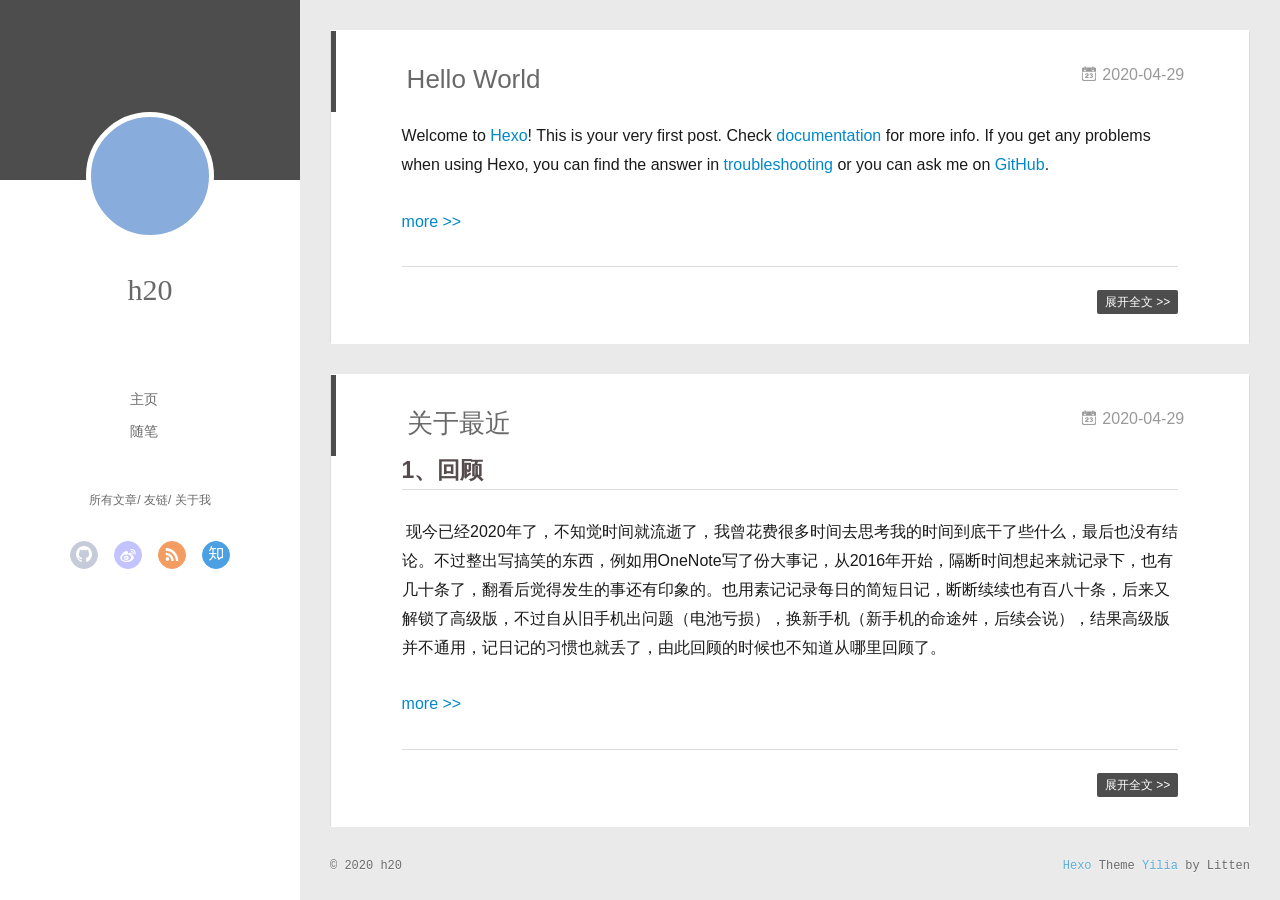
==== commit e367351f: "Site updated: 2020-04-29 20:33:43" ====
--- a/index.html
+++ b/index.html
@@ -159,13 +159,13 @@
         
   
     <h1 itemprop="name">
-      <a class="article-title" href="/2020/04/27/hello-world/">Hello World</a>
+      <a class="article-title" href="/2020/04/29/hello-world/">Hello World</a>
     </h1>
   
 
         
-        <a href="/2020/04/27/hello-world/" class="archive-article-date">
-  	<time datetime="2020-04-27T12:37:30.746Z" itemprop="datePublished"><i class="icon-calendar icon"></i>2020-04-27</time>
+        <a href="/2020/04/29/hello-world/" class="archive-article-date">
+  	<time datetime="2020-04-29T12:33:26.865Z" itemprop="datePublished"><i class="icon-calendar icon"></i>2020-04-29</time>
 </a>
         
       </header>
@@ -173,19 +173,9 @@
     <div class="article-entry" itemprop="articleBody">
       
         <p>Welcome to <a href="https://hexo.io/" target="_blank" rel="noopener">Hexo</a>! This is your very first post. Check <a href="https://hexo.io/docs/" target="_blank" rel="noopener">documentation</a> for more info. If you get any problems when using Hexo, you can find the answer in <a href="https://hexo.io/docs/troubleshooting.html" target="_blank" rel="noopener">troubleshooting</a> or you can ask me on <a href="https://github.com/hexojs/hexo/issues" target="_blank" rel="noopener">GitHub</a>.</p>
-<h2 id="Quick-Start"><a href="#Quick-Start" class="headerlink" title="Quick Start"></a>Quick Start</h2><h3 id="Create-a-new-post"><a href="#Create-a-new-post" class="headerlink" title="Create a new post"></a>Create a new post</h3><figure class="highlight bash"><table><tr><td class="gutter"><pre><span class="line">1</span><br></pre></td><td class="code"><pre><span class="line">$ hexo new <span class="string">"My New Post"</span></span><br></pre></td></tr></table></figure>
-
-<p>More info: <a href="https://hexo.io/docs/writing.html" target="_blank" rel="noopener">Writing</a></p>
-<h3 id="Run-server"><a href="#Run-server" class="headerlink" title="Run server"></a>Run server</h3><figure class="highlight bash"><table><tr><td class="gutter"><pre><span class="line">1</span><br></pre></td><td class="code"><pre><span class="line">$ hexo server</span><br></pre></td></tr></table></figure>
-
-<p>More info: <a href="https://hexo.io/docs/server.html" target="_blank" rel="noopener">Server</a></p>
-<h3 id="Generate-static-files"><a href="#Generate-static-files" class="headerlink" title="Generate static files"></a>Generate static files</h3><figure class="highlight bash"><table><tr><td class="gutter"><pre><span class="line">1</span><br></pre></td><td class="code"><pre><span class="line">$ hexo generate</span><br></pre></td></tr></table></figure>
-
-<p>More info: <a href="https://hexo.io/docs/generating.html" target="_blank" rel="noopener">Generating</a></p>
-<h3 id="Deploy-to-remote-sites"><a href="#Deploy-to-remote-sites" class="headerlink" title="Deploy to remote sites"></a>Deploy to remote sites</h3><figure class="highlight bash"><table><tr><td class="gutter"><pre><span class="line">1</span><br></pre></td><td class="code"><pre><span class="line">$ hexo deploy</span><br></pre></td></tr></table></figure>
-
-<p>More info: <a href="https://hexo.io/docs/one-command-deployment.html" target="_blank" rel="noopener">Deployment</a></p>
-
+        
+          <a class="article-more-a" href="/2020/04/29/hello-world/#more">more >></a>
+        
       
 
       
@@ -197,7 +187,72 @@
 
       
         <p class="article-more-link">
-          <a class="article-more-a" href="/2020/04/27/hello-world/">展开全文 >></a>
+          <a class="article-more-a" href="/2020/04/29/hello-world/">展开全文 >></a>
+        </p>
+      
+
+      
+      <div class="clearfix"></div>
+    </div>
+  </div>
+</article>
+
+<aside class="wrap-side-operation">
+    <div class="mod-side-operation">
+        
+        <div class="jump-container" id="js-jump-container" style="display:none;">
+            <a href="javascript:void(0)" class="mod-side-operation__jump-to-top">
+                <i class="icon-font icon-back"></i>
+            </a>
+            <div id="js-jump-plan-container" class="jump-plan-container" style="top: -11px;">
+                <i class="icon-font icon-plane jump-plane"></i>
+            </div>
+        </div>
+        
+        
+    </div>
+</aside>
+
+
+
+
+  
+    <article id="post-关于最近" class="article article-type-post  article-index" itemscope itemprop="blogPost">
+  <div class="article-inner">
+    
+      <header class="article-header">
+        
+  
+    <h1 itemprop="name">
+      <a class="article-title" href="/2020/04/29/%E5%85%B3%E4%BA%8E%E6%9C%80%E8%BF%91/">关于最近</a>
+    </h1>
+  
+
+        
+        <a href="/2020/04/29/%E5%85%B3%E4%BA%8E%E6%9C%80%E8%BF%91/" class="archive-article-date">
+  	<time datetime="2020-04-29T11:45:27.000Z" itemprop="datePublished"><i class="icon-calendar icon"></i>2020-04-29</time>
+</a>
+        
+      </header>
+    
+    <div class="article-entry" itemprop="articleBody">
+      
+        <h2 id="1、回顾"><a href="#1、回顾" class="headerlink" title="1、回顾"></a>1、回顾</h2><p>​    现今已经2020年了，不知觉时间就流逝了，我曾花费很多时间去思考我的时间到底干了些什么，最后也没有结论。不过整出写搞笑的东西，例如用OneNote写了份大事记，从2016年开始，隔断时间想起来就记录下，也有几十条了，翻看后觉得发生的事还有印象的。也用素记记录每日的简短日记，断断续续也有百八十条，后来又解锁了高级版，不过自从旧手机出问题（电池亏损），换新手机（新手机的命途舛，后续会说），结果高级版并不通用，记日记的习惯也就丢了，由此回顾的时候也不知道从哪里回顾了。</p>
+        
+          <a class="article-more-a" href="/2020/04/29/%E5%85%B3%E4%BA%8E%E6%9C%80%E8%BF%91/#more">more >></a>
+        
+      
+
+      
+    </div>
+    <div class="article-info article-info-index">
+      
+      
+      
+
+      
+        <p class="article-more-link">
+          <a class="article-more-a" href="/2020/04/29/%E5%85%B3%E4%BA%8E%E6%9C%80%E8%BF%91/">展开全文 >></a>
         </p>
       
 
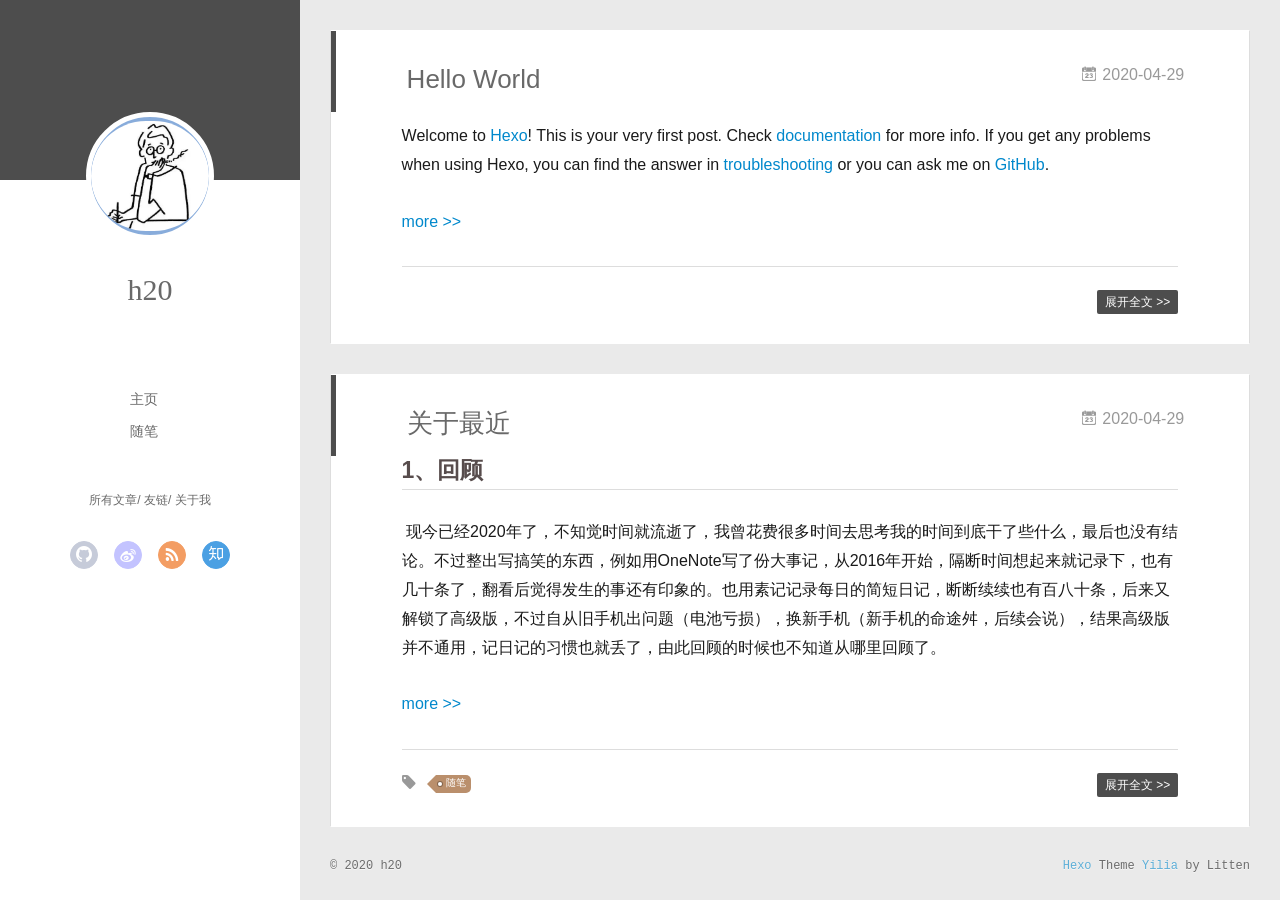
==== commit a16b70e3: "Site updated: 2020-04-29 20:54:31" ====
--- a/index.html
+++ b/index.html
@@ -12,7 +12,6 @@
 <meta property="og:title" content="sjyb">
 <meta property="og:url" content="https://sjyb.github.io/index.html">
 <meta property="og:site_name" content="sjyb">
-<meta property="og:locale" content="en_US">
 <meta property="article:author" content="h20">
 <meta name="twitter:card" content="summary">
   
@@ -43,7 +42,7 @@
 <div class="intrude-less">
 	<header id="header" class="inner">
 		<a href="/" class="profilepic">
-			<img src="" class="js-avatar">
+			<img src="/assets/main.png" class="js-avatar">
 		</a>
 		<hgroup>
 		  <h1 class="header-author"><a href="/">h20</a></h1>
@@ -101,7 +100,7 @@
 	<div class="intrude-less">
 		<header id="header" class="inner">
 			<div class="profilepic">
-				<img src="" class="js-avatar">
+				<img src="/assets/main.png" class="js-avatar">
 			</div>
 			<hgroup>
 			  <h1 class="header-author js-header-author">h20</h1>
@@ -248,6 +247,17 @@
     <div class="article-info article-info-index">
       
       
+	<div class="article-tag tagcloud">
+		<i class="icon-price-tags icon"></i>
+		<ul class="article-tag-list">
+			 
+        		<li class="article-tag-list-item">
+        			<a href="javascript:void(0)" class="js-tag article-tag-list-link color3">随笔</a>
+        		</li>
+      		
+		</ul>
+	</div>
+
       
 
       
@@ -374,6 +384,10 @@
             <input type="checkbox" q-on="click:toggleTag(e)" q-attr="checked:showTags">
           </label>
           <ul class="article-tag-list" q-show="showTags">
+             
+              <li class="article-tag-list-item">
+                <a href="javascript:void(0)" class="js-tag color3">随笔</a>
+              </li>
             
             <div class="clearfix"></div>
           </ul>
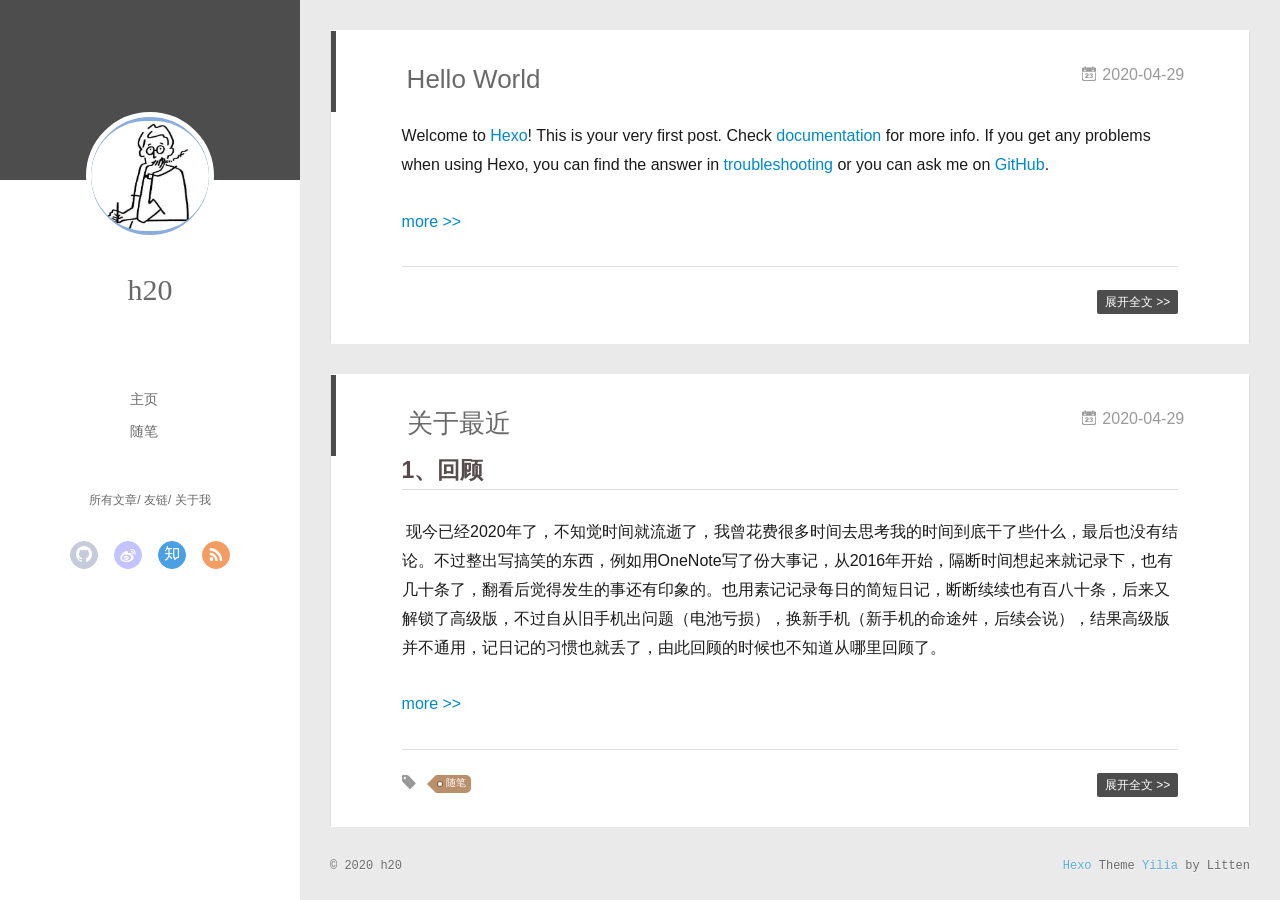
==== commit 1b59d50f: "Site updated: 2020-04-29 21:00:51" ====
--- a/index.html
+++ b/index.html
@@ -15,8 +15,6 @@
 <meta property="article:author" content="h20">
 <meta name="twitter:card" content="summary">
   
-    <link rel="alternative" href="/atom.xml" title="sjyb" type="application/atom+xml">
-  
   
     <link rel="icon" href="/favicon.png">
   
@@ -31,7 +29,8 @@
 
   
 
-<meta name="generator" content="Hexo 4.2.0"></head>
+<meta name="generator" content="Hexo 4.2.0"><link rel="alternate" href="/atom.xml" title="sjyb" type="application/atom+xml">
+</head>
 
 <body>
   <div id="container" q-class="show:isCtnShow">
@@ -80,9 +79,9 @@
 		        
 					<a class="weibo" target="_blank" href="#" title="weibo"><i class="icon-weibo"></i></a>
 		        
-					<a class="rss" target="_blank" href="#" title="rss"><i class="icon-rss"></i></a>
+					<a class="zhihu" target="_blank" href="#" title="zhihu"><i class="icon-zhihu"></i></a>
 		        
-					<a class="zhihu" target="_blank" href="#" title="zhihu"><i class="icon-zhihu"></i></a>
+					<a class="rss" target="_blank" href="/atom.xml" title="rss"><i class="icon-rss"></i></a>
 		        
 			</div>
 		</nav>
@@ -121,9 +120,9 @@
 			        
 						<a class="weibo" target="_blank" href="#" title="weibo"><i class="icon-weibo"></i></a>
 			        
-						<a class="rss" target="_blank" href="#" title="rss"><i class="icon-rss"></i></a>
+						<a class="zhihu" target="_blank" href="#" title="zhihu"><i class="icon-zhihu"></i></a>
 			        
-						<a class="zhihu" target="_blank" href="#" title="zhihu"><i class="icon-zhihu"></i></a>
+						<a class="rss" target="_blank" href="/atom.xml" title="rss"><i class="icon-rss"></i></a>
 			        
 				</div>
 			</nav>
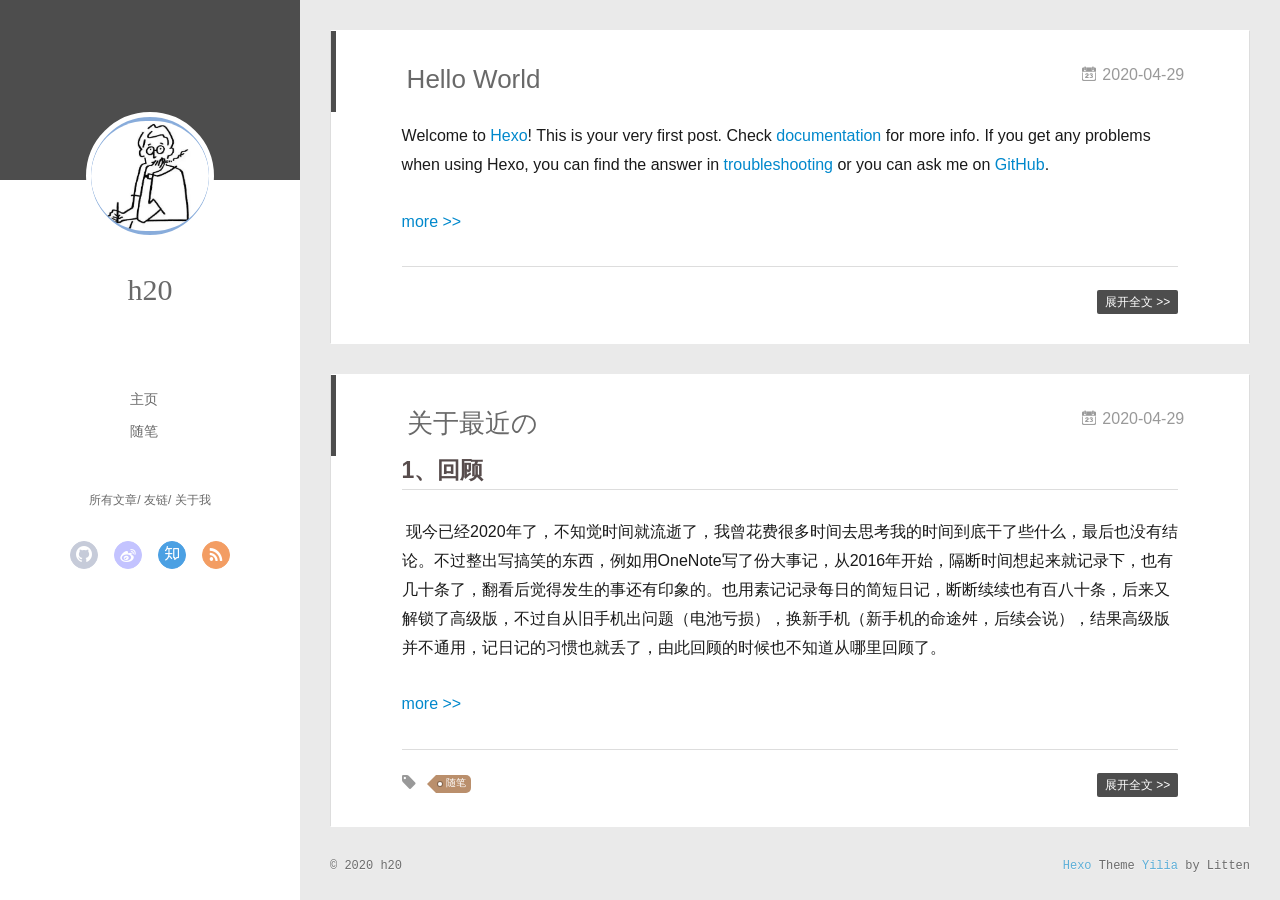
==== commit 0ca02384: "Site updated: 2020-04-29 21:06:04" ====
--- a/index.html
+++ b/index.html
@@ -222,7 +222,7 @@
         
   
     <h1 itemprop="name">
-      <a class="article-title" href="/2020/04/29/%E5%85%B3%E4%BA%8E%E6%9C%80%E8%BF%91/">关于最近</a>
+      <a class="article-title" href="/2020/04/29/%E5%85%B3%E4%BA%8E%E6%9C%80%E8%BF%91/">关于最近の</a>
     </h1>
   
 
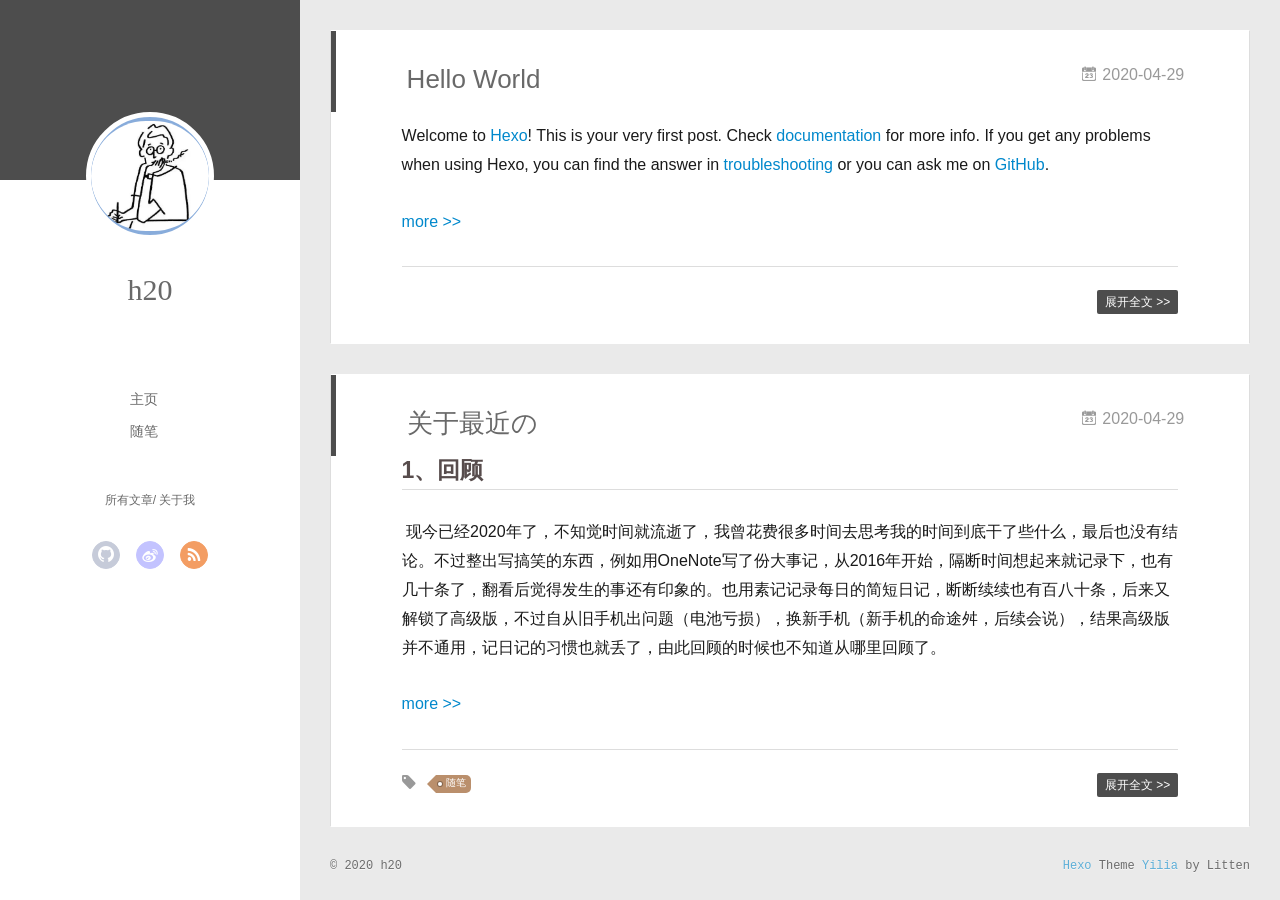
==== commit e628b450: "Site updated: 2020-04-29 21:18:58" ====
--- a/index.html
+++ b/index.html
@@ -64,8 +64,6 @@
     			
             
     			
-    			<a q-on="click: openSlider(e, 'friends')" href="javascript:void(0)">友链</a>
-    			
             
     			
     			<a q-on="click: openSlider(e, 'aboutme')" href="javascript:void(0)">关于我</a>
@@ -75,11 +73,9 @@
 		<nav class="header-nav">
 			<div class="social">
 				
-					<a class="github" target="_blank" href="#" title="github"><i class="icon-github"></i></a>
+					<a class="github" target="_blank" href="https://github.com/sjyb" title="github"><i class="icon-github"></i></a>
 		        
-					<a class="weibo" target="_blank" href="#" title="weibo"><i class="icon-weibo"></i></a>
-		        
-					<a class="zhihu" target="_blank" href="#" title="zhihu"><i class="icon-zhihu"></i></a>
+					<a class="weibo" target="_blank" href="https://weibo.com/u/2956728435" title="weibo"><i class="icon-weibo"></i></a>
 		        
 					<a class="rss" target="_blank" href="/atom.xml" title="rss"><i class="icon-rss"></i></a>
 		        
@@ -116,11 +112,9 @@
 			<nav class="header-nav">
 				<div class="social">
 					
-						<a class="github" target="_blank" href="#" title="github"><i class="icon-github"></i></a>
+						<a class="github" target="_blank" href="https://github.com/sjyb" title="github"><i class="icon-github"></i></a>
 			        
-						<a class="weibo" target="_blank" href="#" title="weibo"><i class="icon-weibo"></i></a>
-			        
-						<a class="zhihu" target="_blank" href="#" title="zhihu"><i class="icon-zhihu"></i></a>
+						<a class="weibo" target="_blank" href="https://weibo.com/u/2956728435" title="weibo"><i class="icon-weibo"></i></a>
 			        
 						<a class="rss" target="_blank" href="/atom.xml" title="rss"><i class="icon-rss"></i></a>
 			        
@@ -343,8 +337,6 @@
       
     
       
-      
-      
     
       
       
@@ -356,15 +348,13 @@
     
     
       
-      <li style="width: 33.333333333333336%" q-on="click: openSlider(e, 'innerArchive')"><a href="javascript:void(0)" q-class="active:innerArchive">所有文章</a></li>
-      
-        
-      
-      <li style="width: 33.333333333333336%" q-on="click: openSlider(e, 'friends')"><a href="javascript:void(0)" q-class="active:friends">友链</a></li>
-      
-        
-      
-      <li style="width: 33.333333333333336%" q-on="click: openSlider(e, 'aboutme')"><a href="javascript:void(0)" q-class="active:aboutme">关于我</a></li>
+      <li style="width: 50%" q-on="click: openSlider(e, 'innerArchive')"><a href="javascript:void(0)" q-class="active:innerArchive">所有文章</a></li>
+      
+        
+      
+        
+      
+      <li style="width: 50%" q-on="click: openSlider(e, 'aboutme')"><a href="javascript:void(0)" q-class="active:aboutme">关于我</a></li>
       
         
     </ul>
@@ -432,43 +422,11 @@
     
 
     
-    	<section class="tools-section tools-section-friends" q-show="friends">
-  		
-        <ul class="search-ul">
-          
-            <li class="search-li">
-              <a href="http://localhost:4000/" target="_blank" class="search-title"><i class="icon-quo-left icon"></i>友情链接1</a>
-            </li>
-          
-            <li class="search-li">
-              <a href="http://localhost:4000/" target="_blank" class="search-title"><i class="icon-quo-left icon"></i>友情链接2</a>
-            </li>
-          
-            <li class="search-li">
-              <a href="http://localhost:4000/" target="_blank" class="search-title"><i class="icon-quo-left icon"></i>友情链接3</a>
-            </li>
-          
-            <li class="search-li">
-              <a href="http://localhost:4000/" target="_blank" class="search-title"><i class="icon-quo-left icon"></i>友情链接4</a>
-            </li>
-          
-            <li class="search-li">
-              <a href="http://localhost:4000/" target="_blank" class="search-title"><i class="icon-quo-left icon"></i>友情链接5</a>
-            </li>
-          
-            <li class="search-li">
-              <a href="http://localhost:4000/" target="_blank" class="search-title"><i class="icon-quo-left icon"></i>友情链接6</a>
-            </li>
-          
-        </ul>
-  		
-    	</section>
-    
 
     
     	<section class="tools-section tools-section-me" q-show="aboutme">
   	  	
-  	  		<div class="aboutme-wrap" id="js-aboutme">很惭愧&lt;br&gt;&lt;br&gt;只做了一点微小的工作&lt;br&gt;谢谢大家</div>
+  	  		<div class="aboutme-wrap" id="js-aboutme">深自缄默，如云漂泊</div>
   	  	
     	</section>
     
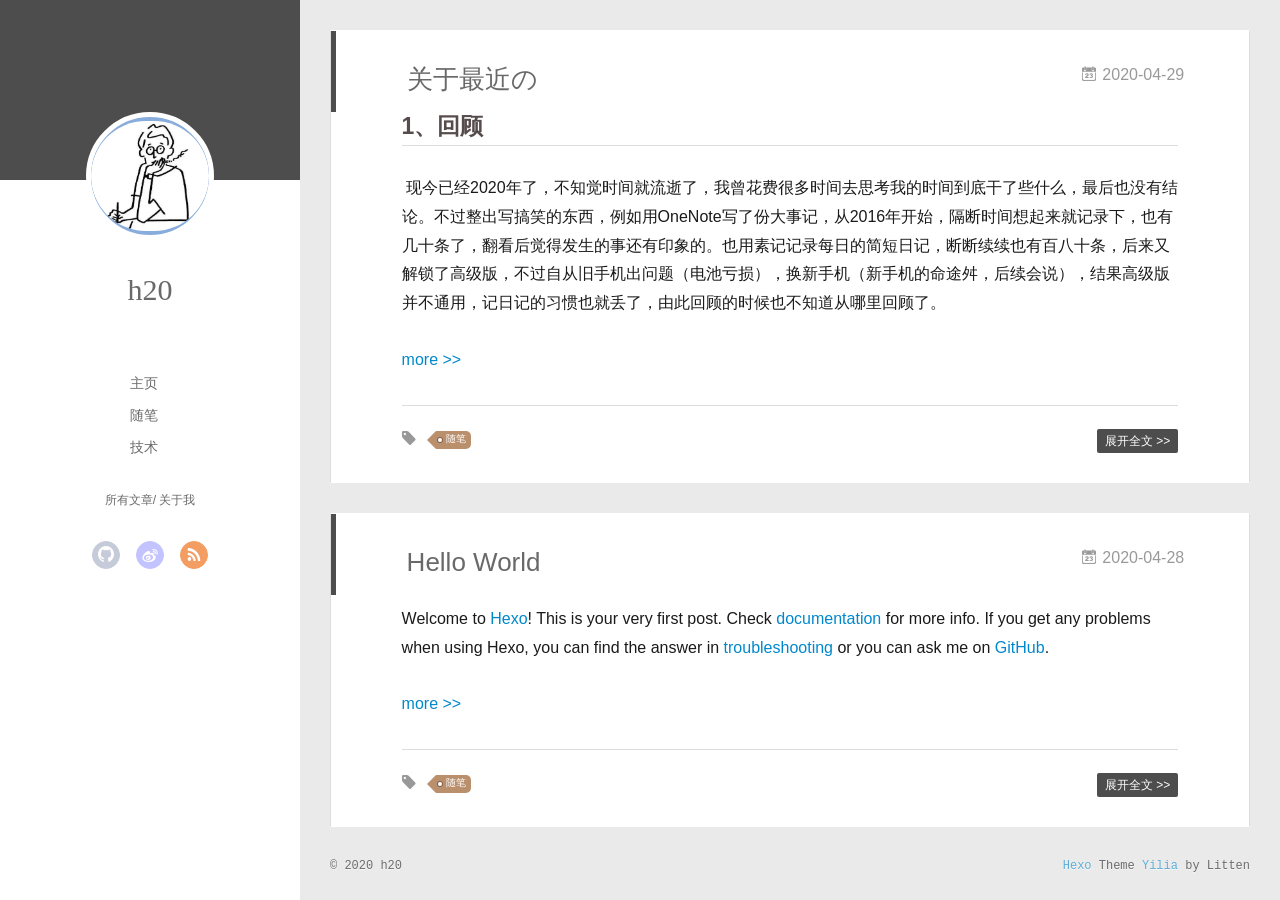
==== commit ce4d479a: "Site updated: 2020-04-29 21:31:43" ====
--- a/index.html
+++ b/index.html
@@ -54,6 +54,8 @@
 				<li><a href="/">主页</a></li>
 	        
 				<li><a href="/tags/%E9%9A%8F%E7%AC%94/">随笔</a></li>
+	        
+				<li><a href="/tags/%E6%8A%80%E6%9C%AF/">技术</a></li>
 	        
 			</ul>
 		</nav>
@@ -107,6 +109,8 @@
 			
 				
 			
+				
+			
 			
 			
 			<nav class="header-nav">
@@ -122,12 +126,14 @@
 			</nav>
 
 			<nav class="header-menu js-header-menu">
-				<ul style="width: 50%">
+				<ul style="width: 70%">
 				
 				
-					<li style="width: 50%"><a href="/">主页</a></li>
+					<li style="width: 33.333333333333336%"><a href="/">主页</a></li>
 		        
-					<li style="width: 50%"><a href="/tags/%E9%9A%8F%E7%AC%94/">随笔</a></li>
+					<li style="width: 33.333333333333336%"><a href="/tags/%E9%9A%8F%E7%AC%94/">随笔</a></li>
+		        
+					<li style="width: 33.333333333333336%"><a href="/tags/%E6%8A%80%E6%9C%AF/">技术</a></li>
 		        
 				</ul>
 			</nav>
@@ -143,71 +149,6 @@
           </div>
           <div id="js-content" class="content-ll">
             
-  
-    <article id="post-hello-world" class="article article-type-post  article-index" itemscope itemprop="blogPost">
-  <div class="article-inner">
-    
-      <header class="article-header">
-        
-  
-    <h1 itemprop="name">
-      <a class="article-title" href="/2020/04/29/hello-world/">Hello World</a>
-    </h1>
-  
-
-        
-        <a href="/2020/04/29/hello-world/" class="archive-article-date">
-  	<time datetime="2020-04-29T12:33:26.865Z" itemprop="datePublished"><i class="icon-calendar icon"></i>2020-04-29</time>
-</a>
-        
-      </header>
-    
-    <div class="article-entry" itemprop="articleBody">
-      
-        <p>Welcome to <a href="https://hexo.io/" target="_blank" rel="noopener">Hexo</a>! This is your very first post. Check <a href="https://hexo.io/docs/" target="_blank" rel="noopener">documentation</a> for more info. If you get any problems when using Hexo, you can find the answer in <a href="https://hexo.io/docs/troubleshooting.html" target="_blank" rel="noopener">troubleshooting</a> or you can ask me on <a href="https://github.com/hexojs/hexo/issues" target="_blank" rel="noopener">GitHub</a>.</p>
-        
-          <a class="article-more-a" href="/2020/04/29/hello-world/#more">more >></a>
-        
-      
-
-      
-    </div>
-    <div class="article-info article-info-index">
-      
-      
-      
-
-      
-        <p class="article-more-link">
-          <a class="article-more-a" href="/2020/04/29/hello-world/">展开全文 >></a>
-        </p>
-      
-
-      
-      <div class="clearfix"></div>
-    </div>
-  </div>
-</article>
-
-<aside class="wrap-side-operation">
-    <div class="mod-side-operation">
-        
-        <div class="jump-container" id="js-jump-container" style="display:none;">
-            <a href="javascript:void(0)" class="mod-side-operation__jump-to-top">
-                <i class="icon-font icon-back"></i>
-            </a>
-            <div id="js-jump-plan-container" class="jump-plan-container" style="top: -11px;">
-                <i class="icon-font icon-plane jump-plane"></i>
-            </div>
-        </div>
-        
-        
-    </div>
-</aside>
-
-
-
-
   
     <article id="post-关于最近" class="article article-type-post  article-index" itemscope itemprop="blogPost">
   <div class="article-inner">
@@ -256,6 +197,82 @@
       
         <p class="article-more-link">
           <a class="article-more-a" href="/2020/04/29/%E5%85%B3%E4%BA%8E%E6%9C%80%E8%BF%91/">展开全文 >></a>
+        </p>
+      
+
+      
+      <div class="clearfix"></div>
+    </div>
+  </div>
+</article>
+
+<aside class="wrap-side-operation">
+    <div class="mod-side-operation">
+        
+        <div class="jump-container" id="js-jump-container" style="display:none;">
+            <a href="javascript:void(0)" class="mod-side-operation__jump-to-top">
+                <i class="icon-font icon-back"></i>
+            </a>
+            <div id="js-jump-plan-container" class="jump-plan-container" style="top: -11px;">
+                <i class="icon-font icon-plane jump-plane"></i>
+            </div>
+        </div>
+        
+        
+    </div>
+</aside>
+
+
+
+
+  
+    <article id="post-hello-world" class="article article-type-post  article-index" itemscope itemprop="blogPost">
+  <div class="article-inner">
+    
+      <header class="article-header">
+        
+  
+    <h1 itemprop="name">
+      <a class="article-title" href="/2020/04/28/hello-world/">Hello World</a>
+    </h1>
+  
+
+        
+        <a href="/2020/04/28/hello-world/" class="archive-article-date">
+  	<time datetime="2020-04-28T11:45:27.000Z" itemprop="datePublished"><i class="icon-calendar icon"></i>2020-04-28</time>
+</a>
+        
+      </header>
+    
+    <div class="article-entry" itemprop="articleBody">
+      
+        <p>Welcome to <a href="https://hexo.io/" target="_blank" rel="noopener">Hexo</a>! This is your very first post. Check <a href="https://hexo.io/docs/" target="_blank" rel="noopener">documentation</a> for more info. If you get any problems when using Hexo, you can find the answer in <a href="https://hexo.io/docs/troubleshooting.html" target="_blank" rel="noopener">troubleshooting</a> or you can ask me on <a href="https://github.com/hexojs/hexo/issues" target="_blank" rel="noopener">GitHub</a>.</p>
+        
+          <a class="article-more-a" href="/2020/04/28/hello-world/#more">more >></a>
+        
+      
+
+      
+    </div>
+    <div class="article-info article-info-index">
+      
+      
+	<div class="article-tag tagcloud">
+		<i class="icon-price-tags icon"></i>
+		<ul class="article-tag-list">
+			 
+        		<li class="article-tag-list-item">
+        			<a href="javascript:void(0)" class="js-tag article-tag-list-link color3">随笔</a>
+        		</li>
+      		
+		</ul>
+	</div>
+
+      
+
+      
+        <p class="article-more-link">
+          <a class="article-more-a" href="/2020/04/28/hello-world/">展开全文 >></a>
         </p>
       
 
